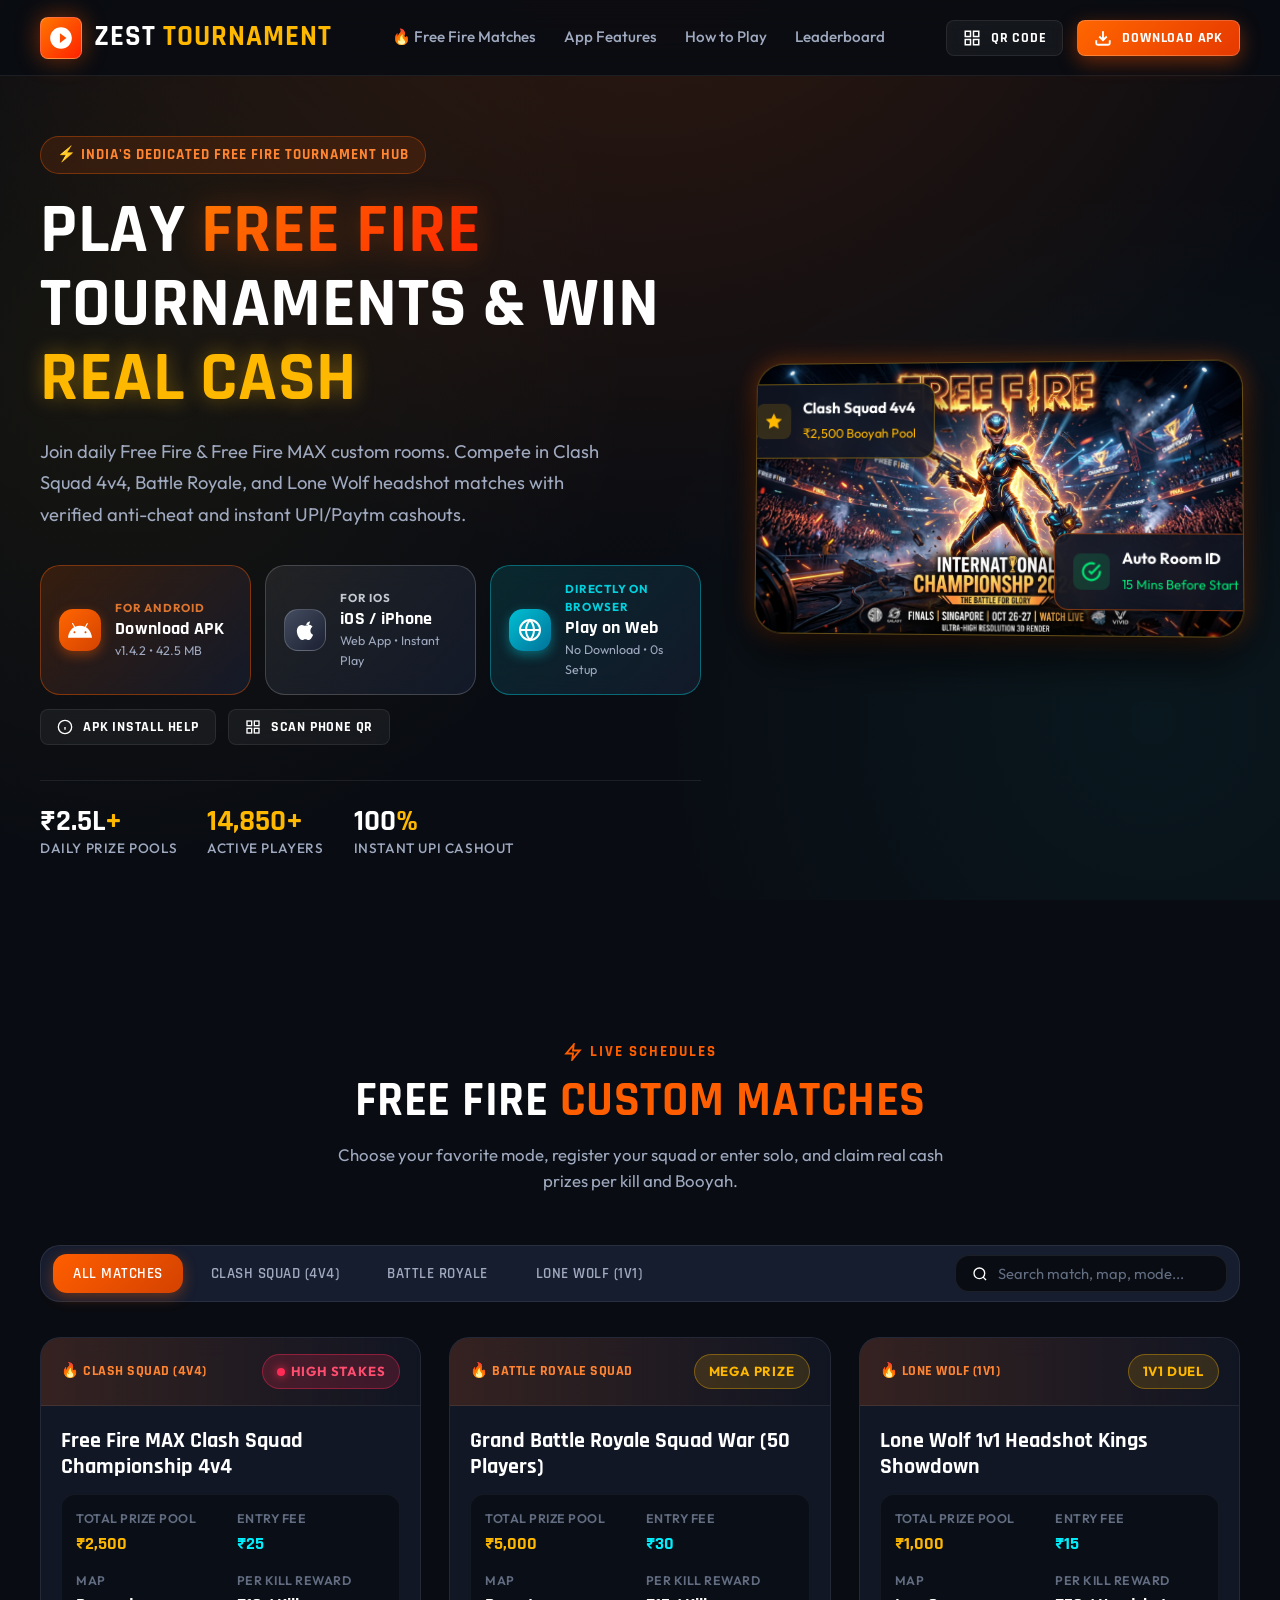
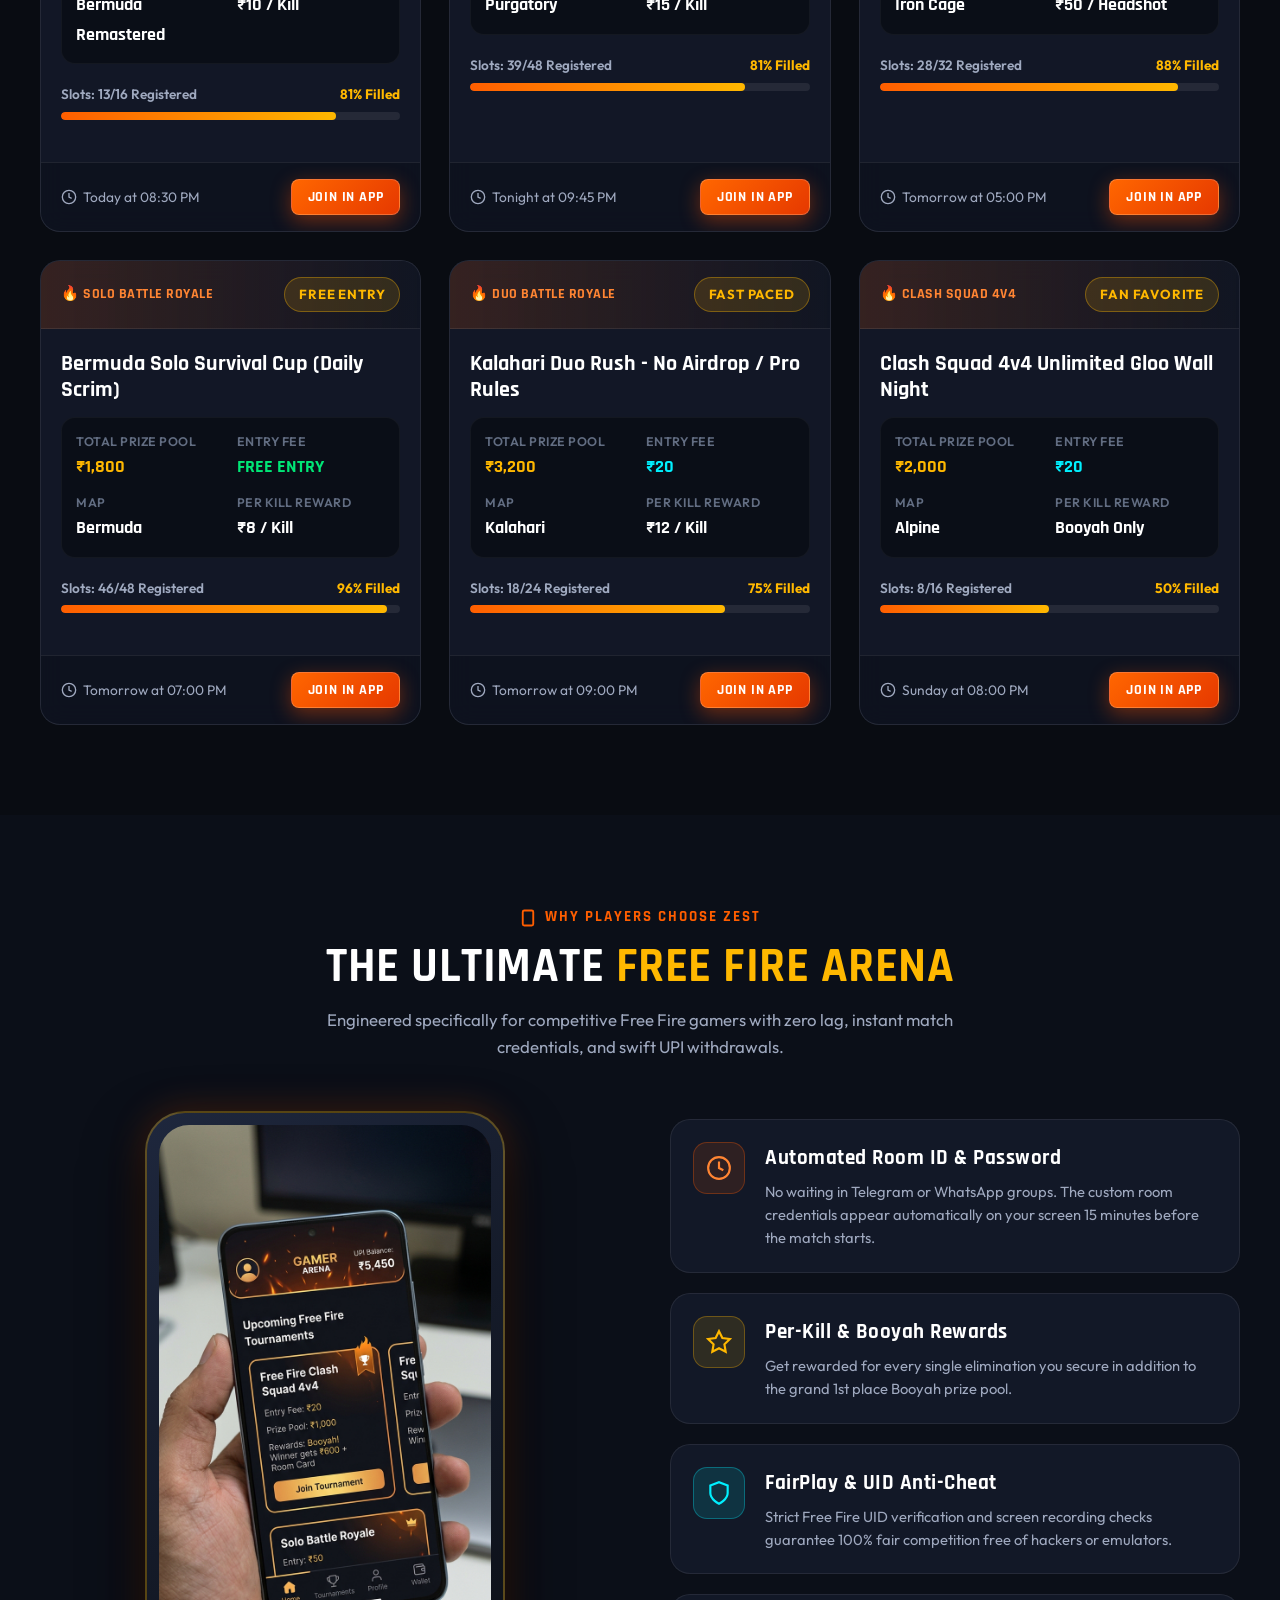
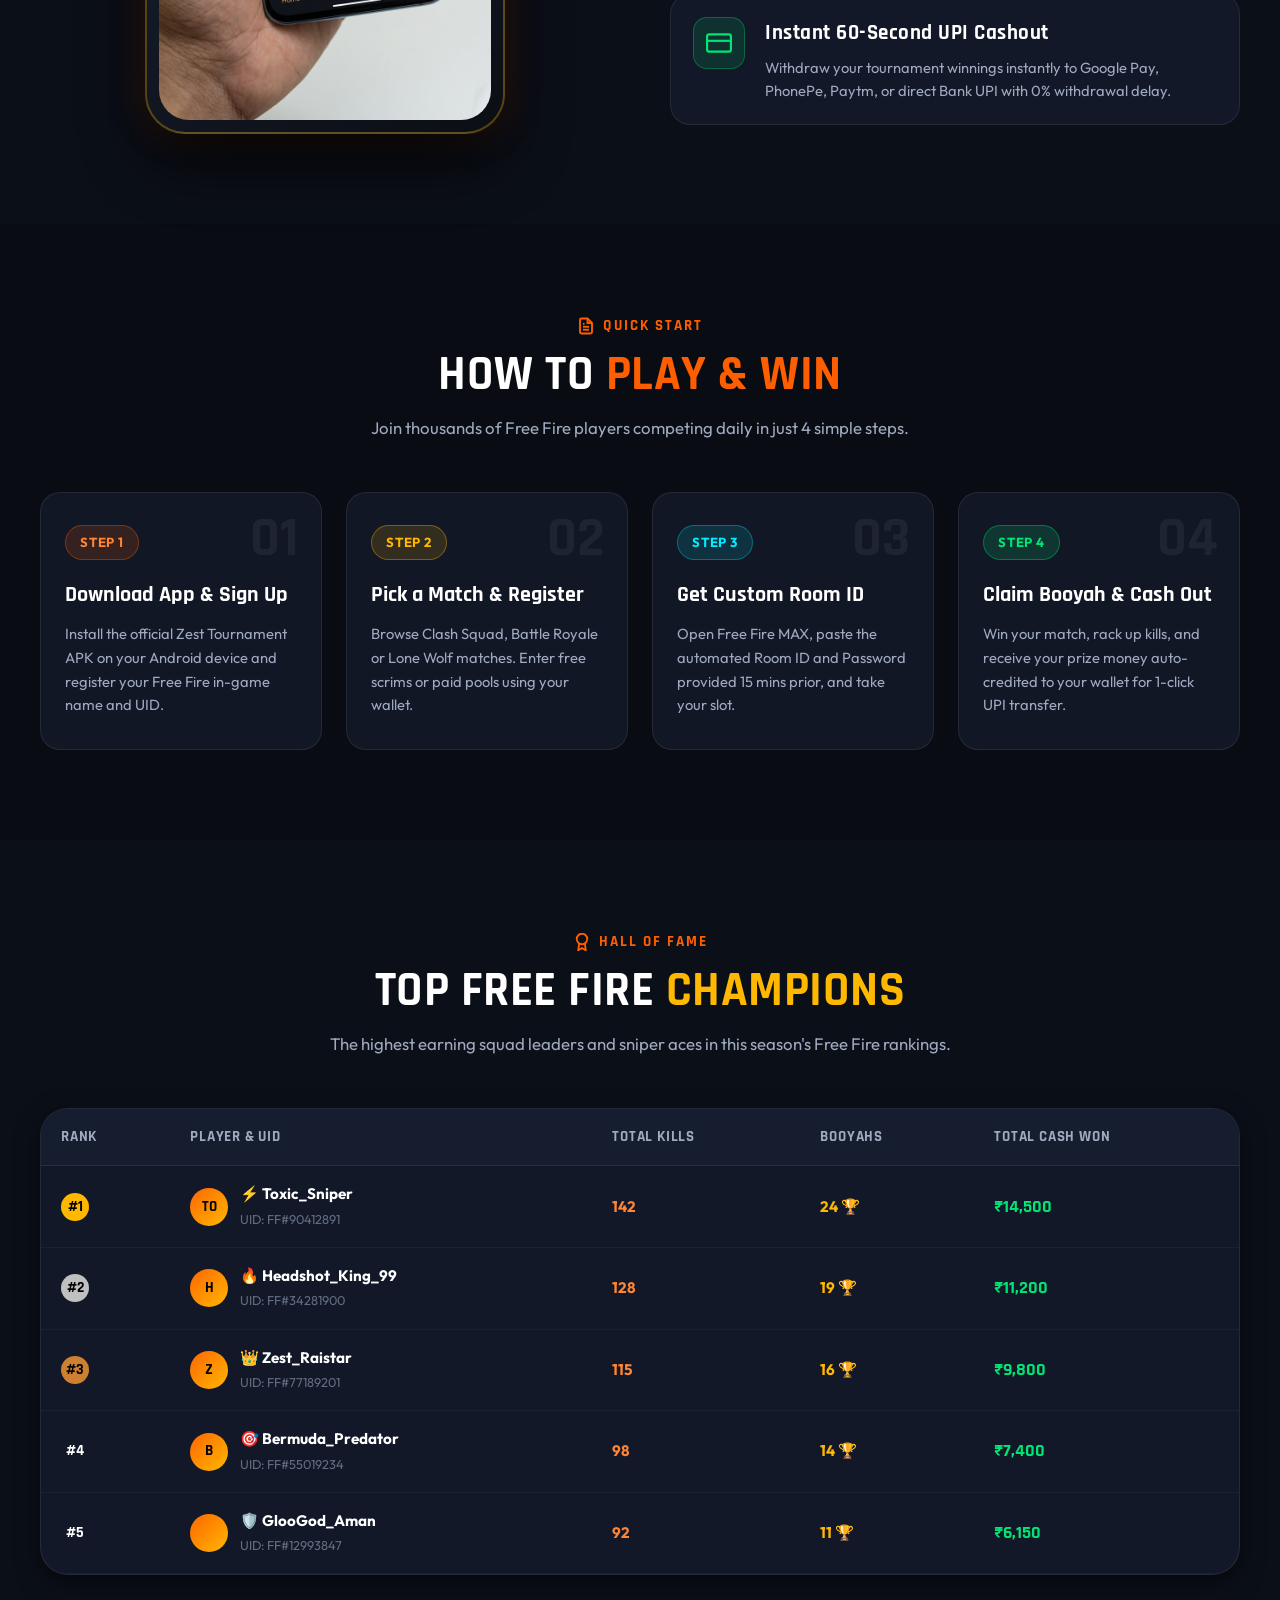
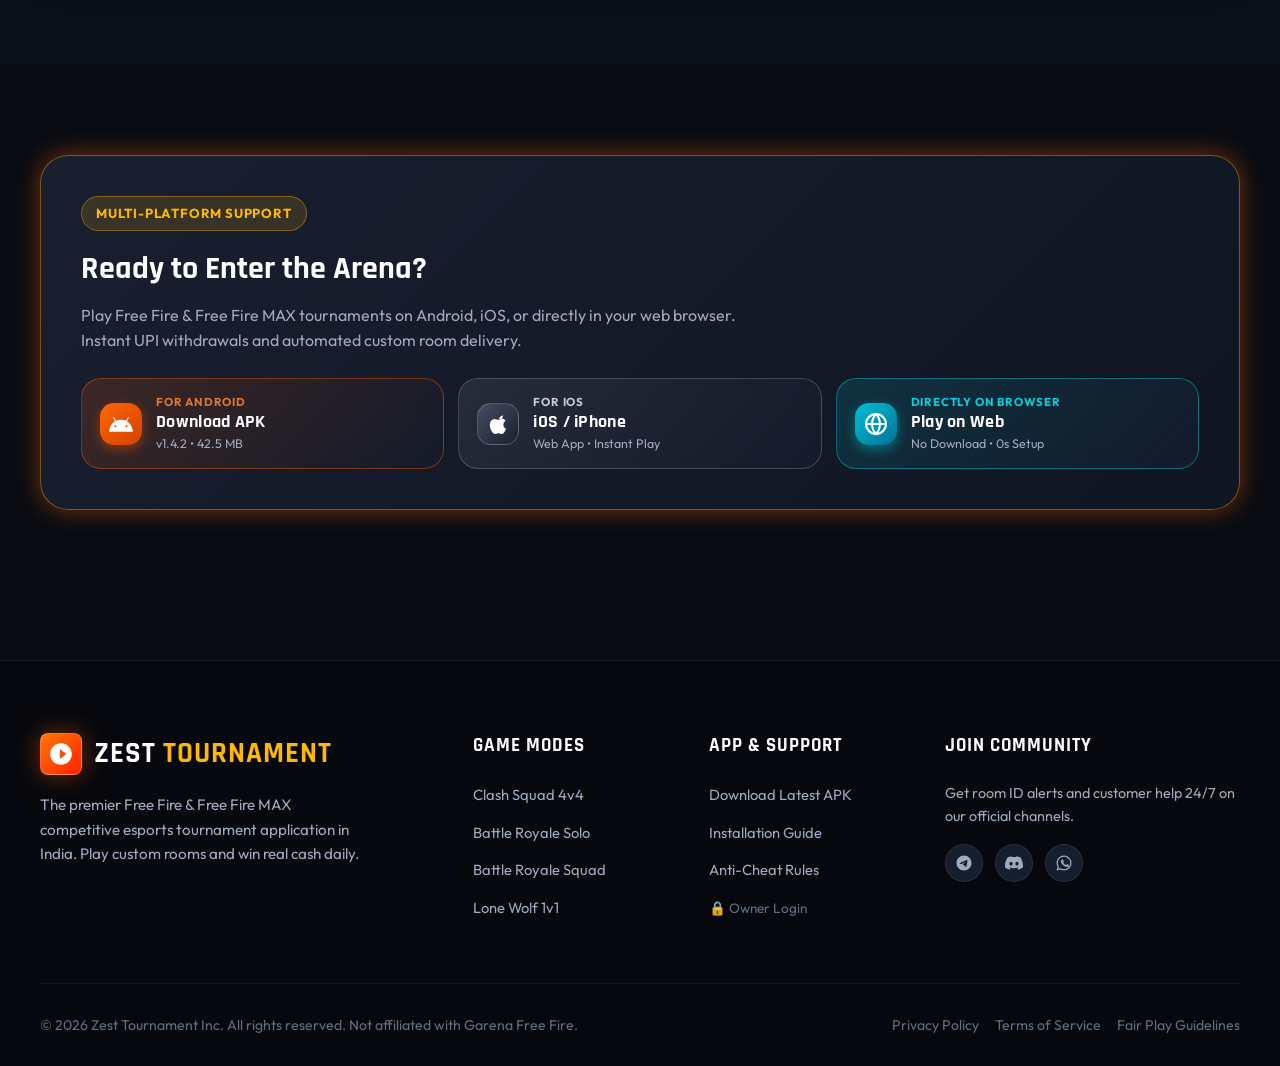
==== index.html @ 48ca3be9 "Initial commit: Zest Tournament Free Fire Esports Website & Multi-Platform App Distribution Portal" ====
<!DOCTYPE html>
<html lang="en">
<head>
  <meta charset="UTF-8" />
  <meta name="viewport" content="width=device-width, initial-scale=1.0" />
  <title>Zest Tournament | India's #1 Free Fire Esports & Tournament Platform</title>
  <meta name="description" content="Download Zest Tournament App to play Free Fire MAX tournaments, Clash Squad 4v4, Battle Royale, and Lone Wolf matches. Win daily cash prizes with instant UPI withdrawals." />
  <meta name="keywords" content="Free Fire tournament app, Free Fire MAX esports, Zest Tournament APK download, Clash Squad 4v4 custom room, Free Fire win cash, Bermuda tournament" />

  <!-- OpenGraph / Social Meta -->
  <meta property="og:type" content="website" />
  <meta property="og:title" content="Zest Tournament - Free Fire Esports & Cash Tournaments" />
  <meta property="og:description" content="Play daily Free Fire tournaments, custom rooms, and scrims. Get instant room ID & auto UPI withdrawals." />
  <meta property="og:image" content="assets/images/hero-banner.jpg" />

  <!-- Stylesheets -->
  <link rel="stylesheet" href="styles/main.css" />
  <link rel="stylesheet" href="styles/components.css" />
  <link rel="stylesheet" href="styles/responsive.css" />
  <link rel="icon" type="image/svg+xml" href="data:image/svg+xml,<svg xmlns='http://www.w3.org/2000/svg' viewBox='0 0 24 24' fill='%23FF5E00'><path d='M12 2L2 7l10 5 10-5-10-5zM2 17l10 5 10-5M2 12l10 5 10-5'/></svg>" />
</head>
<body>

  <!-- Navigation Header (Clean Public Facing) -->
  <header class="site-header">
    <div class="container header-container">
      <a href="index.html" class="logo-brand">
        <div class="logo-icon">
          <svg viewBox="0 0 24 24">
            <path d="M12 2C6.48 2 2 6.48 2 12s4.48 10 10 10 10-4.48 10-10S17.52 2 12 2zm-1 14.5v-9l6 4.5-6 4.5z"/>
          </svg>
        </div>
        <div class="logo-text">ZEST <span>TOURNAMENT</span></div>
      </a>

      <nav class="nav-links">
        <a href="#tournaments" class="nav-link">🔥 Free Fire Matches</a>
        <a href="#features" class="nav-link">App Features</a>
        <a href="#how-to-play" class="nav-link">How to Play</a>
        <a href="#leaderboard" class="nav-link">Leaderboard</a>
      </nav>

      <div class="header-actions">
        <button class="btn btn-secondary btn-sm" onclick="AppUI.openQRModal()" title="Scan QR Code to Download">
          <svg width="18" height="18" viewBox="0 0 24 24" fill="none" stroke="currentColor" stroke-width="2"><rect x="3" y="3" width="7" height="7"></rect><rect x="14" y="3" width="7" height="7"></rect><rect x="14" y="14" width="7" height="7"></rect><rect x="3" y="14" width="7" height="7"></rect></svg>
          QR Code
        </button>

        <button class="btn btn-primary btn-sm dynamic-app-download">
          <svg width="18" height="18" viewBox="0 0 24 24" fill="none" stroke="currentColor" stroke-width="2.5"><path d="M21 15v4a2 2 0 0 1-2 2H5a2 2 0 0 1-2-2v-4"></path><polyline points="7 10 12 15 17 10"></polyline><line x1="12" y1="15" x2="12" y2="3"></line></svg>
          Download APK
        </button>

        <button class="mobile-toggle" aria-label="Toggle Menu">
          <svg width="22" height="22" viewBox="0 0 24 24" fill="none" stroke="currentColor" stroke-width="2"><line x1="3" y1="12" x2="21" y2="12"></line><line x1="3" y1="6" x2="21" y2="6"></line><line x1="3" y1="18" x2="21" y2="18"></line></svg>
        </button>
      </div>
    </div>
  </header>

  <!-- Hero Section -->
  <section class="hero-section">
    <div class="container hero-grid">
      <div class="hero-content">
        <div class="hero-tag">
          <span>⚡ INDIA'S DEDICATED FREE FIRE TOURNAMENT HUB</span>
        </div>

        <h1 class="hero-title">
          PLAY <span class="highlight-fire">FREE FIRE</span> TOURNAMENTS & WIN <span class="highlight-gold">REAL CASH</span>
        </h1>

        <p class="hero-description">
          Join daily Free Fire & Free Fire MAX custom rooms. Compete in Clash Squad 4v4, Battle Royale, and Lone Wolf headshot matches with verified anti-cheat and instant UPI/Paytm cashouts.
        </p>

        <!-- 3 Platform Download System -->
        <div class="platform-cta-container">
          <div class="platform-cta-grid">
            <!-- 1. Android Button -->
            <div class="platform-btn btn-android dynamic-app-download">
              <div class="platform-icon">
                <svg width="24" height="24" viewBox="0 0 24 24" fill="currentColor">
                  <path d="M17.523 15.3414c-.5511 0-.9993-.4486-.9993-.9997s.4482-.9993.9993-.9993c.551 0 .9993.4482.9993.9993.0001.5511-.4483.9997-.9993.9997m-11.046 0c-.5511 0-.9993-.4486-.9993-.9997s.4482-.9993.9993-.9993c.5511 0 .9993.4482.9993.9993 0 .5511-.4482.9997-.9993.9997m11.4045-6.02l1.996-3.4572c.1556-.2696.0632-.6138-.2064-.7694-.2691-.1556-.6133-.0632-.7689.2064l-2.0261 3.5097C15.2536 8.1633 13.6824 7.79 12 7.79c-1.6824 0-3.2536.3733-4.8761 1.0209L5.0978 5.3012c-.1556-.2696-.4998-.362-.7689-.2064-.2696.1556-.362.4998-.2064.7694l1.996 3.4572C2.6865 11.2336.3688 15.178.01 19.82h23.98c-.3588-4.642-2.6765-8.5864-6.1095-10.4986"/>
                </svg>
              </div>
              <div class="platform-details">
                <span class="platform-label">For Android</span>
                <span class="platform-title">Download APK</span>
                <span class="platform-sub"><span class="app-version-val">v1.4.2</span> &bull; <span class="app-size-val">42.5 MB</span></span>
              </div>
            </div>

            <!-- 2. iOS Button -->
            <div class="platform-btn btn-ios" onclick="AppUI.openIOSModal()">
              <div class="platform-icon">
                <svg width="24" height="24" viewBox="0 0 24 24" fill="currentColor">
                  <path d="M18.71 19.5c-.83 1.24-1.71 2.45-3.05 2.47-1.34.03-1.77-.79-3.29-.79-1.53 0-2 .77-3.27.82-1.31.05-2.3-1.32-3.14-2.53C4.25 17 2.94 12.45 4.7 9.39c.87-1.52 2.43-2.48 4.12-2.51 1.28-.02 2.5.87 3.29.87.78 0 2.26-1.07 3.81-.91.65.03 2.47.26 3.64 1.98-.09.06-2.17 1.28-2.15 3.81.03 3.02 2.65 4.03 2.68 4.04-.03.07-.42 1.44-1.38 2.83M15.97 6.37c.62-.75 1.04-1.8 0.92-2.85-.9.04-2 .6-2.65 1.35-.58.66-1.09 1.73-.95 2.76 1.01.08 2.05-.51 2.68-1.26z"/>
                </svg>
              </div>
              <div class="platform-details">
                <span class="platform-label">For iOS</span>
                <span class="platform-title">iOS / iPhone</span>
                <span class="platform-sub">Web App &bull; Instant Play</span>
              </div>
            </div>

            <!-- 3. Directly on Browser Button -->
            <div class="platform-btn btn-browser" onclick="AppUI.openBrowserPlayModal()">
              <div class="platform-icon">
                <svg width="24" height="24" viewBox="0 0 24 24" fill="none" stroke="currentColor" stroke-width="2">
                  <circle cx="12" cy="12" r="10"></circle>
                  <line x1="2" y1="12" x2="22" y2="12"></line>
                  <path d="M12 2a15.3 15.3 0 0 1 4 10 15.3 15.3 0 0 1-4 10 15.3 15.3 0 0 1-4-10 15.3 15.3 0 0 1 4-10z"></path>
                </svg>
              </div>
              <div class="platform-details">
                <span class="platform-label">Directly on Browser</span>
                <span class="platform-title">Play on Web</span>
                <span class="platform-sub">No Download &bull; 0s Setup</span>
              </div>
            </div>
          </div>

          <div class="platform-secondary-actions">
            <button class="btn btn-secondary btn-sm" onclick="AppUI.openInstallGuideModal()">
              <svg width="16" height="16" viewBox="0 0 24 24" fill="none" stroke="currentColor" stroke-width="2"><circle cx="12" cy="12" r="10"></circle><line x1="12" y1="16" x2="12" y2="12"></line><line x1="12" y1="8" x2="12.01" y2="8"></line></svg>
              APK Install Help
            </button>
            <button class="btn btn-secondary btn-sm" onclick="AppUI.openQRModal()">
              <svg width="16" height="16" viewBox="0 0 24 24" fill="none" stroke="currentColor" stroke-width="2"><rect x="3" y="3" width="7" height="7"></rect><rect x="14" y="3" width="7" height="7"></rect><rect x="14" y="14" width="7" height="7"></rect><rect x="3" y="14" width="7" height="7"></rect></svg>
              Scan Phone QR
            </button>
          </div>
        </div>

        <div class="hero-stats-strip">
          <div class="stat-item">
            <div class="stat-value">₹2.5L<span>+</span></div>
            <div class="stat-label">Daily Prize Pools</div>
          </div>
          <div class="stat-item">
            <div class="stat-value"><span class="app-downloads-val">15,000+</span></div>
            <div class="stat-label">Active Players</div>
          </div>
          <div class="stat-item">
            <div class="stat-value">100<span>%</span></div>
            <div class="stat-label">Instant UPI Cashout</div>
          </div>
        </div>
      </div>

      <div class="hero-media-wrapper">
        <div class="hero-banner-card">
          <img src="assets/images/hero-banner.jpg" alt="Free Fire Championship Arena" class="hero-banner-img" />
          
          <div class="floating-badge badge-top-left">
            <div class="badge-icon-wrap">
              <svg width="20" height="20" viewBox="0 0 24 24" fill="currentColor"><polygon points="12 2 15.09 8.26 22 9.27 17 14.14 18.18 21.02 12 17.77 5.82 21.02 7 14.14 2 9.27 8.91 8.26 12 2"></polygon></svg>
            </div>
            <div>
              <strong style="display: block; font-size: 0.95rem;">Clash Squad 4v4</strong>
              <span style="font-size: 0.8rem; color: var(--color-secondary);">₹2,500 Booyah Pool</span>
            </div>
          </div>

          <div class="floating-badge badge-bottom-right">
            <div class="badge-icon-wrap" style="background: rgba(0, 230, 118, 0.15); color: var(--color-accent-green);">
              <svg width="20" height="20" viewBox="0 0 24 24" fill="none" stroke="currentColor" stroke-width="2.5"><path d="M22 11.08V12a10 10 0 1 1-5.93-9.14"></path><polyline points="22 4 12 14.01 9 11.01"></polyline></svg>
            </div>
            <div>
              <strong style="display: block; font-size: 0.95rem;">Auto Room ID</strong>
              <span style="font-size: 0.8rem; color: var(--color-accent-green);">15 Mins Before Start</span>
            </div>
          </div>
        </div>
      </div>
    </div>
  </section>

  <!-- Free Fire Tournament Matches Browser Section -->
  <section class="section" id="tournaments">
    <div class="container">
      <div class="section-head text-center">
        <div class="section-tag">
          <svg width="18" height="18" viewBox="0 0 24 24" fill="none" stroke="currentColor" stroke-width="2.5"><polygon points="13 2 3 14 12 14 11 22 21 10 12 10 13 2"></polygon></svg>
          Live Schedules
        </div>
        <h2 class="section-title">FREE FIRE <span class="text-fire">CUSTOM MATCHES</span></h2>
        <p class="section-subtitle">Choose your favorite mode, register your squad or enter solo, and claim real cash prizes per kill and Booyah.</p>
      </div>

      <!-- Filter Tabs & Search Bar -->
      <div class="tournament-filter-bar">
        <div class="filter-tabs">
          <button class="filter-tab-btn active" data-cat="all">All Matches</button>
          <button class="filter-tab-btn" data-cat="clash-squad">Clash Squad (4v4)</button>
          <button class="filter-tab-btn" data-cat="battle-royale">Battle Royale</button>
          <button class="filter-tab-btn" data-cat="lone-wolf">Lone Wolf (1v1)</button>
        </div>

        <div class="tournament-search-box">
          <svg width="18" height="18" viewBox="0 0 24 24" fill="none" stroke="currentColor" stroke-width="2"><circle cx="11" cy="11" r="8"></circle><line x1="21" y1="21" x2="16.65" y2="16.65"></line></svg>
          <input type="text" id="match-search-input" placeholder="Search match, map, mode..." />
        </div>
      </div>

      <!-- Grid of Free Fire Matches -->
      <div class="tournaments-grid" id="tournaments-grid">
        <!-- Rendered dynamically by js/tournaments.js -->
      </div>
    </div>
  </section>

  <!-- App Features & Live Smartphone Showcase -->
  <section class="section features-section" id="features" style="background: rgba(16, 21, 34, 0.4);">
    <div class="container">
      <div class="section-head text-center">
        <div class="section-tag">
          <svg width="18" height="18" viewBox="0 0 24 24" fill="none" stroke="currentColor" stroke-width="2.5"><rect x="5" y="2" width="14" height="20" rx="2" ry="2"></rect><line x1="12" y1="18" x2="12.01" y2="18"></line></svg>
          Why Players Choose Zest
        </div>
        <h2 class="section-title">THE ULTIMATE <span class="text-gold">FREE FIRE ARENA</span></h2>
        <p class="section-subtitle">Engineered specifically for competitive Free Fire gamers with zero lag, instant match credentials, and swift UPI withdrawals.</p>
      </div>

      <div class="phone-showcase-grid">
        <div class="phone-mockup-frame">
          <img src="assets/images/app-preview.jpg" alt="Zest Tournament Free Fire App UI" class="phone-screen-img" />
        </div>

        <div class="feature-cards-col">
          <div class="feature-card">
            <div class="feature-icon-box">
              <svg width="26" height="26" viewBox="0 0 24 24" fill="none" stroke="currentColor" stroke-width="2"><circle cx="12" cy="12" r="10"></circle><polyline points="12 6 12 12 16 14"></polyline></svg>
            </div>
            <div class="feature-card-content">
              <h3>Automated Room ID & Password</h3>
              <p>No waiting in Telegram or WhatsApp groups. The custom room credentials appear automatically on your screen 15 minutes before the match starts.</p>
            </div>
          </div>

          <div class="feature-card">
            <div class="feature-icon-box">
              <svg width="26" height="26" viewBox="0 0 24 24" fill="none" stroke="currentColor" stroke-width="2"><polygon points="12 2 15.09 8.26 22 9.27 17 14.14 18.18 21.02 12 17.77 5.82 21.02 7 14.14 2 9.27 8.91 8.26 12 2"></polygon></svg>
            </div>
            <div class="feature-card-content">
              <h3>Per-Kill & Booyah Rewards</h3>
              <p>Get rewarded for every single elimination you secure in addition to the grand 1st place Booyah prize pool.</p>
            </div>
          </div>

          <div class="feature-card">
            <div class="feature-icon-box">
              <svg width="26" height="26" viewBox="0 0 24 24" fill="none" stroke="currentColor" stroke-width="2"><path d="M12 22s8-4 8-10V5l-8-3-8 3v7c0 6 8 10 8 10z"></path></svg>
            </div>
            <div class="feature-card-content">
              <h3>FairPlay & UID Anti-Cheat</h3>
              <p>Strict Free Fire UID verification and screen recording checks guarantee 100% fair competition free of hackers or emulators.</p>
            </div>
          </div>

          <div class="feature-card">
            <div class="feature-icon-box">
              <svg width="26" height="26" viewBox="0 0 24 24" fill="none" stroke="currentColor" stroke-width="2"><rect x="1" y="4" width="22" height="16" rx="2" ry="2"></rect><line x1="1" y1="10" x2="23" y2="10"></line></svg>
            </div>
            <div class="feature-card-content">
              <h3>Instant 60-Second UPI Cashout</h3>
              <p>Withdraw your tournament winnings instantly to Google Pay, PhonePe, Paytm, or direct Bank UPI with 0% withdrawal delay.</p>
            </div>
          </div>
        </div>
      </div>
    </div>
  </section>

  <!-- How to Play 4 Steps -->
  <section class="section" id="how-to-play">
    <div class="container">
      <div class="section-head text-center">
        <div class="section-tag">
          <svg width="18" height="18" viewBox="0 0 24 24" fill="none" stroke="currentColor" stroke-width="2.5"><path d="M14 2H6a2 2 0 0 0-2 2v16a2 2 0 0 0 2 2h12a2 2 0 0 0 2-2V8z"></path><polyline points="14 2 14 8 20 8"></polyline><line x1="16" y1="13" x2="8" y2="13"></line><line x1="16" y1="17" x2="8" y2="17"></line><polyline points="10 9 9 9 8 9"></polyline></svg>
          Quick Start
        </div>
        <h2 class="section-title">HOW TO <span class="text-fire">PLAY & WIN</span></h2>
        <p class="section-subtitle">Join thousands of Free Fire players competing daily in just 4 simple steps.</p>
      </div>

      <div class="steps-grid">
        <div class="step-card">
          <span class="step-number">01</span>
          <div class="badge badge-fire">Step 1</div>
          <h3>Download App & Sign Up</h3>
          <p>Install the official Zest Tournament APK on your Android device and register your Free Fire in-game name and UID.</p>
        </div>

        <div class="step-card">
          <span class="step-number">02</span>
          <div class="badge badge-gold">Step 2</div>
          <h3>Pick a Match & Register</h3>
          <p>Browse Clash Squad, Battle Royale or Lone Wolf matches. Enter free scrims or paid pools using your wallet.</p>
        </div>

        <div class="step-card">
          <span class="step-number">03</span>
          <div class="badge badge-cyan">Step 3</div>
          <h3>Get Custom Room ID</h3>
          <p>Open Free Fire MAX, paste the automated Room ID and Password provided 15 mins prior, and take your slot.</p>
        </div>

        <div class="step-card">
          <span class="step-number">04</span>
          <div class="badge" style="background: rgba(0, 230, 118, 0.15); color: var(--color-accent-green); border: 1px solid rgba(0, 230, 118, 0.35);">Step 4</div>
          <h3>Claim Booyah & Cash Out</h3>
          <p>Win your match, rack up kills, and receive your prize money auto-credited to your wallet for 1-click UPI transfer.</p>
        </div>
      </div>
    </div>
  </section>

  <!-- Live Leaderboard & Hall of Fame -->
  <section class="section" id="leaderboard" style="background: rgba(16, 21, 34, 0.4);">
    <div class="container">
      <div class="section-head text-center">
        <div class="section-tag">
          <svg width="18" height="18" viewBox="0 0 24 24" fill="none" stroke="currentColor" stroke-width="2.5"><circle cx="12" cy="8" r="7"></circle><polyline points="8.21 13.89 7 23 12 20 17 23 15.79 13.88"></polyline></svg>
          Hall of Fame
        </div>
        <h2 class="section-title">TOP FREE FIRE <span class="text-gold">CHAMPIONS</span></h2>
        <p class="section-subtitle">The highest earning squad leaders and sniper aces in this season's Free Fire rankings.</p>
      </div>

      <div class="leaderboard-container">
        <table class="leaderboard-table">
          <thead>
            <tr>
              <th>Rank</th>
              <th>Player & UID</th>
              <th>Total Kills</th>
              <th>Booyahs</th>
              <th>Total Cash Won</th>
            </tr>
          </thead>
          <tbody id="leaderboard-tbody">
            <!-- Rendered by js/brackets.js -->
          </tbody>
        </table>
      </div>
    </div>
  </section>

  <!-- Player 3-Platform Download Callout Banner -->
  <section class="section">
    <div class="container">
      <div style="background: linear-gradient(135deg, #1A1F30 0%, #101522 100%); border: 1px solid var(--border-gold); border-radius: var(--radius-xl); padding: 40px; display: flex; flex-direction: column; gap: 24px; box-shadow: var(--shadow-glow-primary);">
        <div style="max-width: 700px;">
          <span class="badge badge-gold" style="margin-bottom: 12px;">Multi-Platform Support</span>
          <h3 style="font-family: var(--font-heading); font-size: 2rem; font-weight: 700; margin-bottom: 8px;">Ready to Enter the Arena?</h3>
          <p style="color: var(--text-secondary); font-size: 1rem;">
            Play Free Fire & Free Fire MAX tournaments on Android, iOS, or directly in your web browser. Instant UPI withdrawals and automated custom room delivery.
          </p>
        </div>
        
        <div class="platform-cta-grid">
          <!-- 1. Android Button -->
          <div class="platform-btn btn-android dynamic-app-download">
            <div class="platform-icon">
              <svg width="24" height="24" viewBox="0 0 24 24" fill="currentColor">
                <path d="M17.523 15.3414c-.5511 0-.9993-.4486-.9993-.9997s.4482-.9993.9993-.9993c.551 0 .9993.4482.9993.9993.0001.5511-.4483.9997-.9993.9997m-11.046 0c-.5511 0-.9993-.4486-.9993-.9997s.4482-.9993.9993-.9993c.5511 0 .9993.4482.9993.9993 0 .5511-.4482.9997-.9993.9997m11.4045-6.02l1.996-3.4572c.1556-.2696.0632-.6138-.2064-.7694-.2691-.1556-.6133-.0632-.7689.2064l-2.0261 3.5097C15.2536 8.1633 13.6824 7.79 12 7.79c-1.6824 0-3.2536.3733-4.8761 1.0209L5.0978 5.3012c-.1556-.2696-.4998-.362-.7689-.2064-.2696.1556-.362.4998-.2064.7694l1.996 3.4572C2.6865 11.2336.3688 15.178.01 19.82h23.98c-.3588-4.642-2.6765-8.5864-6.1095-10.4986"/>
              </svg>
            </div>
            <div class="platform-details">
              <span class="platform-label">For Android</span>
              <span class="platform-title">Download APK</span>
              <span class="platform-sub"><span class="app-version-val">v1.4.2</span> &bull; <span class="app-size-val">42.5 MB</span></span>
            </div>
          </div>

          <!-- 2. iOS Button -->
          <div class="platform-btn btn-ios" onclick="AppUI.openIOSModal()">
            <div class="platform-icon">
              <svg width="24" height="24" viewBox="0 0 24 24" fill="currentColor">
                <path d="M18.71 19.5c-.83 1.24-1.71 2.45-3.05 2.47-1.34.03-1.77-.79-3.29-.79-1.53 0-2 .77-3.27.82-1.31.05-2.3-1.32-3.14-2.53C4.25 17 2.94 12.45 4.7 9.39c.87-1.52 2.43-2.48 4.12-2.51 1.28-.02 2.5.87 3.29.87.78 0 2.26-1.07 3.81-.91.65.03 2.47.26 3.64 1.98-.09.06-2.17 1.28-2.15 3.81.03 3.02 2.65 4.03 2.68 4.04-.03.07-.42 1.44-1.38 2.83M15.97 6.37c.62-.75 1.04-1.8 0.92-2.85-.9.04-2 .6-2.65 1.35-.58.66-1.09 1.73-.95 2.76 1.01.08 2.05-.51 2.68-1.26z"/>
              </svg>
            </div>
            <div class="platform-details">
              <span class="platform-label">For iOS</span>
              <span class="platform-title">iOS / iPhone</span>
              <span class="platform-sub">Web App &bull; Instant Play</span>
            </div>
          </div>

          <!-- 3. Directly on Browser Button -->
          <div class="platform-btn btn-browser" onclick="AppUI.openBrowserPlayModal()">
            <div class="platform-icon">
              <svg width="24" height="24" viewBox="0 0 24 24" fill="none" stroke="currentColor" stroke-width="2">
                <circle cx="12" cy="12" r="10"></circle>
                <line x1="2" y1="12" x2="22" y2="12"></line>
                <path d="M12 2a15.3 15.3 0 0 1 4 10 15.3 15.3 0 0 1-4 10 15.3 15.3 0 0 1-4-10 15.3 15.3 0 0 1 4-10z"></path>
              </svg>
            </div>
            <div class="platform-details">
              <span class="platform-label">Directly on Browser</span>
              <span class="platform-title">Play on Web</span>
              <span class="platform-sub">No Download &bull; 0s Setup</span>
            </div>
          </div>
        </div>
      </div>
    </div>
  </section>

  <!-- Footer -->
  <footer class="site-footer">
    <div class="container">
      <div class="footer-grid">
        <div class="footer-brand">
          <div class="logo-brand">
            <div class="logo-icon">
              <svg viewBox="0 0 24 24"><path d="M12 2C6.48 2 2 6.48 2 12s4.48 10 10 10 10-4.48 10-10S17.52 2 12 2zm-1 14.5v-9l6 4.5-6 4.5z"/></svg>
            </div>
            <div class="logo-text">ZEST <span>TOURNAMENT</span></div>
          </div>
          <p>The premier Free Fire & Free Fire MAX competitive esports tournament application in India. Play custom rooms and win real cash daily.</p>
        </div>

        <div class="footer-col">
          <h4>Game Modes</h4>
          <ul class="footer-links">
            <li><a href="#tournaments">Clash Squad 4v4</a></li>
            <li><a href="#tournaments">Battle Royale Solo</a></li>
            <li><a href="#tournaments">Battle Royale Squad</a></li>
            <li><a href="#tournaments">Lone Wolf 1v1</a></li>
          </ul>
        </div>

        <div class="footer-col">
          <h4>App & Support</h4>
          <ul class="footer-links">
            <li><a href="#" class="dynamic-app-download">Download Latest APK</a></li>
            <li><a href="#" onclick="AppUI.openInstallGuideModal()">Installation Guide</a></li>
            <li><a href="#features">Anti-Cheat Rules</a></li>
            <li><a href="app-release.html" style="color: var(--text-muted); font-size: 0.85rem;" title="Protected Owner Portal">🔒 Owner Login</a></li>
          </ul>
        </div>

        <div class="footer-col">
          <h4>Join Community</h4>
          <p style="color: var(--text-secondary); font-size: 0.9rem; margin-bottom: 16px;">Get room ID alerts and customer help 24/7 on our official channels.</p>
          <div class="footer-socials">
            <a href="https://telegram.org" target="_blank" class="social-btn" title="Telegram Channel">
              <svg width="18" height="18" viewBox="0 0 24 24" fill="currentColor"><path d="M12 2C6.48 2 2 6.48 2 12s4.48 10 10 10 10-4.48 10-10S17.52 2 12 2zm4.64 6.8c-.15 1.58-.8 5.42-1.13 7.19-.14.75-.42 1-.68 1.03-.58.05-1.02-.38-1.58-.75-.88-.58-1.38-.94-2.23-1.5-.99-.65-.35-1.01.22-1.59.15-.15 2.71-2.48 2.76-2.69a.2.2 0 00-.05-.18c-.06-.05-.14-.03-.21-.02-.09.02-1.49.95-4.22 2.79-.4.27-.76.41-1.08.4-.36-.01-1.04-.2-1.55-.37-.63-.2-1.12-.31-1.08-.66.02-.18.27-.36.75-.55 2.92-1.27 4.86-2.11 5.83-2.51 2.78-1.16 3.35-1.36 3.73-1.36.08 0 .27.02.39.12.1.08.13.19.14.27-.01.06.01.24 0 .38z"/></svg>
            </a>
            <a href="https://discord.com" target="_blank" class="social-btn" title="Discord Community">
              <svg width="18" height="18" viewBox="0 0 24 24" fill="currentColor"><path d="M20.317 4.37a19.791 19.791 0 0 0-4.885-1.515.074.074 0 0 0-.079.037c-.21.375-.444.864-.608 1.25a18.27 18.27 0 0 0-5.487 0 12.64 12.64 0 0 0-.617-1.25.077.077 0 0 0-.079-.037A19.736 19.736 0 0 0 3.677 4.37a.07.07 0 0 0-.032.027C.533 9.046-.32 13.58.099 18.057a.082.082 0 0 0 .031.057 19.9 19.9 0 0 0 5.993 3.03.078.078 0 0 0 .084-.028c.462-.63.874-1.295 1.226-1.994.021-.041.001-.09-.041-.106a13.107 13.107 0 0 1-1.872-.892.077.077 0 0 1-.008-.128 10.2 10.2 0 0 0 .372-.292.074.074 0 0 1 .077-.01c3.929 1.793 8.18 1.793 12.061 0a.074.074 0 0 1 .078.01c.12.098.246.198.373.292a.077.077 0 0 1-.006.127 12.299 12.299 0 0 1-1.873.894.077.077 0 0 0-.041.107c.36.698.772 1.362 1.225 1.993a.076.076 0 0 0 .084.028 19.839 19.839 0 0 0 6.002-3.03.077.077 0 0 0 .032-.054c.5-5.177-.838-9.674-3.549-13.66a.061.061 0 0 0-.031-.028zM8.02 15.33c-1.183 0-2.157-1.085-2.157-2.419 0-1.333.956-2.419 2.157-2.419 1.21 0 2.176 1.096 2.157 2.42 0 1.333-.956 2.418-2.157 2.418zm7.975 0c-1.183 0-2.157-1.085-2.157-2.419 0-1.333.955-2.419 2.157-2.419 1.21 0 2.176 1.096 2.157 2.42 0 1.333-.946 2.418-2.157 2.418z"/></svg>
            </a>
            <a href="https://whatsapp.com" target="_blank" class="social-btn" title="WhatsApp Helpdesk">
              <svg width="18" height="18" viewBox="0 0 24 24" fill="currentColor"><path d="M12.04 2C6.58 2 2.13 6.45 2.13 11.91C2.13 13.66 2.59 15.36 3.45 16.86L2.05 22L7.3 20.62C8.75 21.41 10.38 21.83 12.04 21.83C17.5 21.83 21.95 17.38 21.95 11.92C21.95 9.27 20.92 6.78 19.05 4.91C17.18 3.03 14.69 2 12.04 2M12.05 3.67C14.25 3.67 16.31 4.53 17.87 6.09C19.42 7.65 20.28 9.72 20.28 11.92C20.28 16.46 16.58 20.15 12.04 20.15C10.56 20.15 9.11 19.76 7.85 19L7.55 18.83L4.43 19.65L5.26 16.61L5.06 16.29C4.24 15 3.8 13.47 3.8 11.91C3.81 7.37 7.5 3.67 12.05 3.67M9.53 7.37C9.36 7.37 9.08 7.43 8.84 7.69C8.61 7.95 7.94 8.58 7.94 9.87C7.94 11.16 8.88 12.4 9.01 12.58C9.14 12.75 10.87 15.42 13.52 16.56C14.15 16.83 14.65 17 15.03 17.12C15.67 17.32 16.25 17.29 16.71 17.22C17.22 17.14 18.28 16.57 18.5 15.94C18.73 15.31 18.73 14.77 18.66 14.66C18.59 14.54 18.42 14.48 18.17 14.35C17.91 14.23 16.67 13.62 16.44 13.53C16.21 13.45 16.04 13.41 15.87 13.66C15.7 13.92 15.22 14.48 15.07 14.66C14.93 14.83 14.78 14.85 14.53 14.73C14.27 14.6 13.45 14.33 12.48 13.47C11.72 12.79 11.21 11.95 11.06 11.7C10.92 11.44 11.04 11.3 11.17 11.17C11.29 11.05 11.43 10.86 11.56 10.71C11.69 10.56 11.73 10.46 11.82 10.28C11.9 10.11 11.86 9.96 11.8 9.83C11.73 9.71 11.21 8.44 11 7.92C10.79 7.42 10.58 7.49 10.42 7.48C10.27 7.47 10.1 7.37 9.53 7.37Z"/></svg>
            </a>
          </div>
        </div>
      </div>

      <div class="footer-bottom">
        <div>&copy; 2026 Zest Tournament Inc. All rights reserved. Not affiliated with Garena Free Fire.</div>
        <div style="display: flex; gap: 16px;">
          <a href="#">Privacy Policy</a>
          <a href="#">Terms of Service</a>
          <a href="#">Fair Play Guidelines</a>
        </div>
      </div>
    </div>
  </footer>

  <!-- Modal: QR Code Download -->
  <div class="modal-overlay" id="qr-modal">
    <div class="modal-dialog">
      <div class="modal-header">
        <h3 class="modal-title">Scan QR Code to Download</h3>
        <button class="modal-close-btn">&times;</button>
      </div>
      <div class="modal-body text-center">
        <p style="color: var(--text-secondary); margin-bottom: 20px;">Open your phone's camera app or QR scanner to instantly download the Free Fire tournament APK.</p>
        <div class="qr-container" id="qr-modal-content"></div>
      </div>
    </div>
  </div>

  <!-- Modal: Match Join Details -->
  <div class="modal-overlay" id="join-match-modal">
    <div class="modal-dialog">
      <div class="modal-header">
        <h3 class="modal-title">Match Registration</h3>
        <button class="modal-close-btn">&times;</button>
      </div>
      <div class="modal-body" id="join-modal-body"></div>
    </div>
  </div>

  <!-- Modal: Install Guide -->
  <div class="modal-overlay" id="install-guide-modal">
    <div class="modal-dialog">
      <div class="modal-header">
        <h3 class="modal-title">How to Install Zest Tournament APK</h3>
        <button class="modal-close-btn">&times;</button>
      </div>
      <div class="modal-body">
        <div style="display: flex; flex-direction: column; gap: 16px;">
          <div style="display: flex; gap: 14px; align-items: flex-start;">
            <div class="badge badge-fire" style="min-width: 28px; height: 28px; border-radius: 50%; justify-content: center; padding: 0;">1</div>
            <div>
              <strong style="display: block; font-size: 1.05rem; margin-bottom: 2px;">Download the APK</strong>
              <p style="color: var(--text-secondary); font-size: 0.9rem;">Click "Download APK" on this website to save the latest installer on your phone.</p>
            </div>
          </div>

          <div style="display: flex; gap: 14px; align-items: flex-start;">
            <div class="badge badge-gold" style="min-width: 28px; height: 28px; border-radius: 50%; justify-content: center; padding: 0;">2</div>
            <div>
              <strong style="display: block; font-size: 1.05rem; margin-bottom: 2px;">Allow Unknown Sources</strong>
              <p style="color: var(--text-secondary); font-size: 0.9rem;">Go to Settings &gt; Security (or Chrome permissions) and toggle "Install Unknown Apps" or "Allow from this source".</p>
            </div>
          </div>

          <div style="display: flex; gap: 14px; align-items: flex-start;">
            <div class="badge badge-cyan" style="min-width: 28px; height: 28px; border-radius: 50%; justify-content: center; padding: 0;">3</div>
            <div>
              <strong style="display: block; font-size: 1.05rem; margin-bottom: 2px;">Open & Launch</strong>
              <p style="color: var(--text-secondary); font-size: 0.9rem;">Tap the downloaded file, click "Install", log in with your phone number and start participating in Free Fire custom rooms.</p>
            </div>
          </div>
        </div>
      </div>
      <div class="modal-footer">
        <button class="btn btn-primary dynamic-app-download">Download APK Now</button>
      </div>
    </div>
  </div>

  <!-- Modal: iOS Installation / Web App Guide -->
  <div class="modal-overlay" id="ios-modal">
    <div class="modal-dialog">
      <div class="modal-header">
        <h3 class="modal-title">Play on iPhone & iOS</h3>
        <button class="modal-close-btn">&times;</button>
      </div>
      <div class="modal-body">
        <div style="text-align: center; margin-bottom: 20px;">
          <div style="width: 56px; height: 56px; border-radius: 50%; background: rgba(255, 255, 255, 0.1); border: 1px solid rgba(255, 255, 255, 0.25); display: flex; align-items: center; justify-content: center; margin: 0 auto 12px; color: #FFF;">
            <svg width="28" height="28" viewBox="0 0 24 24" fill="currentColor">
              <path d="M18.71 19.5c-.83 1.24-1.71 2.45-3.05 2.47-1.34.03-1.77-.79-3.29-.79-1.53 0-2 .77-3.27.82-1.31.05-2.3-1.32-3.14-2.53C4.25 17 2.94 12.45 4.7 9.39c.87-1.52 2.43-2.48 4.12-2.51 1.28-.02 2.5.87 3.29.87.78 0 2.26-1.07 3.81-.91.65.03 2.47.26 3.64 1.98-.09.06-2.17 1.28-2.15 3.81.03 3.02 2.65 4.03 2.68 4.04-.03.07-.42 1.44-1.38 2.83M15.97 6.37c.62-.75 1.04-1.8 0.92-2.85-.9.04-2 .6-2.65 1.35-.58.66-1.09 1.73-.95 2.76 1.01.08 2.05-.51 2.68-1.26z"/>
            </svg>
          </div>
          <h4 style="font-family: var(--font-heading); font-size: 1.35rem;">Install Zest on iOS in 2 Taps</h4>
          <p style="color: var(--text-secondary); font-size: 0.9rem;">You can install the official Zest Tournament App on your iPhone or iPad directly from Safari without the App Store.</p>
        </div>

        <div style="display: flex; flex-direction: column; gap: 16px; background: rgba(9, 12, 18, 0.7); padding: 18px; border-radius: var(--radius-md); border: 1px solid var(--border-subtle);">
          <div style="display: flex; gap: 14px; align-items: flex-start;">
            <div class="badge badge-fire" style="min-width: 26px; height: 26px; border-radius: 50%; justify-content: center; padding: 0;">1</div>
            <div>
              <strong style="display: block; font-size: 0.95rem; margin-bottom: 2px;">Open in Safari</strong>
              <p style="color: var(--text-secondary); font-size: 0.85rem;">Open this website in Apple Safari on your iPhone.</p>
            </div>
          </div>

          <div style="display: flex; gap: 14px; align-items: flex-start;">
            <div class="badge badge-gold" style="min-width: 26px; height: 26px; border-radius: 50%; justify-content: center; padding: 0;">2</div>
            <div>
              <strong style="display: block; font-size: 0.95rem; margin-bottom: 2px;">Tap the "Share" Button</strong>
              <p style="color: var(--text-secondary); font-size: 0.85rem;">Tap the Share icon <svg width="14" height="14" viewBox="0 0 24 24" fill="none" stroke="currentColor" stroke-width="2" style="display: inline; vertical-align: middle;"><path d="M4 12v8a2 2 0 0 0 2 2h12a2 2 0 0 0 2-2v-8"></path><polyline points="16 6 12 2 8 6"></polyline><line x1="12" y1="2" x2="12" y2="15"></line></svg> at the bottom of your Safari screen.</p>
            </div>
          </div>

          <div style="display: flex; gap: 14px; align-items: flex-start;">
            <div class="badge badge-cyan" style="min-width: 26px; height: 26px; border-radius: 50%; justify-content: center; padding: 0;">3</div>
            <div>
              <strong style="display: block; font-size: 0.95rem; margin-bottom: 2px;">Select "Add to Home Screen"</strong>
              <p style="color: var(--text-secondary); font-size: 0.85rem;">Tap <strong>"Add to Home Screen"</strong>. The Zest Tournament app icon will appear instantly on your home screen!</p>
            </div>
          </div>
        </div>
      </div>
      <div class="modal-footer">
        <button class="btn btn-primary" onclick="AppUI.openBrowserPlayModal(); document.getElementById('ios-modal').classList.remove('active');">
          Or Play on Browser Now
        </button>
      </div>
    </div>
  </div>

  <!-- Scripts -->
  <script src="js/uploader.js"></script>
  <script src="js/tournaments.js"></script>
  <script src="js/brackets.js"></script>
  <script src="js/app.js"></script>
</body>
</html>
---- styles/main.css ----
/* ==========================================================================
   ZEST TOURNAMENT - CORE DESIGN SYSTEM & STYLES
   Specialized for Free Fire Esports & App Distribution
   ========================================================================== */

@import url('https://fonts.googleapis.com/css2?family=Outfit:wght@300;400;500;600;700;800;900&family=Rajdhani:wght@500;600;700&display=swap');

:root {
  /* Brand Color Palette */
  --color-primary: #FF5E00;
  --color-primary-glow: rgba(255, 94, 0, 0.4);
  --color-primary-light: #FF8533;
  --color-primary-dark: #D44200;
  
  --color-secondary: #FFB800;
  --color-secondary-glow: rgba(255, 184, 0, 0.35);
  
  --color-accent-cyan: #00F0FF;
  --color-accent-green: #00E676;
  --color-accent-red: #FF2A55;
  
  /* Dark Gaming Background Surfaces */
  --bg-main: #090C12;
  --bg-surface: #101522;
  --bg-surface-elevated: #161D2F;
  --bg-surface-card: rgba(20, 27, 43, 0.85);
  --bg-surface-translucent: rgba(16, 21, 34, 0.75);
  --bg-surface-hover: #1E273D;
  
  /* Borders & Dividers */
  --border-subtle: rgba(255, 255, 255, 0.08);
  --border-active: rgba(255, 94, 0, 0.45);
  --border-gold: rgba(255, 184, 0, 0.4);
  --border-cyan: rgba(0, 240, 255, 0.35);
  
  /* Typography Colors */
  --text-primary: #FFFFFF;
  --text-secondary: #9FA9BF;
  --text-muted: #626D82;
  --text-fire: #FFA048;
  
  /* Font Families */
  --font-heading: 'Rajdhani', -apple-system, sans-serif;
  --font-body: 'Outfit', -apple-system, sans-serif;
  
  /* Radii */
  --radius-xs: 4px;
  --radius-sm: 8px;
  --radius-md: 14px;
  --radius-lg: 20px;
  --radius-xl: 28px;
  --radius-full: 9999px;
  
  /* Shadows & Glows */
  --shadow-sm: 0 4px 12px rgba(0, 0, 0, 0.35);
  --shadow-md: 0 8px 24px rgba(0, 0, 0, 0.5);
  --shadow-lg: 0 16px 40px rgba(0, 0, 0, 0.7);
  --shadow-glow-primary: 0 0 25px rgba(255, 94, 0, 0.45);
  --shadow-glow-gold: 0 0 25px rgba(255, 184, 0, 0.4);
  
  /* Layout */
  --container-width: 1240px;
  --header-height: 76px;
  --transition-fast: 0.18s ease;
  --transition-normal: 0.28s cubic-bezier(0.16, 1, 0.3, 1);
}

/* Base Reset */
*, *::before, *::after {
  box-sizing: border-box;
  margin: 0;
  padding: 0;
}

html {
  scroll-behavior: smooth;
  font-size: 16px;
  background-color: var(--bg-main);
  color: var(--text-primary);
  font-family: var(--font-body);
}

body {
  min-height: 100vh;
  overflow-x: hidden;
  background-color: var(--bg-main);
  background-image: 
    radial-gradient(circle at 50% -20%, rgba(255, 94, 0, 0.18) 0%, transparent 60%),
    radial-gradient(circle at 10% 40%, rgba(255, 184, 0, 0.06) 0%, transparent 40%),
    radial-gradient(circle at 90% 80%, rgba(0, 240, 255, 0.05) 0%, transparent 40%);
  background-attachment: fixed;
  line-height: 1.6;
  -webkit-font-smoothing: antialiased;
}

a {
  color: inherit;
  text-decoration: none;
  transition: color var(--transition-fast);
}

img {
  max-width: 100%;
  height: auto;
  display: block;
}

button, input, select, textarea {
  font-family: inherit;
  font-size: inherit;
  outline: none;
  border: none;
  background: none;
}

button {
  cursor: pointer;
}

ul {
  list-style: none;
}

/* Utilities */
.container {
  width: 100%;
  max-width: var(--container-width);
  margin-left: auto;
  margin-right: auto;
  padding-left: 20px;
  padding-right: 20px;
}

.text-center { text-align: center; }
.text-gold { color: var(--color-secondary); }
.text-fire { color: var(--color-primary); }
.text-cyan { color: var(--color-accent-cyan); }
.text-green { color: var(--color-accent-green); }

.flex-center {
  display: flex;
  align-items: center;
  justify-content: center;
}

.badge {
  display: inline-flex;
  align-items: center;
  gap: 6px;
  padding: 6px 14px;
  border-radius: var(--radius-full);
  font-size: 0.82rem;
  font-weight: 700;
  text-transform: uppercase;
  letter-spacing: 0.8px;
}

.badge-fire {
  background: rgba(255, 94, 0, 0.15);
  color: var(--color-primary-light);
  border: 1px solid rgba(255, 94, 0, 0.35);
}

.badge-live {
  background: rgba(255, 42, 85, 0.18);
  color: #FF4D70;
  border: 1px solid rgba(255, 42, 85, 0.4);
  position: relative;
}

.badge-live::before {
  content: '';
  width: 8px;
  height: 8px;
  border-radius: 50%;
  background: #FF2A55;
  box-shadow: 0 0 10px #FF2A55;
  animation: pulseLive 1.5s infinite;
}

@keyframes pulseLive {
  0% { transform: scale(0.9); opacity: 0.8; }
  50% { transform: scale(1.3); opacity: 1; box-shadow: 0 0 14px #FF2A55; }
  100% { transform: scale(0.9); opacity: 0.8; }
}

.badge-gold {
  background: rgba(255, 184, 0, 0.14);
  color: var(--color-secondary);
  border: 1px solid rgba(255, 184, 0, 0.35);
}

.badge-cyan {
  background: rgba(0, 240, 255, 0.12);
  color: var(--color-accent-cyan);
  border: 1px solid rgba(0, 240, 255, 0.3);
}

/* Navigation Header */
.site-header {
  position: sticky;
  top: 0;
  z-index: 1000;
  height: var(--header-height);
  background: rgba(9, 12, 18, 0.88);
  backdrop-filter: blur(16px);
  border-bottom: 1px solid var(--border-subtle);
  transition: all var(--transition-normal);
}

.site-header.scrolled {
  background: rgba(9, 12, 18, 0.96);
  box-shadow: 0 10px 30px rgba(0, 0, 0, 0.6);
  border-bottom-color: rgba(255, 94, 0, 0.2);
}

.header-container {
  display: flex;
  align-items: center;
  justify-content: space-between;
  height: 100%;
}

.logo-brand {
  display: flex;
  align-items: center;
  gap: 12px;
  font-family: var(--font-heading);
  font-size: 1.8rem;
  font-weight: 700;
  letter-spacing: 1px;
}

.logo-icon {
  width: 42px;
  height: 42px;
  background: linear-gradient(135deg, #FF7700, #FF2200);
  border-radius: var(--radius-sm);
  display: flex;
  align-items: center;
  justify-content: center;
  box-shadow: var(--shadow-glow-primary);
  border: 1px solid rgba(255, 255, 255, 0.25);
}

.logo-icon svg {
  width: 26px;
  height: 26px;
  fill: #FFF;
}

.logo-text span {
  color: var(--color-secondary);
}

.nav-links {
  display: flex;
  align-items: center;
  gap: 28px;
}

.nav-link {
  font-size: 0.95rem;
  font-weight: 500;
  color: var(--text-secondary);
  position: relative;
  padding: 6px 0;
}

.nav-link:hover,
.nav-link.active {
  color: var(--text-primary);
}

.nav-link::after {
  content: '';
  position: absolute;
  bottom: 0;
  left: 0;
  width: 0%;
  height: 2px;
  background: linear-gradient(90deg, var(--color-primary), var(--color-secondary));
  transition: width var(--transition-normal);
}

.nav-link:hover::after,
.nav-link.active::after {
  width: 100%;
}

.header-actions {
  display: flex;
  align-items: center;
  gap: 14px;
}

/* Mobile Nav Toggle */
.mobile-toggle {
  display: none;
  background: var(--bg-surface-elevated);
  border: 1px solid var(--border-subtle);
  color: var(--text-primary);
  width: 42px;
  height: 42px;
  border-radius: var(--radius-sm);
  align-items: center;
  justify-content: center;
}

/* Main Buttons */
.btn {
  display: inline-flex;
  align-items: center;
  justify-content: center;
  gap: 10px;
  padding: 12px 24px;
  border-radius: var(--radius-md);
  font-family: var(--font-heading);
  font-weight: 700;
  font-size: 1.05rem;
  letter-spacing: 0.8px;
  text-transform: uppercase;
  transition: all var(--transition-normal);
  position: relative;
  overflow: hidden;
}

.btn-primary {
  background: linear-gradient(135deg, #FF6600 0%, #E63900 100%);
  color: #FFFFFF;
  box-shadow: 0 6px 20px rgba(255, 85, 0, 0.4);
  border: 1px solid rgba(255, 255, 255, 0.2);
}

.btn-primary:hover {
  transform: translateY(-2px);
  box-shadow: 0 10px 28px rgba(255, 85, 0, 0.6);
  background: linear-gradient(135deg, #FF7711 0%, #F54000 100%);
}

.btn-secondary {
  background: rgba(255, 255, 255, 0.05);
  color: var(--text-primary);
  border: 1px solid var(--border-subtle);
  backdrop-filter: blur(8px);
}

.btn-secondary:hover {
  background: rgba(255, 255, 255, 0.1);
  border-color: rgba(255, 255, 255, 0.25);
  transform: translateY(-2px);
}

.btn-gold {
  background: linear-gradient(135deg, #FFB800 0%, #D48800 100%);
  color: #0A0D14;
  font-weight: 800;
  box-shadow: 0 6px 20px rgba(255, 184, 0, 0.35);
}

.btn-gold:hover {
  transform: translateY(-2px);
  box-shadow: 0 10px 28px rgba(255, 184, 0, 0.55);
}

.btn-sm {
  padding: 8px 16px;
  font-size: 0.9rem;
  border-radius: var(--radius-sm);
}

.btn-lg {
  padding: 16px 36px;
  font-size: 1.2rem;
}

/* Section Header Typography */
.section {
  padding: 90px 0;
  position: relative;
}

.section-head {
  margin-bottom: 50px;
}

.section-tag {
  font-family: var(--font-heading);
  font-size: 0.95rem;
  font-weight: 700;
  letter-spacing: 2px;
  text-transform: uppercase;
  color: var(--color-primary);
  display: flex;
  align-items: center;
  justify-content: center;
  gap: 8px;
  margin-bottom: 10px;
}

.section-title {
  font-family: var(--font-heading);
  font-size: clamp(2rem, 4vw, 3rem);
  font-weight: 700;
  line-height: 1.15;
  text-transform: uppercase;
  letter-spacing: 0.5px;
}

.section-subtitle {
  color: var(--text-secondary);
  font-size: 1.05rem;
  max-width: 640px;
  margin: 12px auto 0;
}

/* Footer */
.site-footer {
  background: #06080D;
  border-top: 1px solid var(--border-subtle);
  padding: 70px 0 30px;
  margin-top: 60px;
}

.footer-grid {
  display: grid;
  grid-template-columns: 2fr 1fr 1fr 1.5fr;
  gap: 40px;
  margin-bottom: 50px;
}

.footer-brand p {
  color: var(--text-secondary);
  font-size: 0.95rem;
  margin-top: 16px;
  max-width: 320px;
}

.footer-col h4 {
  font-family: var(--font-heading);
  font-size: 1.2rem;
  font-weight: 700;
  letter-spacing: 1px;
  color: var(--text-primary);
  margin-bottom: 20px;
  text-transform: uppercase;
}

.footer-links li {
  margin-bottom: 12px;
}

.footer-links a {
  color: var(--text-secondary);
  font-size: 0.92rem;
}

.footer-links a:hover {
  color: var(--color-primary-light);
  padding-left: 4px;
}

.footer-bottom {
  padding-top: 30px;
  border-top: 1px solid rgba(255, 255, 255, 0.05);
  display: flex;
  align-items: center;
  justify-content: space-between;
  color: var(--text-muted);
  font-size: 0.88rem;
}

.footer-socials {
  display: flex;
  gap: 12px;
}

.social-btn {
  width: 38px;
  height: 38px;
  border-radius: 50%;
  background: var(--bg-surface-elevated);
  border: 1px solid var(--border-subtle);
  display: flex;
  align-items: center;
  justify-content: center;
  color: var(--text-secondary);
  transition: all var(--transition-fast);
}

.social-btn:hover {
  color: #FFF;
  background: var(--color-primary);
  border-color: var(--color-primary);
  transform: translateY(-3px);
}
---- styles/components.css ----
/* ==========================================================================
   ZEST TOURNAMENT - COMPONENTS & INTERACTIVE UI
   ========================================================================== */

/* --- HERO SECTION --- */
.hero-section {
  position: relative;
  padding: 60px 0 90px;
  overflow: hidden;
}

.hero-grid {
  display: grid;
  grid-template-columns: 1.15fr 0.85fr;
  gap: 50px;
  align-items: center;
}

.hero-tag {
  display: inline-flex;
  align-items: center;
  gap: 8px;
  padding: 6px 16px;
  background: rgba(255, 94, 0, 0.12);
  border: 1px solid rgba(255, 94, 0, 0.35);
  border-radius: var(--radius-full);
  color: var(--color-primary-light);
  font-family: var(--font-heading);
  font-size: 0.95rem;
  font-weight: 700;
  letter-spacing: 1px;
  margin-bottom: 20px;
}

.hero-title {
  font-family: var(--font-heading);
  font-size: clamp(2.8rem, 5.5vw, 4.5rem);
  font-weight: 800;
  line-height: 1.05;
  text-transform: uppercase;
  letter-spacing: 0.5px;
  margin-bottom: 20px;
}

.hero-title .highlight-fire {
  background: linear-gradient(135deg, #FF7700 0%, #FF2200 100%);
  -webkit-background-clip: text;
  -webkit-text-fill-color: transparent;
  display: inline-block;
  filter: drop-shadow(0 2px 14px rgba(255, 94, 0, 0.3));
}

.hero-title .highlight-gold {
  color: var(--color-secondary);
  text-shadow: 0 0 20px rgba(255, 184, 0, 0.4);
}

.hero-description {
  color: var(--text-secondary);
  font-size: 1.15rem;
  line-height: 1.7;
  max-width: 560px;
  margin-bottom: 35px;
}

.hero-cta-group {
  display: flex;
  flex-wrap: wrap;
  align-items: center;
  gap: 16px;
  margin-bottom: 40px;
}

/* 3-Platform Download System */
.platform-cta-container {
  display: flex;
  flex-direction: column;
  gap: 14px;
  margin-bottom: 35px;
  width: 100%;
}

.platform-cta-grid {
  display: grid;
  grid-template-columns: repeat(3, 1fr);
  gap: 14px;
}

@media (max-width: 900px) {
  .platform-cta-grid {
    grid-template-columns: 1fr;
  }
}

.platform-btn {
  display: flex;
  align-items: center;
  gap: 14px;
  padding: 14px 18px;
  border-radius: var(--radius-lg);
  border: 1px solid var(--border-subtle);
  background: var(--bg-surface-card);
  backdrop-filter: blur(12px);
  transition: all var(--transition-normal);
  cursor: pointer;
  text-align: left;
  position: relative;
  overflow: hidden;
}

.platform-btn:hover {
  transform: translateY(-3px);
  box-shadow: 0 10px 25px rgba(0, 0, 0, 0.6);
}

.platform-btn .platform-icon {
  width: 42px;
  height: 42px;
  border-radius: var(--radius-md);
  display: flex;
  align-items: center;
  justify-content: center;
  flex-shrink: 0;
}

.platform-btn .platform-details {
  display: flex;
  flex-direction: column;
}

.platform-btn .platform-label {
  font-size: 0.72rem;
  font-weight: 700;
  text-transform: uppercase;
  letter-spacing: 0.8px;
  opacity: 0.85;
}

.platform-btn .platform-title {
  font-family: var(--font-heading);
  font-size: 1.15rem;
  font-weight: 700;
  line-height: 1.15;
  letter-spacing: 0.3px;
}

.platform-btn .platform-sub {
  font-size: 0.78rem;
  color: var(--text-secondary);
  margin-top: 2px;
}

/* Android Theme */
.platform-btn.btn-android {
  border-color: rgba(255, 94, 0, 0.4);
  background: linear-gradient(135deg, rgba(255, 94, 0, 0.16) 0%, rgba(20, 27, 43, 0.9) 100%);
}

.platform-btn.btn-android:hover {
  border-color: var(--color-primary);
  box-shadow: 0 8px 24px rgba(255, 94, 0, 0.35);
}

.platform-btn.btn-android .platform-icon {
  background: linear-gradient(135deg, #FF6600, #D44200);
  color: #FFF;
  box-shadow: 0 4px 12px rgba(255, 94, 0, 0.4);
}

.platform-btn.btn-android .platform-label {
  color: var(--color-primary-light);
}

/* iOS Theme */
.platform-btn.btn-ios {
  border-color: rgba(255, 255, 255, 0.18);
  background: linear-gradient(135deg, rgba(255, 255, 255, 0.08) 0%, rgba(20, 27, 43, 0.9) 100%);
}

.platform-btn.btn-ios:hover {
  border-color: rgba(255, 255, 255, 0.4);
  box-shadow: 0 8px 24px rgba(255, 255, 255, 0.18);
}

.platform-btn.btn-ios .platform-icon {
  background: linear-gradient(135deg, #444C60, #1A2030);
  border: 1px solid rgba(255, 255, 255, 0.2);
  color: #FFF;
}

.platform-btn.btn-ios .platform-label {
  color: #E2E8F0;
}

/* Browser Web App Theme */
.platform-btn.btn-browser {
  border-color: rgba(0, 240, 255, 0.35);
  background: linear-gradient(135deg, rgba(0, 240, 255, 0.12) 0%, rgba(20, 27, 43, 0.9) 100%);
}

.platform-btn.btn-browser:hover {
  border-color: var(--color-accent-cyan);
  box-shadow: 0 8px 24px rgba(0, 240, 255, 0.3);
}

.platform-btn.btn-browser .platform-icon {
  background: linear-gradient(135deg, #00C0D4, #007299);
  color: #FFF;
  box-shadow: 0 4px 12px rgba(0, 240, 255, 0.35);
}

.platform-btn.btn-browser .platform-label {
  color: var(--color-accent-cyan);
}

.platform-secondary-actions {
  display: flex;
  align-items: center;
  gap: 12px;
  flex-wrap: wrap;
}

.hero-stats-strip {
  display: flex;
  align-items: center;
  gap: 30px;
  padding-top: 24px;
  border-top: 1px solid var(--border-subtle);
}

.stat-item {
  display: flex;
  flex-direction: column;
}

.stat-value {
  font-family: var(--font-heading);
  font-size: 1.9rem;
  font-weight: 700;
  color: var(--text-primary);
  line-height: 1.1;
}

.stat-value span {
  color: var(--color-secondary);
}

.stat-label {
  font-size: 0.85rem;
  color: var(--text-secondary);
  text-transform: uppercase;
  letter-spacing: 0.6px;
  font-weight: 500;
}

/* Hero Media Display */
.hero-media-wrapper {
  position: relative;
  display: flex;
  justify-content: center;
}

.hero-banner-card {
  position: relative;
  border-radius: var(--radius-xl);
  overflow: hidden;
  border: 1px solid rgba(255, 184, 0, 0.35);
  box-shadow: 0 20px 50px rgba(0, 0, 0, 0.8), var(--shadow-glow-primary);
  background: var(--bg-surface);
  transform: perspective(1000px) rotateY(-4deg) rotateX(2deg);
  transition: transform var(--transition-normal);
}

.hero-banner-card:hover {
  transform: perspective(1000px) rotateY(0deg) rotateX(0deg);
}

.hero-banner-img {
  width: 100%;
  height: auto;
  object-fit: cover;
}

.floating-badge {
  position: absolute;
  padding: 12px 18px;
  background: rgba(16, 21, 34, 0.88);
  backdrop-filter: blur(14px);
  border: 1px solid var(--border-gold);
  border-radius: var(--radius-md);
  box-shadow: var(--shadow-md);
  display: flex;
  align-items: center;
  gap: 12px;
  animation: floatAnim 4s ease-in-out infinite alternate;
}

.floating-badge.badge-top-left {
  top: 20px;
  left: -20px;
}

.floating-badge.badge-bottom-right {
  bottom: 25px;
  right: -15px;
  animation-delay: -2s;
  border-color: var(--border-active);
}

@keyframes floatAnim {
  0% { transform: translateY(0); }
  100% { transform: translateY(-12px); }
}

.badge-icon-wrap {
  width: 36px;
  height: 36px;
  border-radius: var(--radius-sm);
  background: rgba(255, 184, 0, 0.15);
  color: var(--color-secondary);
  display: flex;
  align-items: center;
  justify-content: center;
}

/* --- TOURNAMENT BROWSER & FILTER TABS --- */
.tournament-filter-bar {
  display: flex;
  align-items: center;
  justify-content: space-between;
  gap: 16px;
  margin-bottom: 35px;
  background: var(--bg-surface-elevated);
  padding: 8px 12px;
  border-radius: var(--radius-lg);
  border: 1px solid var(--border-subtle);
  flex-wrap: wrap;
}

.filter-tabs {
  display: flex;
  align-items: center;
  gap: 8px;
  flex-wrap: wrap;
}

.filter-tab-btn {
  padding: 10px 20px;
  border-radius: var(--radius-md);
  font-family: var(--font-heading);
  font-size: 0.95rem;
  font-weight: 600;
  letter-spacing: 0.5px;
  text-transform: uppercase;
  color: var(--text-secondary);
  transition: all var(--transition-fast);
}

.filter-tab-btn:hover {
  color: var(--text-primary);
  background: rgba(255, 255, 255, 0.05);
}

.filter-tab-btn.active {
  background: linear-gradient(135deg, var(--color-primary), var(--color-primary-dark));
  color: #FFFFFF;
  box-shadow: 0 4px 14px rgba(255, 94, 0, 0.35);
}

.tournament-search-box {
  display: flex;
  align-items: center;
  gap: 10px;
  background: var(--bg-main);
  padding: 8px 16px;
  border-radius: var(--radius-md);
  border: 1px solid var(--border-subtle);
  color: var(--text-primary);
  min-width: 240px;
}

.tournament-search-box input {
  color: var(--text-primary);
  width: 100%;
  font-size: 0.92rem;
}

.tournament-search-box input::placeholder {
  color: var(--text-muted);
}

/* Tournament Cards Grid */
.tournaments-grid {
  display: grid;
  grid-template-columns: repeat(auto-fill, minmax(350px, 1fr));
  gap: 28px;
}

.tournament-card {
  background: var(--bg-surface-card);
  backdrop-filter: blur(12px);
  border: 1px solid var(--border-subtle);
  border-radius: var(--radius-lg);
  overflow: hidden;
  transition: all var(--transition-normal);
  display: flex;
  flex-direction: column;
  position: relative;
}

.tournament-card:hover {
  transform: translateY(-6px);
  border-color: rgba(255, 94, 0, 0.4);
  box-shadow: 0 16px 36px rgba(0, 0, 0, 0.6), 0 0 20px rgba(255, 94, 0, 0.15);
}

.card-header-banner {
  padding: 16px 20px;
  background: linear-gradient(90deg, rgba(255, 94, 0, 0.15) 0%, rgba(16, 21, 34, 0.8) 100%);
  border-bottom: 1px solid var(--border-subtle);
  display: flex;
  align-items: center;
  justify-content: space-between;
}

.game-mode-tag {
  font-family: var(--font-heading);
  font-size: 0.9rem;
  font-weight: 700;
  color: var(--color-primary-light);
  letter-spacing: 0.5px;
  text-transform: uppercase;
}

.card-body {
  padding: 22px 20px;
  flex: 1;
}

.match-title {
  font-family: var(--font-heading);
  font-size: 1.35rem;
  font-weight: 700;
  line-height: 1.2;
  margin-bottom: 14px;
  color: var(--text-primary);
}

.match-meta-grid {
  display: grid;
  grid-template-columns: repeat(2, 1fr);
  gap: 12px;
  margin-bottom: 20px;
  background: rgba(9, 12, 18, 0.65);
  padding: 14px;
  border-radius: var(--radius-md);
  border: 1px solid rgba(255, 255, 255, 0.04);
}

.meta-box {
  display: flex;
  flex-direction: column;
}

.meta-lbl {
  font-size: 0.78rem;
  color: var(--text-muted);
  text-transform: uppercase;
  font-weight: 600;
  letter-spacing: 0.5px;
}

.meta-val {
  font-family: var(--font-heading);
  font-size: 1.15rem;
  font-weight: 700;
  color: var(--text-primary);
}

.meta-val.prize {
  color: var(--color-secondary);
}

.meta-val.entry-fee {
  color: var(--color-accent-cyan);
}

.meta-val.free {
  color: var(--color-accent-green);
}

/* Slots Progress */
.slots-wrapper {
  margin-bottom: 20px;
}

.slots-header {
  display: flex;
  justify-content: space-between;
  font-size: 0.85rem;
  margin-bottom: 6px;
}

.slots-count {
  font-weight: 600;
  color: var(--text-secondary);
}

.slots-progress-bar {
  width: 100%;
  height: 8px;
  background: rgba(255, 255, 255, 0.08);
  border-radius: var(--radius-full);
  overflow: hidden;
}

.slots-fill {
  height: 100%;
  background: linear-gradient(90deg, var(--color-primary), var(--color-secondary));
  border-radius: var(--radius-full);
  transition: width 0.5s ease;
}

.card-footer {
  padding: 16px 20px;
  background: rgba(9, 12, 18, 0.4);
  border-top: 1px solid var(--border-subtle);
  display: flex;
  align-items: center;
  justify-content: space-between;
}

.match-time-tag {
  font-size: 0.86rem;
  color: var(--text-secondary);
  display: flex;
  align-items: center;
  gap: 6px;
}

/* --- APP FEATURES & MOCKUP PREVIEW --- */
.features-section {
  position: relative;
}

.phone-showcase-grid {
  display: grid;
  grid-template-columns: 1fr 1fr;
  gap: 60px;
  align-items: center;
}

.phone-mockup-frame {
  position: relative;
  max-width: 360px;
  margin: 0 auto;
  border-radius: 40px;
  padding: 12px;
  background: linear-gradient(145deg, #1E273D, #0B0E14);
  box-shadow: 0 25px 60px rgba(0, 0, 0, 0.85), 0 0 35px rgba(255, 94, 0, 0.25);
  border: 2px solid rgba(255, 184, 0, 0.3);
}

.phone-screen-img {
  width: 100%;
  border-radius: 30px;
  overflow: hidden;
  display: block;
}

.feature-cards-col {
  display: flex;
  flex-direction: column;
  gap: 20px;
}

.feature-card {
  display: flex;
  gap: 20px;
  padding: 22px;
  background: var(--bg-surface-card);
  border: 1px solid var(--border-subtle);
  border-radius: var(--radius-lg);
  backdrop-filter: blur(10px);
  transition: all var(--transition-normal);
}

.feature-card:hover {
  transform: translateX(8px);
  border-color: rgba(255, 94, 0, 0.35);
  background: var(--bg-surface-elevated);
}

.feature-icon-box {
  width: 52px;
  height: 52px;
  border-radius: var(--radius-md);
  background: rgba(255, 94, 0, 0.12);
  border: 1px solid rgba(255, 94, 0, 0.3);
  color: var(--color-primary-light);
  display: flex;
  align-items: center;
  justify-content: center;
  flex-shrink: 0;
}

.feature-card:nth-child(2) .feature-icon-box {
  background: rgba(255, 184, 0, 0.12);
  border-color: rgba(255, 184, 0, 0.3);
  color: var(--color-secondary);
}

.feature-card:nth-child(3) .feature-icon-box {
  background: rgba(0, 240, 255, 0.12);
  border-color: rgba(0, 240, 255, 0.3);
  color: var(--color-accent-cyan);
}

.feature-card:nth-child(4) .feature-icon-box {
  background: rgba(0, 230, 118, 0.12);
  border-color: rgba(0, 230, 118, 0.3);
  color: var(--color-accent-green);
}

.feature-card-content h3 {
  font-family: var(--font-heading);
  font-size: 1.3rem;
  font-weight: 700;
  margin-bottom: 6px;
  letter-spacing: 0.5px;
}

.feature-card-content p {
  color: var(--text-secondary);
  font-size: 0.92rem;
  line-height: 1.55;
}

/* --- HOW TO PLAY STEPS --- */
.steps-grid {
  display: grid;
  grid-template-columns: repeat(auto-fit, minmax(260px, 1fr));
  gap: 24px;
}

.step-card {
  background: var(--bg-surface-card);
  border: 1px solid var(--border-subtle);
  border-radius: var(--radius-lg);
  padding: 32px 24px;
  position: relative;
  transition: all var(--transition-normal);
}

.step-card:hover {
  transform: translateY(-5px);
  border-color: rgba(255, 184, 0, 0.4);
}

.step-number {
  font-family: var(--font-heading);
  font-size: 3.5rem;
  font-weight: 800;
  line-height: 1;
  color: rgba(255, 255, 255, 0.06);
  position: absolute;
  top: 18px;
  right: 22px;
}

.step-card h3 {
  font-family: var(--font-heading);
  font-size: 1.35rem;
  font-weight: 700;
  margin: 18px 0 10px;
}

.step-card p {
  color: var(--text-secondary);
  font-size: 0.92rem;
  line-height: 1.6;
}

/* --- LEADERBOARD & WINNERS --- */
.leaderboard-container {
  background: var(--bg-surface-card);
  border: 1px solid var(--border-subtle);
  border-radius: var(--radius-xl);
  overflow: hidden;
  box-shadow: var(--shadow-md);
}

.leaderboard-table {
  width: 100%;
  border-collapse: collapse;
}

.leaderboard-table th {
  background: var(--bg-surface-elevated);
  padding: 16px 20px;
  text-align: left;
  font-family: var(--font-heading);
  font-size: 0.95rem;
  font-weight: 700;
  color: var(--text-secondary);
  text-transform: uppercase;
  letter-spacing: 0.8px;
  border-bottom: 1px solid var(--border-subtle);
}

.leaderboard-table td {
  padding: 16px 20px;
  border-bottom: 1px solid rgba(255, 255, 255, 0.04);
  font-size: 0.95rem;
}

.leaderboard-table tr:hover td {
  background: rgba(255, 255, 255, 0.02);
}

.player-info-cell {
  display: flex;
  align-items: center;
  gap: 12px;
}

.player-avatar {
  width: 38px;
  height: 38px;
  border-radius: 50%;
  background: linear-gradient(135deg, #FF6600, #FFB800);
  display: flex;
  align-items: center;
  justify-content: center;
  font-weight: 700;
  font-family: var(--font-heading);
  color: #000;
}

.rank-badge {
  display: inline-flex;
  align-items: center;
  justify-content: center;
  width: 28px;
  height: 28px;
  border-radius: 50%;
  font-family: var(--font-heading);
  font-weight: 800;
  font-size: 0.95rem;
}

.rank-1 { background: #FFB800; color: #000; }
.rank-2 { background: #C0C0C0; color: #000; }
.rank-3 { background: #CD7F32; color: #000; }

/* --- MODAL SYSTEM --- */
.modal-overlay {
  position: fixed;
  top: 0;
  left: 0;
  width: 100vw;
  height: 100vh;
  background: rgba(6, 8, 13, 0.85);
  backdrop-filter: blur(8px);
  z-index: 2000;
  display: flex;
  align-items: center;
  justify-content: center;
  opacity: 0;
  pointer-events: none;
  transition: opacity var(--transition-normal);
  padding: 20px;
}

.modal-overlay.active {
  opacity: 1;
  pointer-events: auto;
}

.modal-dialog {
  background: var(--bg-surface-elevated);
  border: 1px solid var(--border-gold);
  border-radius: var(--radius-xl);
  width: 100%;
  max-width: 580px;
  box-shadow: 0 20px 60px rgba(0, 0, 0, 0.9), var(--shadow-glow-primary);
  overflow: hidden;
  transform: scale(0.95) translateY(20px);
  transition: transform var(--transition-normal);
}

.modal-overlay.active .modal-dialog {
  transform: scale(1) translateY(0);
}

.modal-header {
  padding: 20px 24px;
  border-bottom: 1px solid var(--border-subtle);
  display: flex;
  align-items: center;
  justify-content: space-between;
}

.modal-title {
  font-family: var(--font-heading);
  font-size: 1.4rem;
  font-weight: 700;
  text-transform: uppercase;
  letter-spacing: 0.5px;
}

.modal-close-btn {
  color: var(--text-secondary);
  font-size: 1.5rem;
  line-height: 1;
  padding: 4px;
  border-radius: var(--radius-xs);
  transition: color var(--transition-fast);
}

.modal-close-btn:hover {
  color: var(--text-primary);
}

.modal-body {
  padding: 24px;
  max-height: 75vh;
  overflow-y: auto;
}

.modal-footer {
  padding: 16px 24px;
  border-top: 1px solid var(--border-subtle);
  background: rgba(0, 0, 0, 0.2);
  display: flex;
  align-items: center;
  justify-content: flex-end;
  gap: 12px;
}

/* --- APP UPLOADER DROPZONE & FORM --- */
.uploader-dropzone {
  border: 2px dashed rgba(255, 184, 0, 0.4);
  border-radius: var(--radius-lg);
  padding: 36px 20px;
  text-align: center;
  background: rgba(16, 21, 34, 0.6);
  cursor: pointer;
  transition: all var(--transition-fast);
  margin-bottom: 20px;
}

.uploader-dropzone:hover,
.uploader-dropzone.dragover {
  border-color: var(--color-primary);
  background: rgba(255, 94, 0, 0.08);
}

.dropzone-icon {
  width: 56px;
  height: 56px;
  margin: 0 auto 14px;
  color: var(--color-secondary);
}

.form-group {
  margin-bottom: 18px;
}

.form-label {
  display: block;
  font-size: 0.88rem;
  font-weight: 600;
  color: var(--text-secondary);
  margin-bottom: 6px;
  text-transform: uppercase;
  letter-spacing: 0.5px;
}

.form-control {
  width: 100%;
  padding: 12px 16px;
  background: var(--bg-main);
  border: 1px solid var(--border-subtle);
  border-radius: var(--radius-md);
  color: var(--text-primary);
  font-size: 0.95rem;
  transition: border-color var(--transition-fast);
}

.form-control:focus {
  border-color: var(--color-primary);
}

textarea.form-control {
  min-height: 90px;
  resize: vertical;
}

/* QR Code Display */
.qr-container {
  display: flex;
  flex-direction: column;
  align-items: center;
  padding: 20px;
  background: #FFF;
  border-radius: var(--radius-lg);
  width: fit-content;
  margin: 0 auto 20px;
}

.qr-code-svg {
  width: 180px;
  height: 180px;
}

/* Toast Notifications */
.toast-container {
  position: fixed;
  bottom: 24px;
  right: 24px;
  z-index: 3000;
  display: flex;
  flex-direction: column;
  gap: 10px;
}

.toast {
  padding: 14px 20px;
  background: var(--bg-surface-elevated);
  border-left: 4px solid var(--color-primary);
  border-radius: var(--radius-sm);
  color: #FFF;
  font-size: 0.95rem;
  box-shadow: var(--shadow-lg);
  display: flex;
  align-items: center;
  gap: 12px;
  animation: slideInRight 0.3s ease;
}

.toast.success {
  border-left-color: var(--color-accent-green);
}

@keyframes slideInRight {
  from { transform: translateX(100%); opacity: 0; }
  to { transform: translateX(0); opacity: 1; }
}
---- styles/responsive.css ----
/* ==========================================================================
   ZEST TOURNAMENT - RESPONSIVE STYLES
   ========================================================================== */

@media (max-width: 1024px) {
  .hero-grid {
    grid-template-columns: 1fr;
    text-align: center;
    gap: 40px;
  }

  .hero-description {
    margin-left: auto;
    margin-right: auto;
  }

  .hero-cta-group {
    justify-content: center;
  }

  .hero-stats-strip {
    justify-content: center;
  }

  .hero-media-wrapper {
    max-width: 580px;
    margin: 0 auto;
  }

  .phone-showcase-grid {
    grid-template-columns: 1fr;
    gap: 40px;
  }

  .phone-mockup-frame {
    order: -1;
  }

  .footer-grid {
    grid-template-columns: 1fr 1fr;
    gap: 30px;
  }
}

@media (max-width: 768px) {
  :root {
    --header-height: 68px;
  }

  .section {
    padding: 60px 0;
  }

  .nav-links {
    position: fixed;
    top: var(--header-height);
    left: 0;
    width: 100%;
    background: rgba(9, 12, 18, 0.98);
    backdrop-filter: blur(20px);
    flex-direction: column;
    padding: 24px;
    gap: 20px;
    border-bottom: 1px solid var(--border-subtle);
    transform: translateY(-150%);
    transition: transform var(--transition-normal);
  }

  .nav-links.active {
    transform: translateY(0);
  }

  .mobile-toggle {
    display: flex;
  }

  .tournaments-grid {
    grid-template-columns: 1fr;
  }

  .tournament-filter-bar {
    flex-direction: column;
    align-items: stretch;
  }

  .filter-tabs {
    overflow-x: auto;
    padding-bottom: 6px;
    flex-wrap: nowrap;
  }

  .hero-stats-strip {
    flex-direction: column;
    gap: 16px;
  }

  .footer-grid {
    grid-template-columns: 1fr;
  }

  .footer-bottom {
    flex-direction: column;
    gap: 16px;
    text-align: center;
  }
}

@media (max-width: 480px) {
  .hero-title {
    font-size: 2.3rem;
  }

  .platform-cta-grid {
    grid-template-columns: 1fr;
    gap: 12px;
  }

  .platform-btn {
    padding: 12px 16px;
  }

  .platform-secondary-actions {
    justify-content: center;
  }

  .floating-badge {
    display: none;
  }

  .btn-lg {
    width: 100%;
  }
}
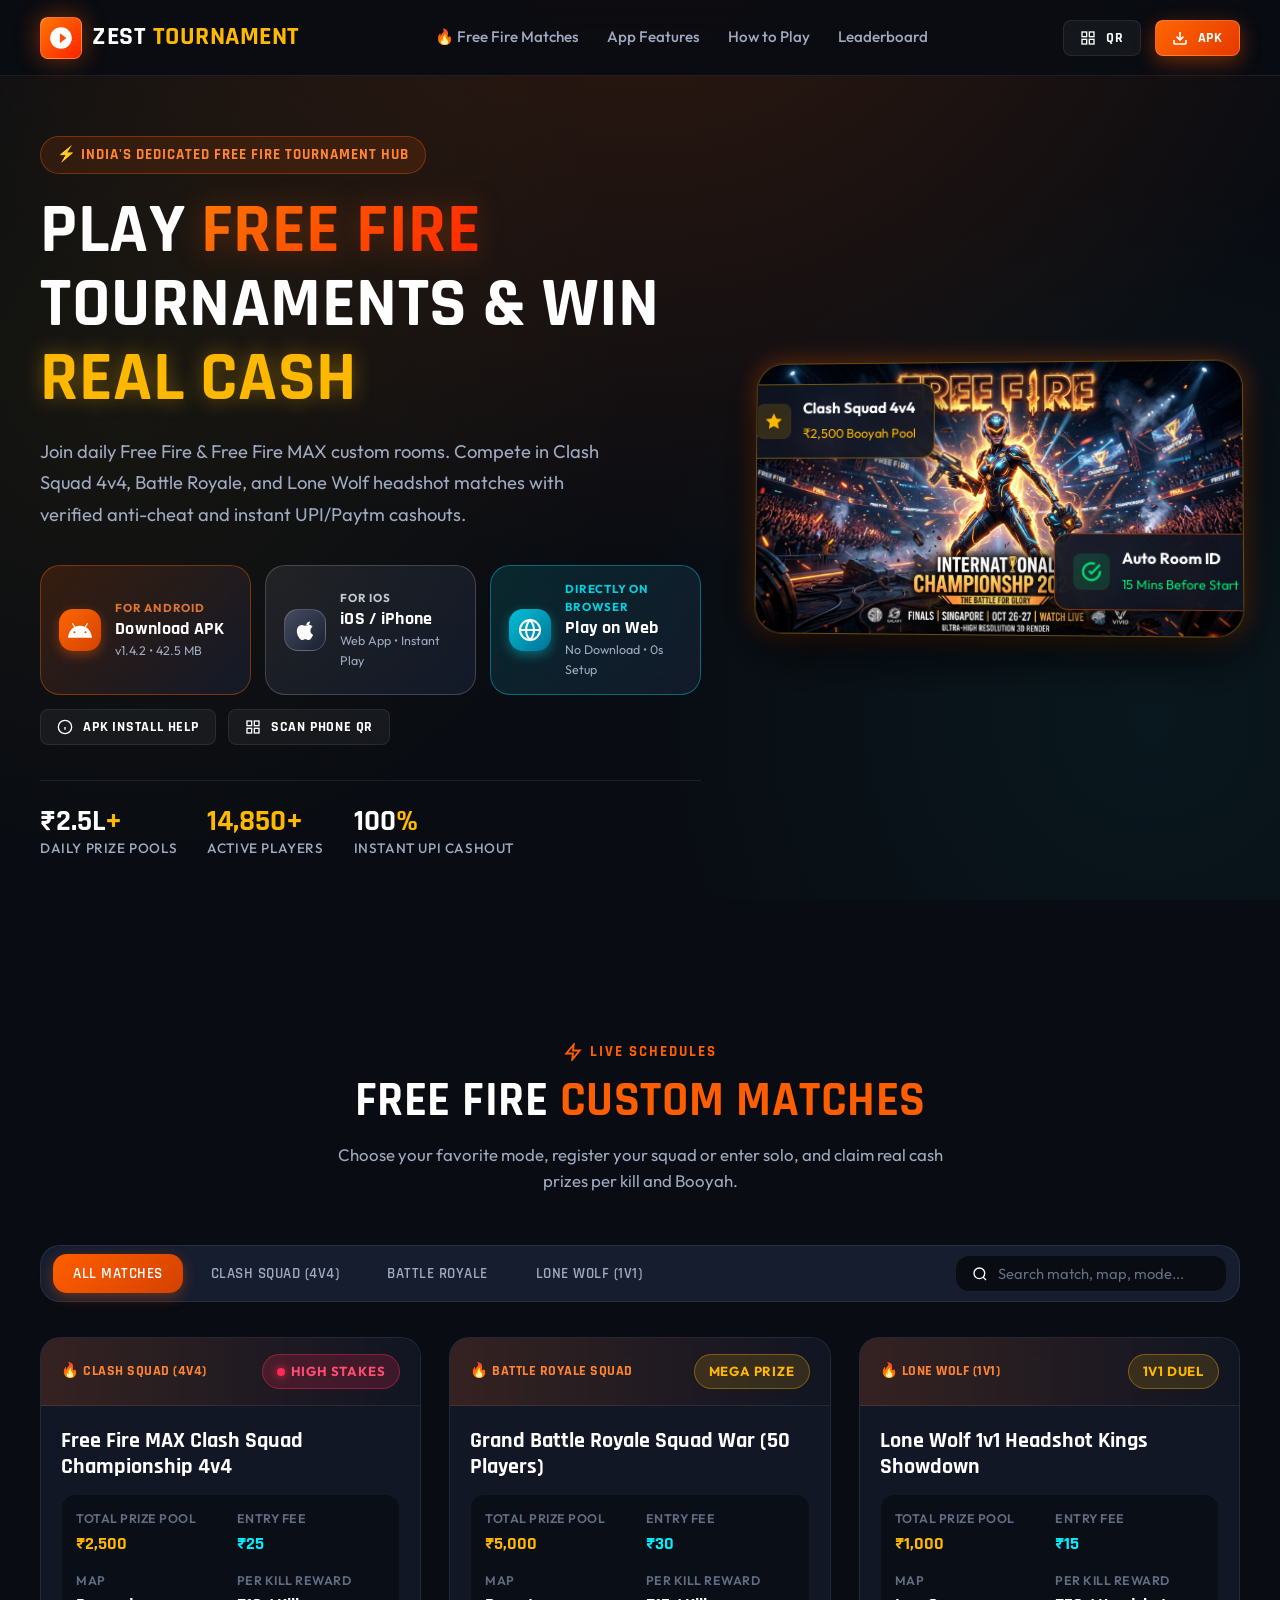
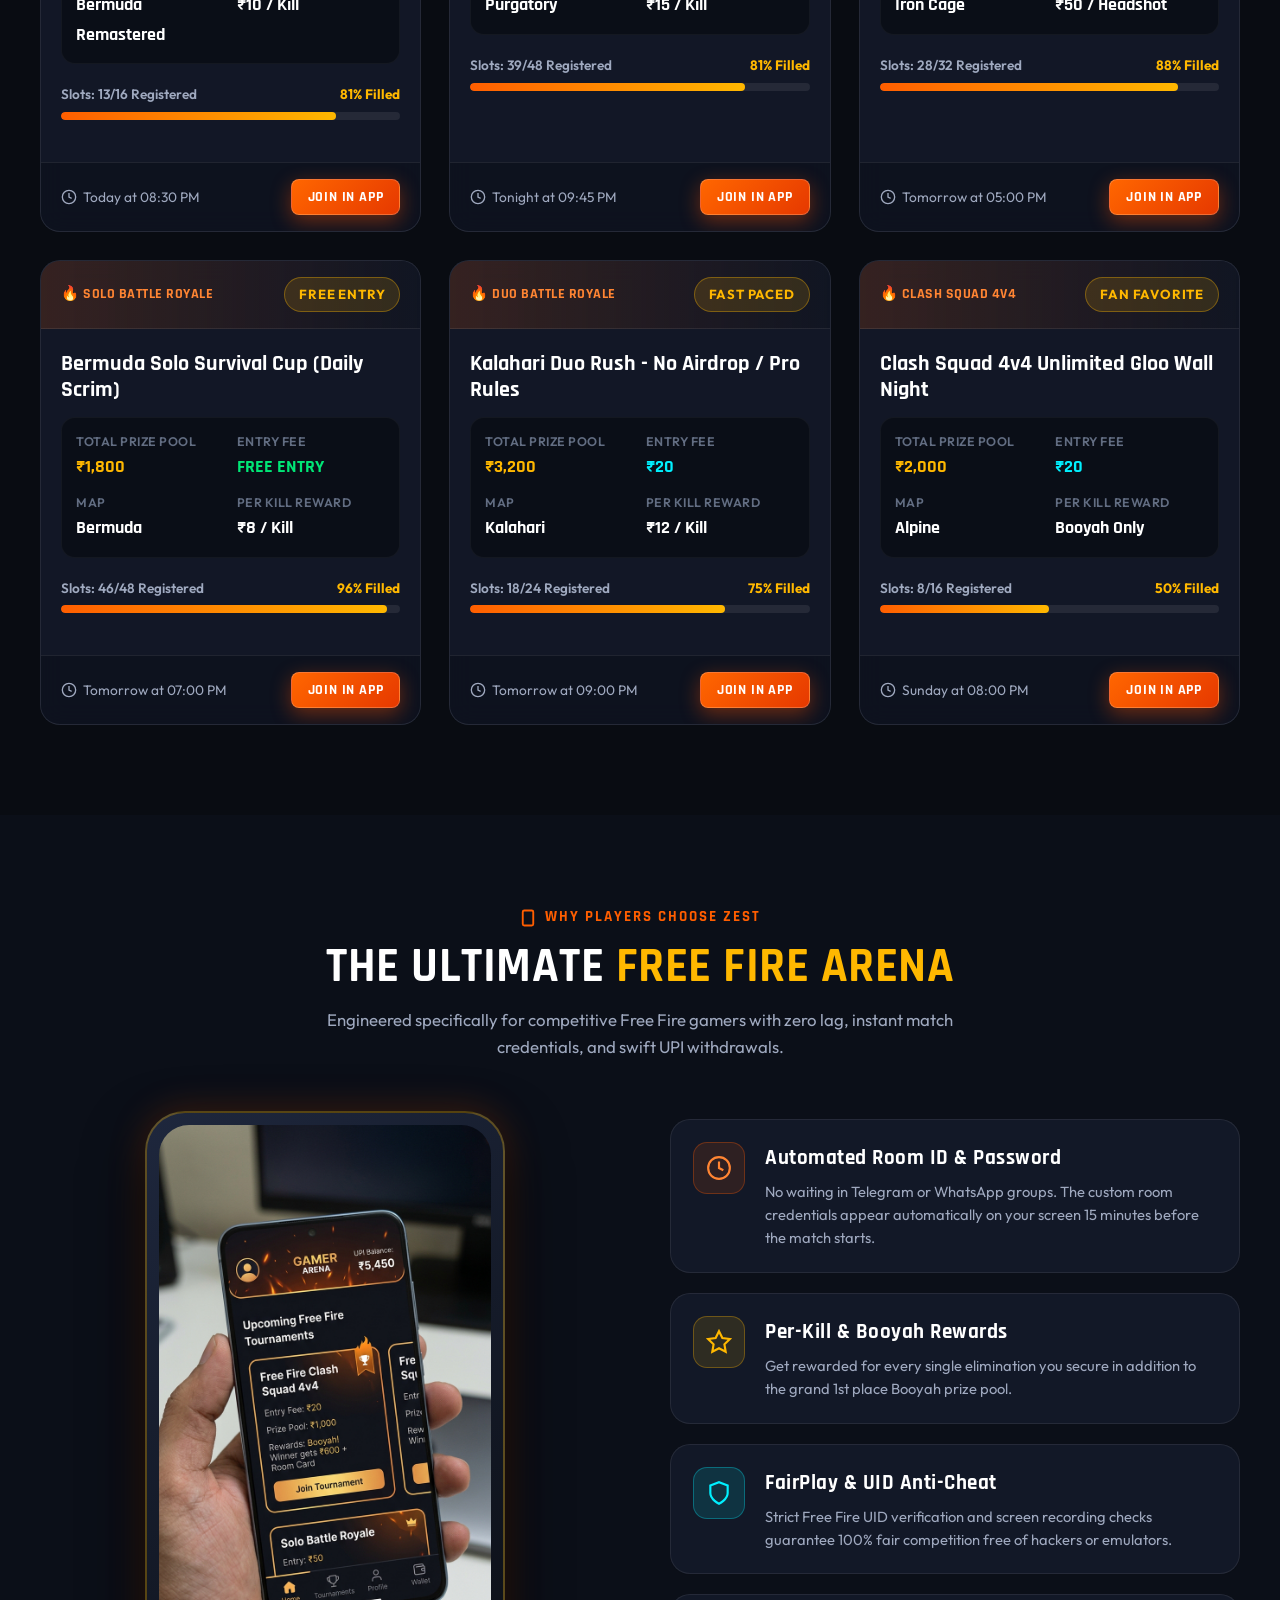
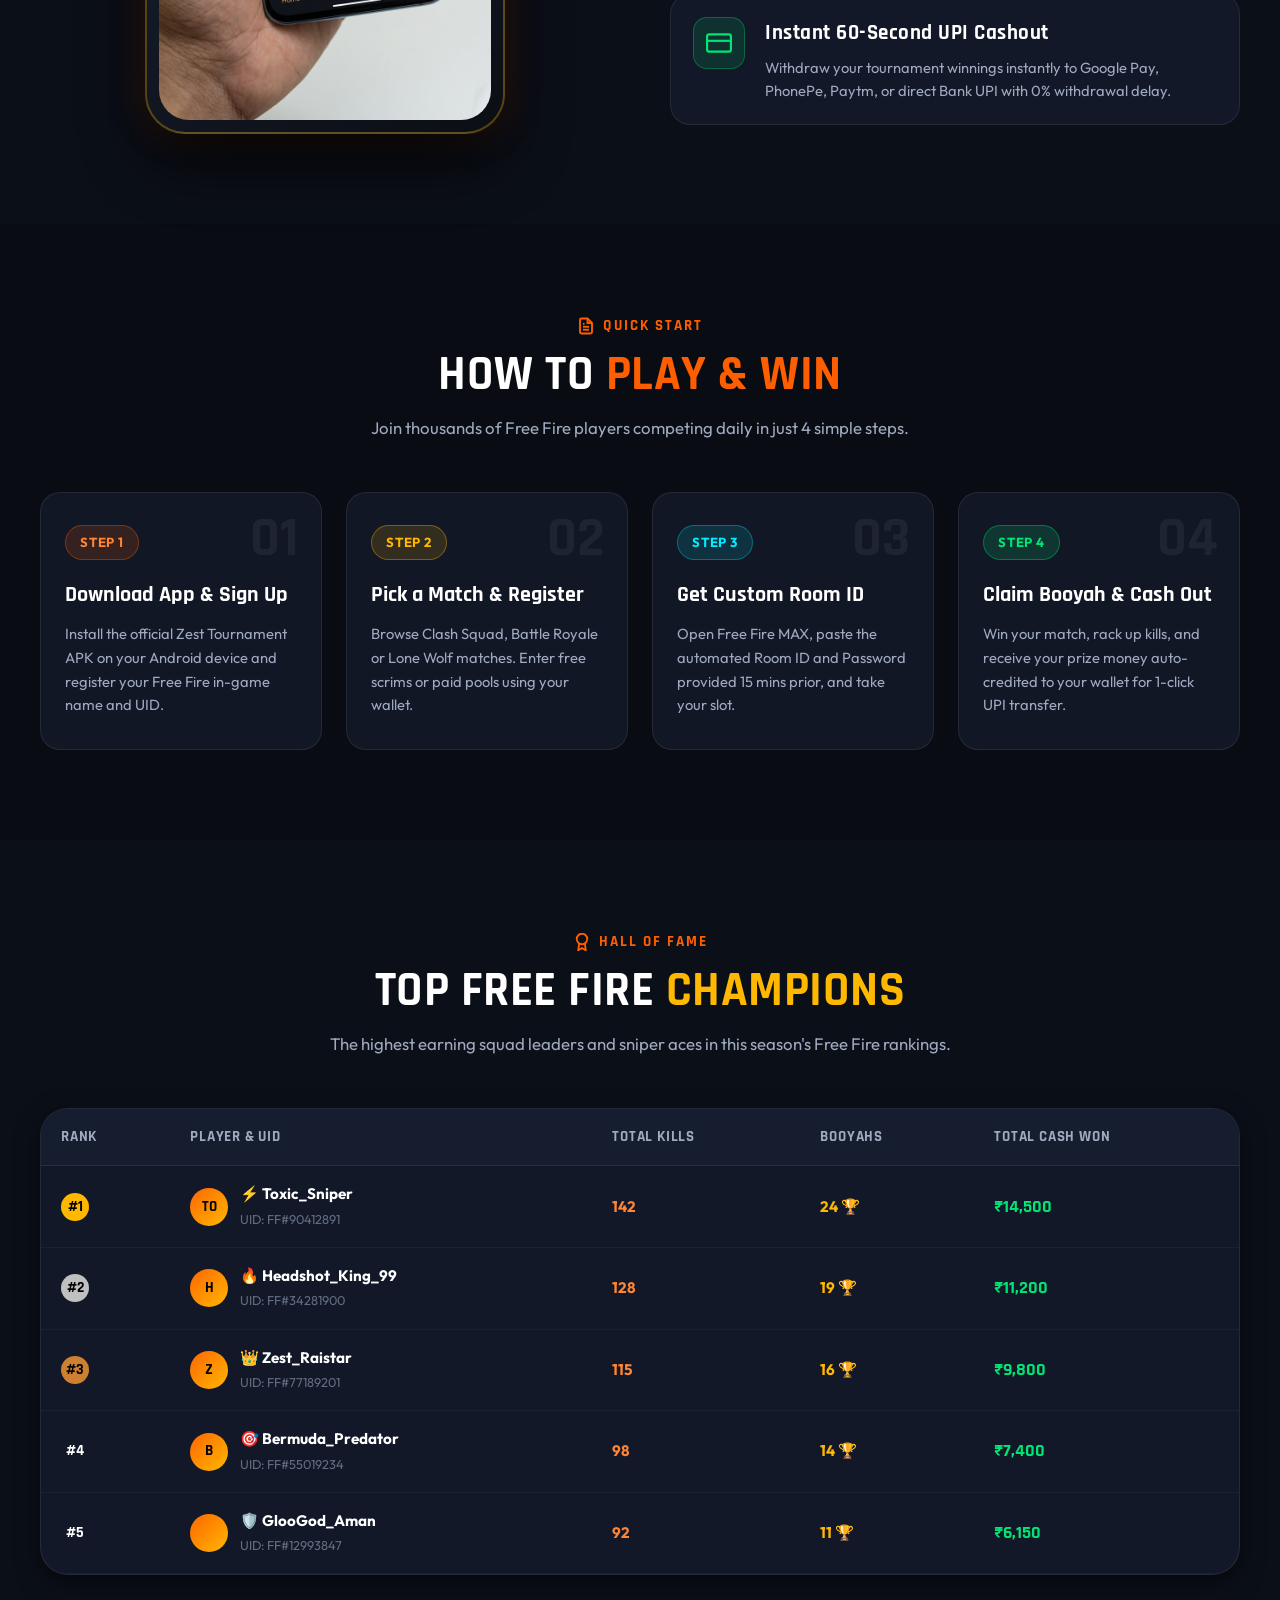
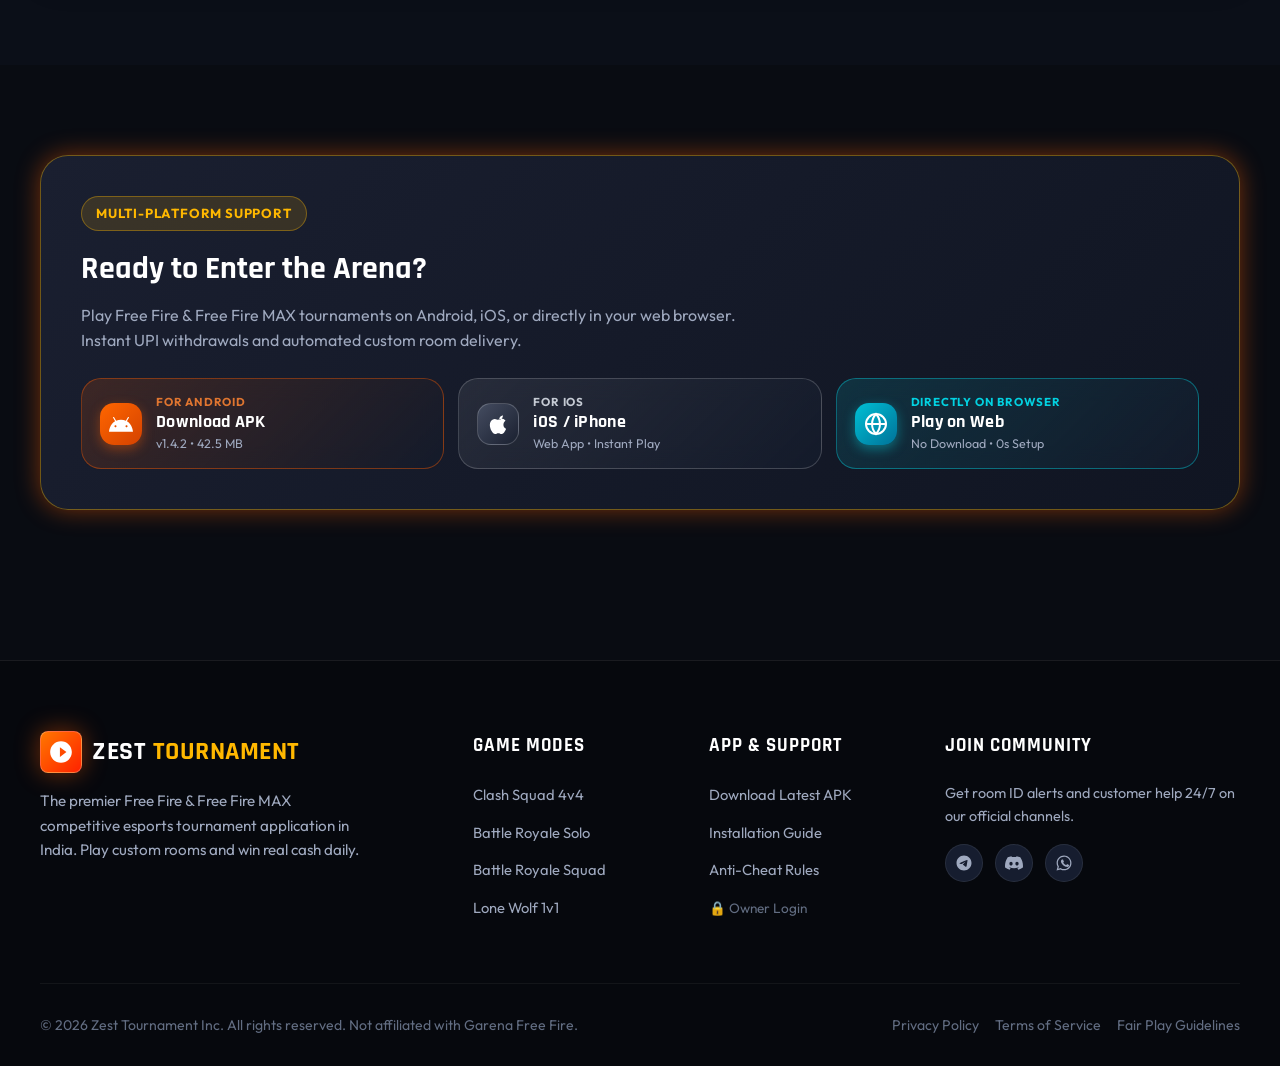
==== commit 6f80ccaa: "Fix mobile viewport responsiveness, compact header layout, and thumb-friendly platform buttons" ====
--- a/index.html
+++ b/index.html
@@ -41,14 +41,14 @@
       </nav>
 
       <div class="header-actions">
-        <button class="btn btn-secondary btn-sm" onclick="AppUI.openQRModal()" title="Scan QR Code to Download">
-          <svg width="18" height="18" viewBox="0 0 24 24" fill="none" stroke="currentColor" stroke-width="2"><rect x="3" y="3" width="7" height="7"></rect><rect x="14" y="3" width="7" height="7"></rect><rect x="14" y="14" width="7" height="7"></rect><rect x="3" y="14" width="7" height="7"></rect></svg>
-          QR Code
+        <button class="btn btn-secondary btn-sm header-qr-btn" onclick="AppUI.openQRModal()" title="Scan QR Code to Download">
+          <svg width="16" height="16" viewBox="0 0 24 24" fill="none" stroke="currentColor" stroke-width="2"><rect x="3" y="3" width="7" height="7"></rect><rect x="14" y="3" width="7" height="7"></rect><rect x="14" y="14" width="7" height="7"></rect><rect x="3" y="14" width="7" height="7"></rect></svg>
+          <span>QR</span>
         </button>
 
-        <button class="btn btn-primary btn-sm dynamic-app-download">
-          <svg width="18" height="18" viewBox="0 0 24 24" fill="none" stroke="currentColor" stroke-width="2.5"><path d="M21 15v4a2 2 0 0 1-2 2H5a2 2 0 0 1-2-2v-4"></path><polyline points="7 10 12 15 17 10"></polyline><line x1="12" y1="15" x2="12" y2="3"></line></svg>
-          Download APK
+        <button class="btn btn-primary btn-sm header-download-btn dynamic-app-download">
+          <svg width="16" height="16" viewBox="0 0 24 24" fill="none" stroke="currentColor" stroke-width="2.5"><path d="M21 15v4a2 2 0 0 1-2 2H5a2 2 0 0 1-2-2v-4"></path><polyline points="7 10 12 15 17 10"></polyline><line x1="12" y1="15" x2="12" y2="3"></line></svg>
+          <span>APK</span>
         </button>
 
         <button class="mobile-toggle" aria-label="Toggle Menu">
--- a/styles/main.css
+++ b/styles/main.css
@@ -224,11 +224,13 @@
 .logo-brand {
   display: flex;
   align-items: center;
-  gap: 12px;
+  gap: 10px;
   font-family: var(--font-heading);
-  font-size: 1.8rem;
-  font-weight: 700;
-  letter-spacing: 1px;
+  font-size: 1.6rem;
+  font-weight: 700;
+  letter-spacing: 0.5px;
+  white-space: nowrap;
+  flex-shrink: 0;
 }
 
 .logo-icon {
--- a/styles/responsive.css
+++ b/styles/responsive.css
@@ -1,12 +1,14 @@
 /* ==========================================================================
-   ZEST TOURNAMENT - RESPONSIVE STYLES
+   ZEST TOURNAMENT - MOBILE FIRST RESPONSIVE SYSTEM
+   Optimized for all mobile viewports (iOS, Android, Small to Large screens)
    ========================================================================== */
 
+/* --- TABLETS & MEDIUM SCREENS (<= 1024px) --- */
 @media (max-width: 1024px) {
   .hero-grid {
     grid-template-columns: 1fr;
     text-align: center;
-    gap: 40px;
+    gap: 36px;
   }
 
   .hero-description {
@@ -14,26 +16,19 @@
     margin-right: auto;
   }
 
-  .hero-cta-group {
-    justify-content: center;
-  }
-
-  .hero-stats-strip {
-    justify-content: center;
-  }
-
   .hero-media-wrapper {
-    max-width: 580px;
+    max-width: 520px;
     margin: 0 auto;
   }
 
   .phone-showcase-grid {
     grid-template-columns: 1fr;
-    gap: 40px;
+    gap: 36px;
   }
 
   .phone-mockup-frame {
     order: -1;
+    max-width: 300px;
   }
 
   .footer-grid {
@@ -42,13 +37,69 @@
   }
 }
 
+/* --- MOBILE & SMALL SCREENS (<= 768px) --- */
 @media (max-width: 768px) {
   :root {
-    --header-height: 68px;
-  }
-
-  .section {
-    padding: 60px 0;
+    --header-height: 60px;
+  }
+
+  body {
+    overflow-x: hidden;
+  }
+
+  .container {
+    padding-left: 16px;
+    padding-right: 16px;
+  }
+
+  /* Header & Navigation */
+  .site-header {
+    height: var(--header-height);
+  }
+
+  .logo-brand {
+    font-size: 1.25rem;
+    gap: 8px;
+    white-space: nowrap;
+    letter-spacing: 0.3px;
+  }
+
+  .logo-icon {
+    width: 32px;
+    height: 32px;
+    border-radius: 6px;
+  }
+
+  .logo-icon svg {
+    width: 18px;
+    height: 18px;
+  }
+
+  .header-actions {
+    gap: 8px;
+  }
+
+  /* Hide QR Code button on mobile devices (already on phone) */
+  .header-qr-btn {
+    display: none !important;
+  }
+
+  .header-download-btn {
+    padding: 6px 12px !important;
+    font-size: 0.8rem !important;
+    gap: 6px !important;
+  }
+
+  .mobile-toggle {
+    display: flex !important;
+    width: 36px;
+    height: 36px;
+    border-radius: var(--radius-sm);
+  }
+
+  .mobile-toggle svg {
+    width: 20px;
+    height: 20px;
   }
 
   .nav-links {
@@ -59,75 +110,440 @@
     background: rgba(9, 12, 18, 0.98);
     backdrop-filter: blur(20px);
     flex-direction: column;
-    padding: 24px;
-    gap: 20px;
+    padding: 20px 24px;
+    gap: 16px;
     border-bottom: 1px solid var(--border-subtle);
     transform: translateY(-150%);
     transition: transform var(--transition-normal);
+    z-index: 999;
   }
 
   .nav-links.active {
     transform: translateY(0);
-  }
-
-  .mobile-toggle {
+    box-shadow: 0 20px 40px rgba(0, 0, 0, 0.8);
+  }
+
+  .nav-link {
+    font-size: 1.05rem;
+    padding: 8px 0;
+    width: 100%;
+    border-bottom: 1px solid rgba(255, 255, 255, 0.04);
+  }
+
+  /* Hero Section Mobile Optimization */
+  .hero-section {
+    padding: 20px 0 35px;
+  }
+
+  .hero-grid {
+    gap: 26px;
+  }
+
+  .hero-tag {
+    font-size: 0.72rem;
+    padding: 4px 12px;
+    letter-spacing: 0.5px;
+    margin-bottom: 14px;
+    line-height: 1.3;
+    max-width: 100%;
+  }
+
+  .hero-title {
+    font-size: clamp(1.75rem, 6.8vw, 2.3rem);
+    line-height: 1.12;
+    margin-bottom: 12px;
+    letter-spacing: 0;
+  }
+
+  .hero-description {
+    font-size: 0.88rem;
+    line-height: 1.5;
+    margin-bottom: 20px;
+    max-width: 95%;
+  }
+
+  /* 3-Platform Buttons System Mobile */
+  .platform-cta-container {
+    gap: 10px;
+    margin-bottom: 22px;
+  }
+
+  .platform-cta-grid {
     display: flex;
-  }
-
-  .tournaments-grid {
-    grid-template-columns: 1fr;
-  }
-
+    flex-direction: column;
+    gap: 10px;
+  }
+
+  .platform-btn {
+    padding: 11px 14px;
+    border-radius: var(--radius-md);
+    gap: 12px;
+  }
+
+  .platform-btn .platform-icon {
+    width: 38px;
+    height: 38px;
+    border-radius: var(--radius-sm);
+  }
+
+  .platform-btn .platform-icon svg {
+    width: 20px;
+    height: 20px;
+  }
+
+  .platform-btn .platform-label {
+    font-size: 0.68rem;
+    letter-spacing: 0.5px;
+  }
+
+  .platform-btn .platform-title {
+    font-size: 1.05rem;
+  }
+
+  .platform-btn .platform-sub {
+    font-size: 0.72rem;
+  }
+
+  .platform-secondary-actions {
+    display: flex;
+    justify-content: center;
+    gap: 8px;
+    margin-top: 4px;
+  }
+
+  .platform-secondary-actions .btn {
+    padding: 8px 14px;
+    font-size: 0.82rem;
+  }
+
+  /* Compact 3-Column Stats Strip */
+  .hero-stats-strip {
+    display: grid !important;
+    grid-template-columns: repeat(3, 1fr) !important;
+    gap: 6px !important;
+    padding: 12px 8px !important;
+    background: rgba(16, 21, 34, 0.75);
+    border: 1px solid var(--border-subtle);
+    border-radius: var(--radius-md);
+    text-align: center;
+    border-top: none !important;
+  }
+
+  .stat-item {
+    padding: 4px;
+  }
+
+  .stat-value {
+    font-size: 1.25rem !important;
+    line-height: 1.1;
+  }
+
+  .stat-label {
+    font-size: 0.65rem !important;
+    letter-spacing: 0.3px;
+    margin-top: 2px;
+  }
+
+  .hero-banner-card {
+    transform: none !important;
+    border-radius: var(--radius-lg);
+  }
+
+  .floating-badge {
+    display: none !important;
+  }
+
+  /* General Section Padding */
+  .section {
+    padding: 45px 0;
+  }
+
+  .section-head {
+    margin-bottom: 26px;
+  }
+
+  .section-tag {
+    font-size: 0.78rem;
+    gap: 6px;
+  }
+
+  .section-title {
+    font-size: 1.65rem;
+    line-height: 1.2;
+  }
+
+  .section-subtitle {
+    font-size: 0.86rem;
+    margin-top: 8px;
+  }
+
+  /* Tournament Filters & Search */
   .tournament-filter-bar {
     flex-direction: column;
     align-items: stretch;
+    padding: 8px;
+    gap: 10px;
+    border-radius: var(--radius-md);
   }
 
   .filter-tabs {
+    display: flex;
+    gap: 6px;
     overflow-x: auto;
-    padding-bottom: 6px;
+    width: 100%;
+    padding-bottom: 4px;
+    -webkit-overflow-scrolling: touch;
+    scrollbar-width: none;
     flex-wrap: nowrap;
   }
 
-  .hero-stats-strip {
+  .filter-tabs::-webkit-scrollbar {
+    display: none;
+  }
+
+  .filter-tab-btn {
+    padding: 7px 12px;
+    font-size: 0.8rem;
+    white-space: nowrap;
+    flex-shrink: 0;
+    border-radius: var(--radius-sm);
+  }
+
+  .tournament-search-box {
+    width: 100%;
+    min-width: unset;
+    padding: 7px 12px;
+  }
+
+  /* Tournaments Grid & Cards */
+  .tournaments-grid {
+    grid-template-columns: 1fr;
+    gap: 16px;
+  }
+
+  .tournament-card {
+    border-radius: var(--radius-md);
+  }
+
+  .card-header-banner {
+    padding: 12px 16px;
+  }
+
+  .game-mode-tag {
+    font-size: 0.82rem;
+  }
+
+  .card-body {
+    padding: 16px;
+  }
+
+  .match-title {
+    font-size: 1.15rem;
+    margin-bottom: 12px;
+  }
+
+  .match-meta-grid {
+    padding: 10px;
+    gap: 8px;
+    margin-bottom: 14px;
+  }
+
+  .meta-lbl {
+    font-size: 0.72rem;
+  }
+
+  .meta-val {
+    font-size: 1rem;
+  }
+
+  .card-footer {
+    padding: 12px 16px;
     flex-direction: column;
-    gap: 16px;
+    gap: 10px;
+    align-items: stretch;
+  }
+
+  .card-footer .match-time-tag {
+    justify-content: center;
+    font-size: 0.82rem;
+  }
+
+  .card-footer .btn {
+    width: 100%;
+    justify-content: center;
+  }
+
+  /* Feature Showcase */
+  .phone-mockup-frame {
+    max-width: 250px;
+    border-radius: 28px;
+    padding: 8px;
+  }
+
+  .phone-screen-img {
+    border-radius: 20px;
+  }
+
+  .feature-cards-col {
+    gap: 14px;
+  }
+
+  .feature-card {
+    padding: 16px;
+    gap: 14px;
+    border-radius: var(--radius-md);
+  }
+
+  .feature-card:hover {
+    transform: none;
+  }
+
+  .feature-icon-box {
+    width: 42px;
+    height: 42px;
+    border-radius: var(--radius-sm);
+  }
+
+  .feature-icon-box svg {
+    width: 20px;
+    height: 20px;
+  }
+
+  .feature-card-content h3 {
+    font-size: 1.1rem;
+  }
+
+  .feature-card-content p {
+    font-size: 0.84rem;
+  }
+
+  /* How to Play Steps */
+  .steps-grid {
+    grid-template-columns: 1fr;
+    gap: 14px;
+  }
+
+  .step-card {
+    padding: 22px 18px;
+    border-radius: var(--radius-md);
+  }
+
+  .step-number {
+    font-size: 2.6rem;
+    top: 12px;
+    right: 16px;
+  }
+
+  .step-card h3 {
+    font-size: 1.15rem;
+    margin: 12px 0 6px;
+  }
+
+  .step-card p {
+    font-size: 0.86rem;
+  }
+
+  /* Leaderboard Table Mobile Responsive */
+  .leaderboard-container {
+    border-radius: var(--radius-md);
+    overflow-x: auto;
+    -webkit-overflow-scrolling: touch;
+  }
+
+  .leaderboard-table th,
+  .leaderboard-table td {
+    padding: 12px 10px;
+    font-size: 0.84rem;
+    white-space: nowrap;
+  }
+
+  .player-avatar {
+    width: 32px;
+    height: 32px;
+    font-size: 0.8rem;
+  }
+
+  /* Modals on Mobile */
+  .modal-dialog {
+    max-width: 95%;
+    margin: 10px;
+    border-radius: var(--radius-lg);
+  }
+
+  .modal-header {
+    padding: 14px 18px;
+  }
+
+  .modal-title {
+    font-size: 1.15rem;
+  }
+
+  .modal-body {
+    padding: 16px;
+    max-height: 80vh;
+  }
+
+  .modal-footer {
+    padding: 12px 16px;
+    flex-direction: column;
+  }
+
+  .modal-footer .btn {
+    width: 100%;
+  }
+
+  /* Footer on Mobile */
+  .site-footer {
+    padding: 45px 0 24px;
+    margin-top: 30px;
   }
 
   .footer-grid {
     grid-template-columns: 1fr;
+    gap: 26px;
+    margin-bottom: 30px;
+  }
+
+  .footer-col h4 {
+    margin-bottom: 12px;
+    font-size: 1.05rem;
   }
 
   .footer-bottom {
     flex-direction: column;
-    gap: 16px;
+    gap: 14px;
     text-align: center;
+    font-size: 0.8rem;
+  }
+
+  .footer-socials {
+    justify-content: flex-start;
   }
 }
 
-@media (max-width: 480px) {
+/* --- ULTRA-SMALL SCREENS (<= 380px iPhone SE / Folded screens) --- */
+@media (max-width: 380px) {
+  .logo-brand {
+    font-size: 1.1rem;
+  }
+
   .hero-title {
-    font-size: 2.3rem;
-  }
-
-  .platform-cta-grid {
-    grid-template-columns: 1fr;
-    gap: 12px;
+    font-size: 1.6rem;
   }
 
   .platform-btn {
-    padding: 12px 16px;
-  }
-
-  .platform-secondary-actions {
-    justify-content: center;
-  }
-
-  .floating-badge {
-    display: none;
-  }
-
-  .btn-lg {
-    width: 100%;
+    padding: 9px 12px;
+  }
+
+  .platform-btn .platform-title {
+    font-size: 0.95rem;
+  }
+
+  .stat-value {
+    font-size: 1.1rem !important;
+  }
+
+  .stat-label {
+    font-size: 0.6rem !important;
   }
 }
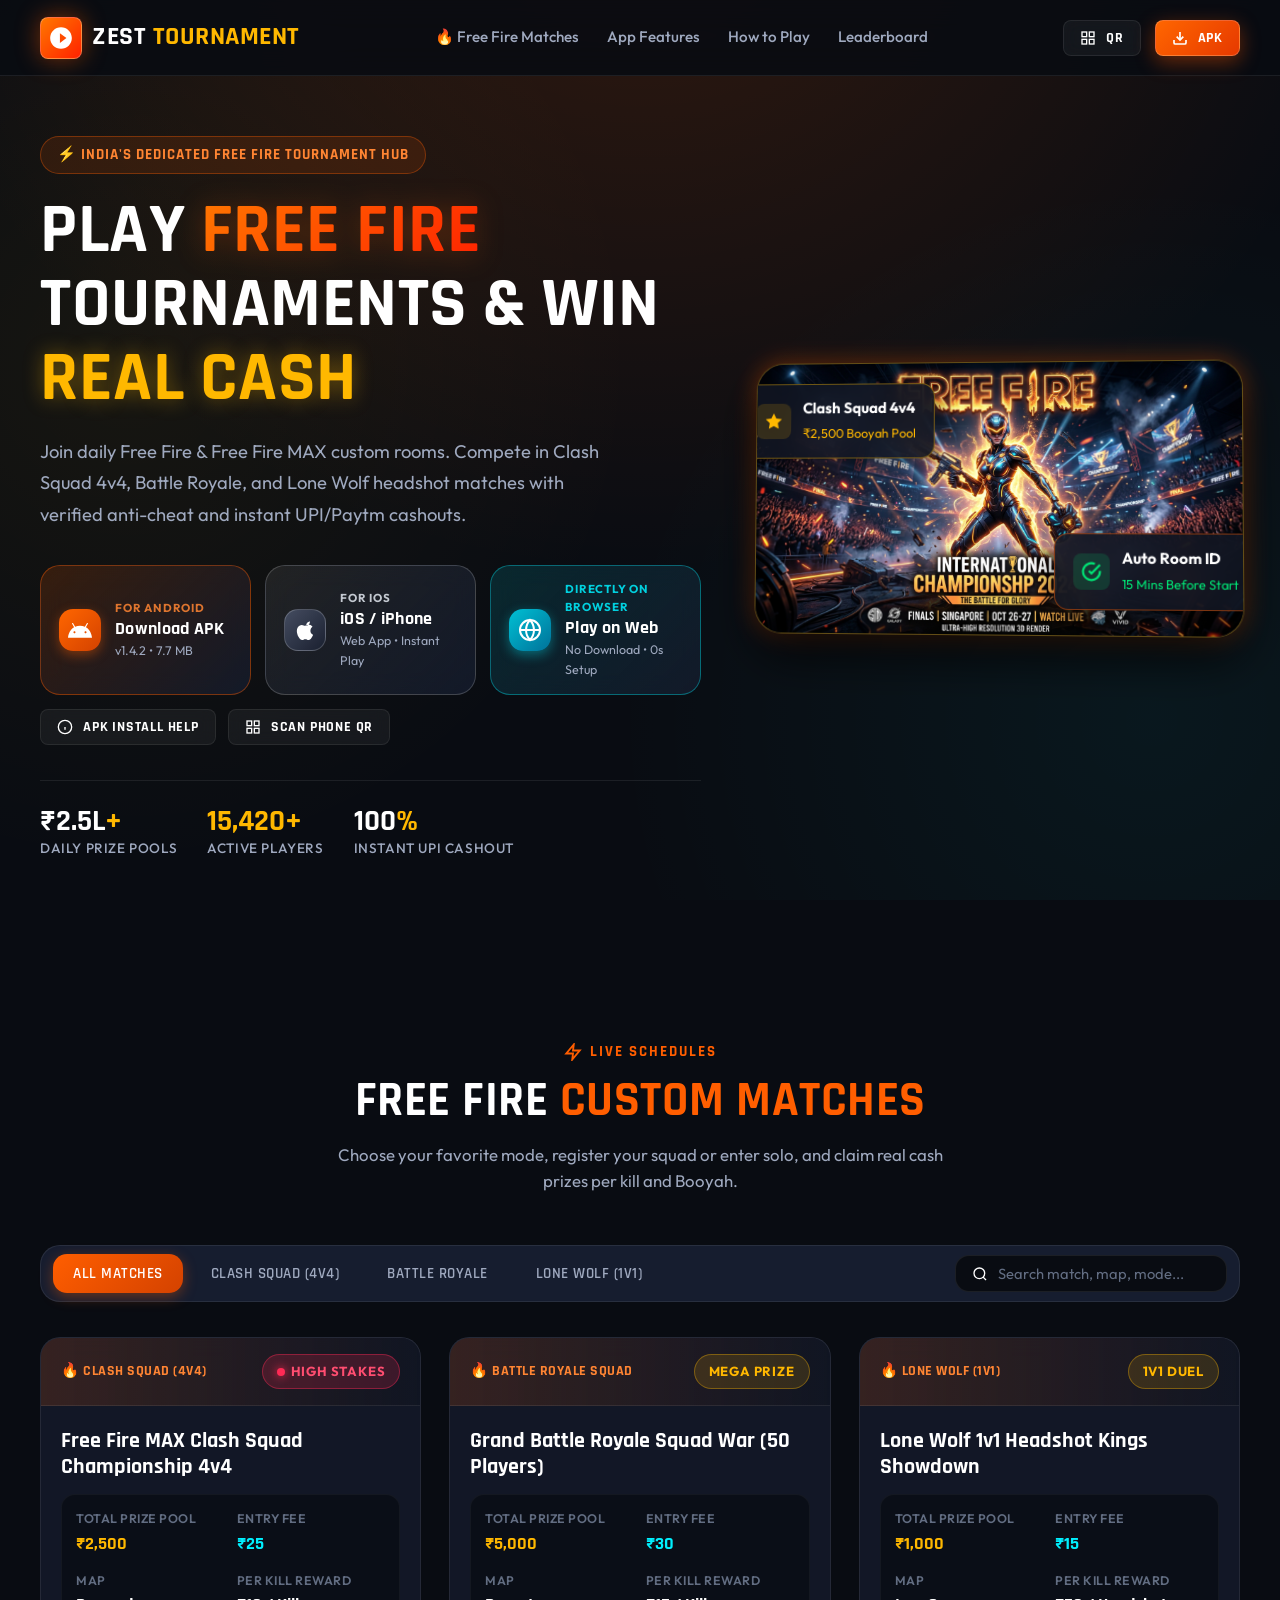
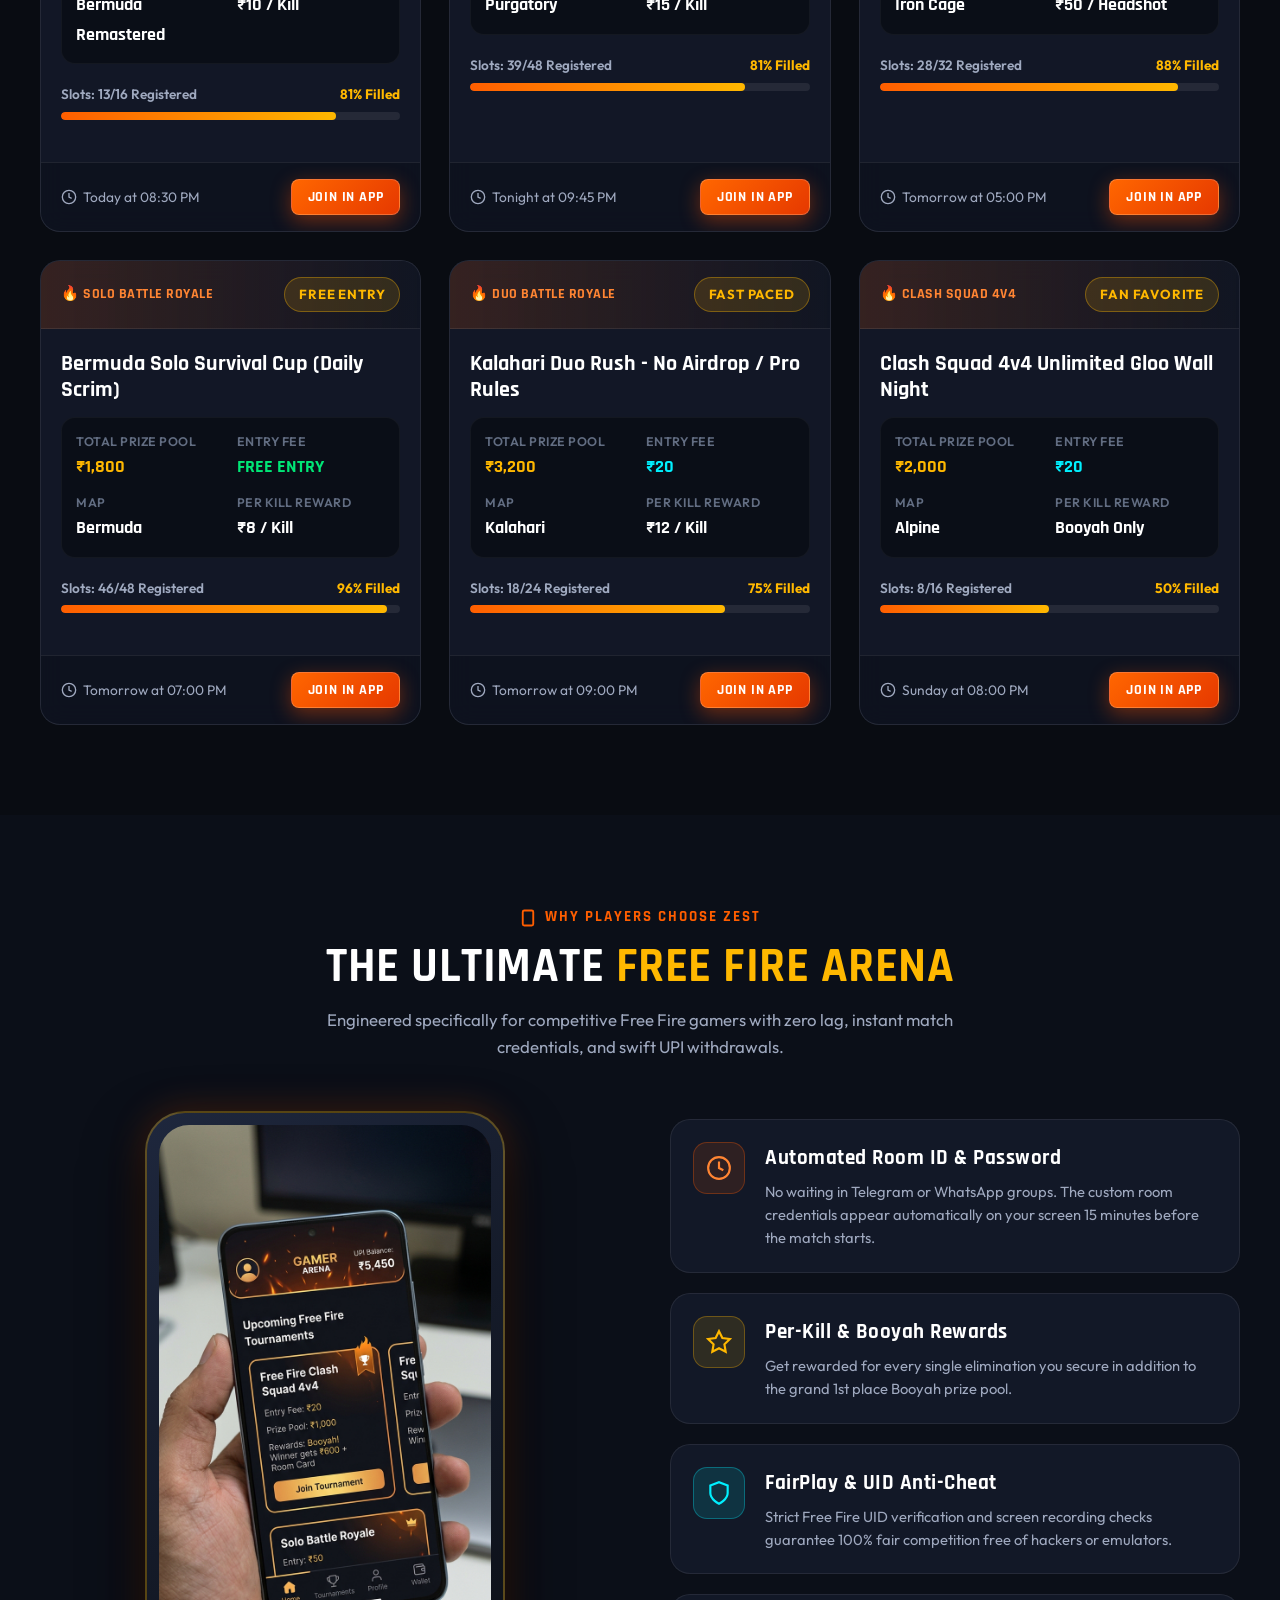
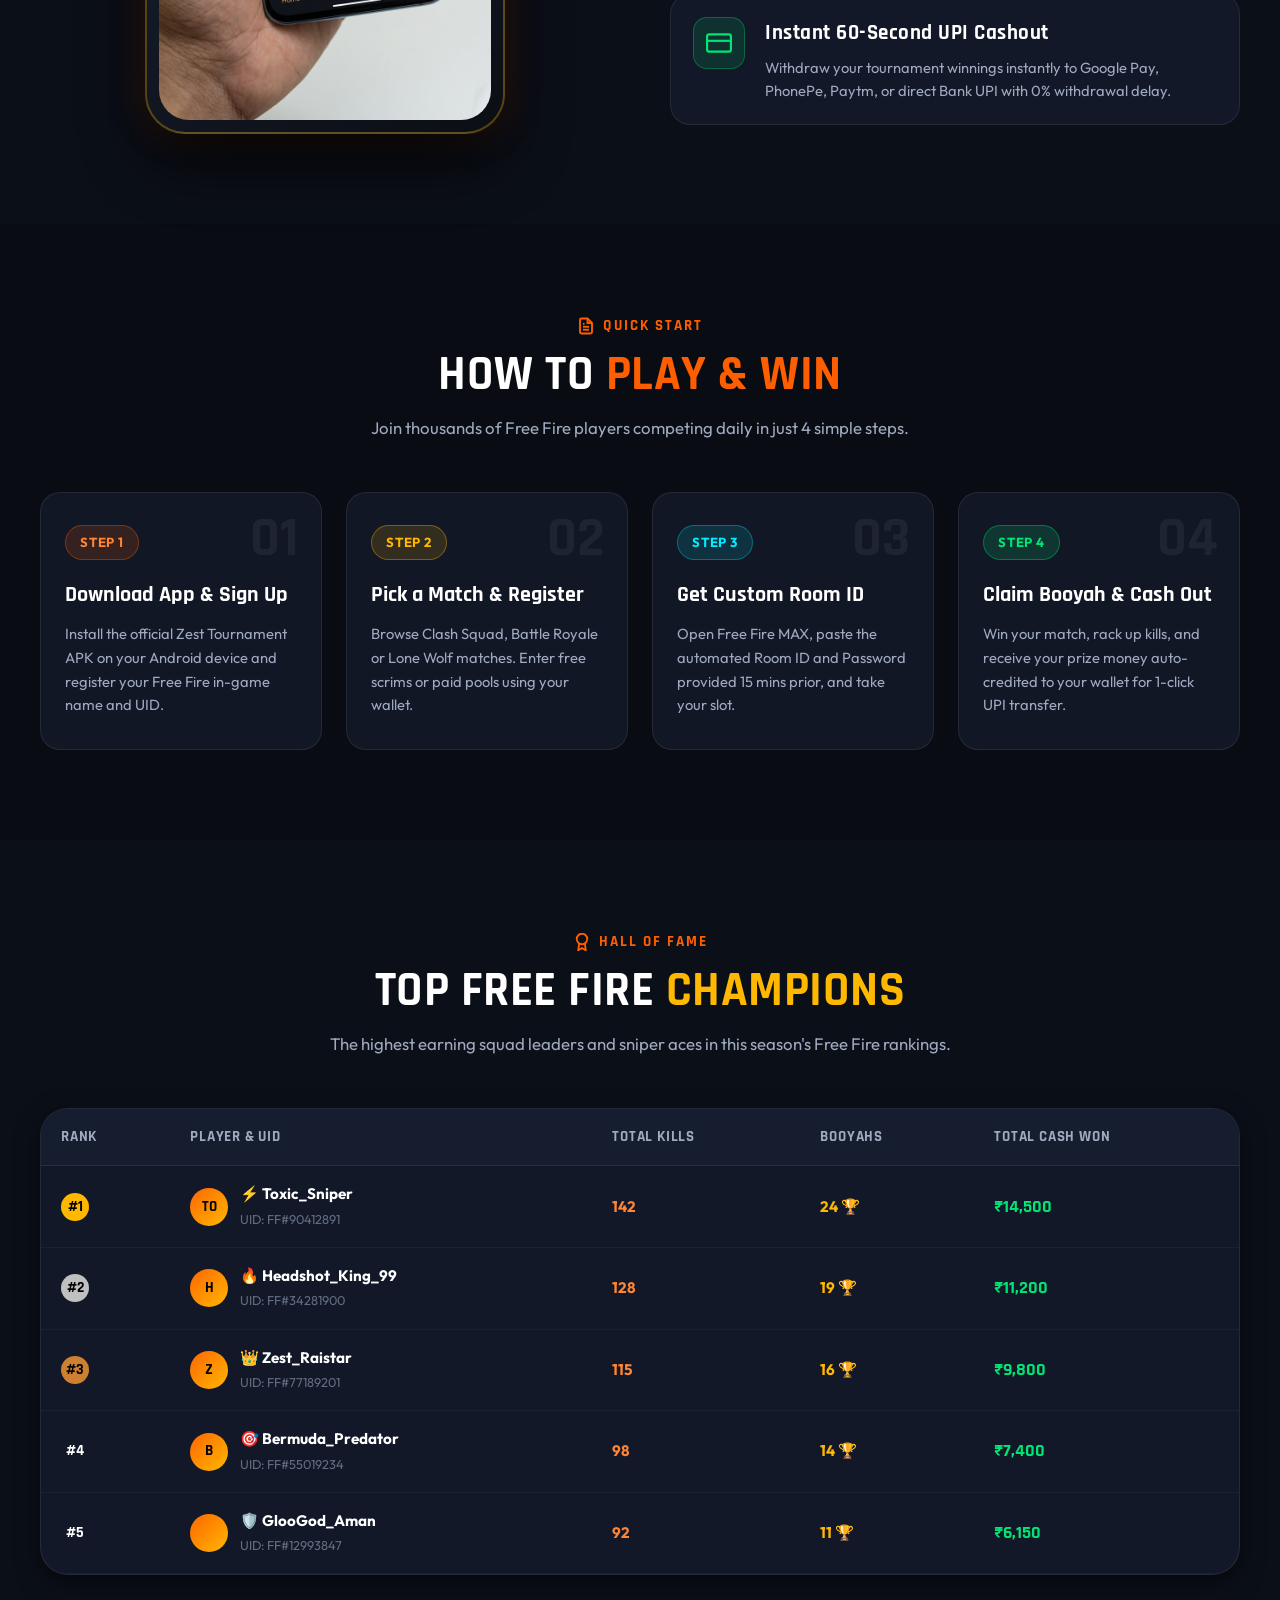
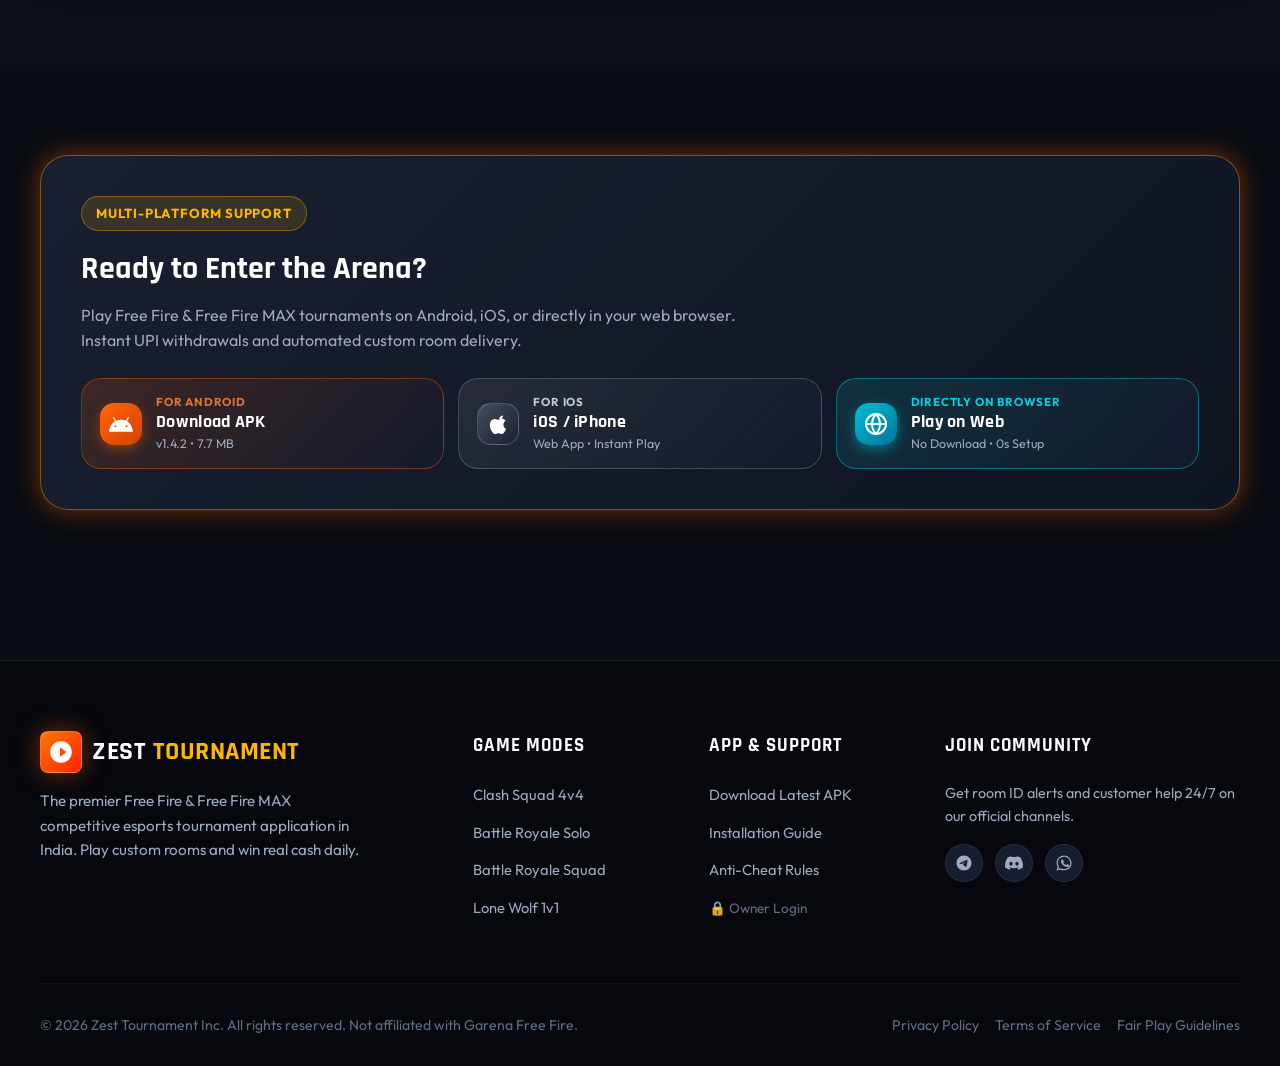
==== commit a8167cc4: "Fix live update priority, set static 7.7 MB size, and direct APK download trigger on mobile" ====
--- a/index.html
+++ b/index.html
@@ -87,7 +87,7 @@
               <div class="platform-details">
                 <span class="platform-label">For Android</span>
                 <span class="platform-title">Download APK</span>
-                <span class="platform-sub"><span class="app-version-val">v1.4.2</span> &bull; <span class="app-size-val">42.5 MB</span></span>
+                <span class="platform-sub"><span class="app-version-val">v1.4.2</span> &bull; <span class="app-size-val">7.7 MB</span></span>
               </div>
             </div>
 
@@ -372,7 +372,7 @@
             <div class="platform-details">
               <span class="platform-label">For Android</span>
               <span class="platform-title">Download APK</span>
-              <span class="platform-sub"><span class="app-version-val">v1.4.2</span> &bull; <span class="app-size-val">42.5 MB</span></span>
+              <span class="platform-sub"><span class="app-version-val">v1.4.2</span> &bull; <span class="app-size-val">7.7 MB</span></span>
             </div>
           </div>
 
@@ -589,7 +589,7 @@
     </div>
   </div>
 
-  <!-- Scripts -->
+  <!-- App Scripts -->
   <script src="js/uploader.js"></script>
   <script src="js/tournaments.js"></script>
   <script src="js/brackets.js"></script>
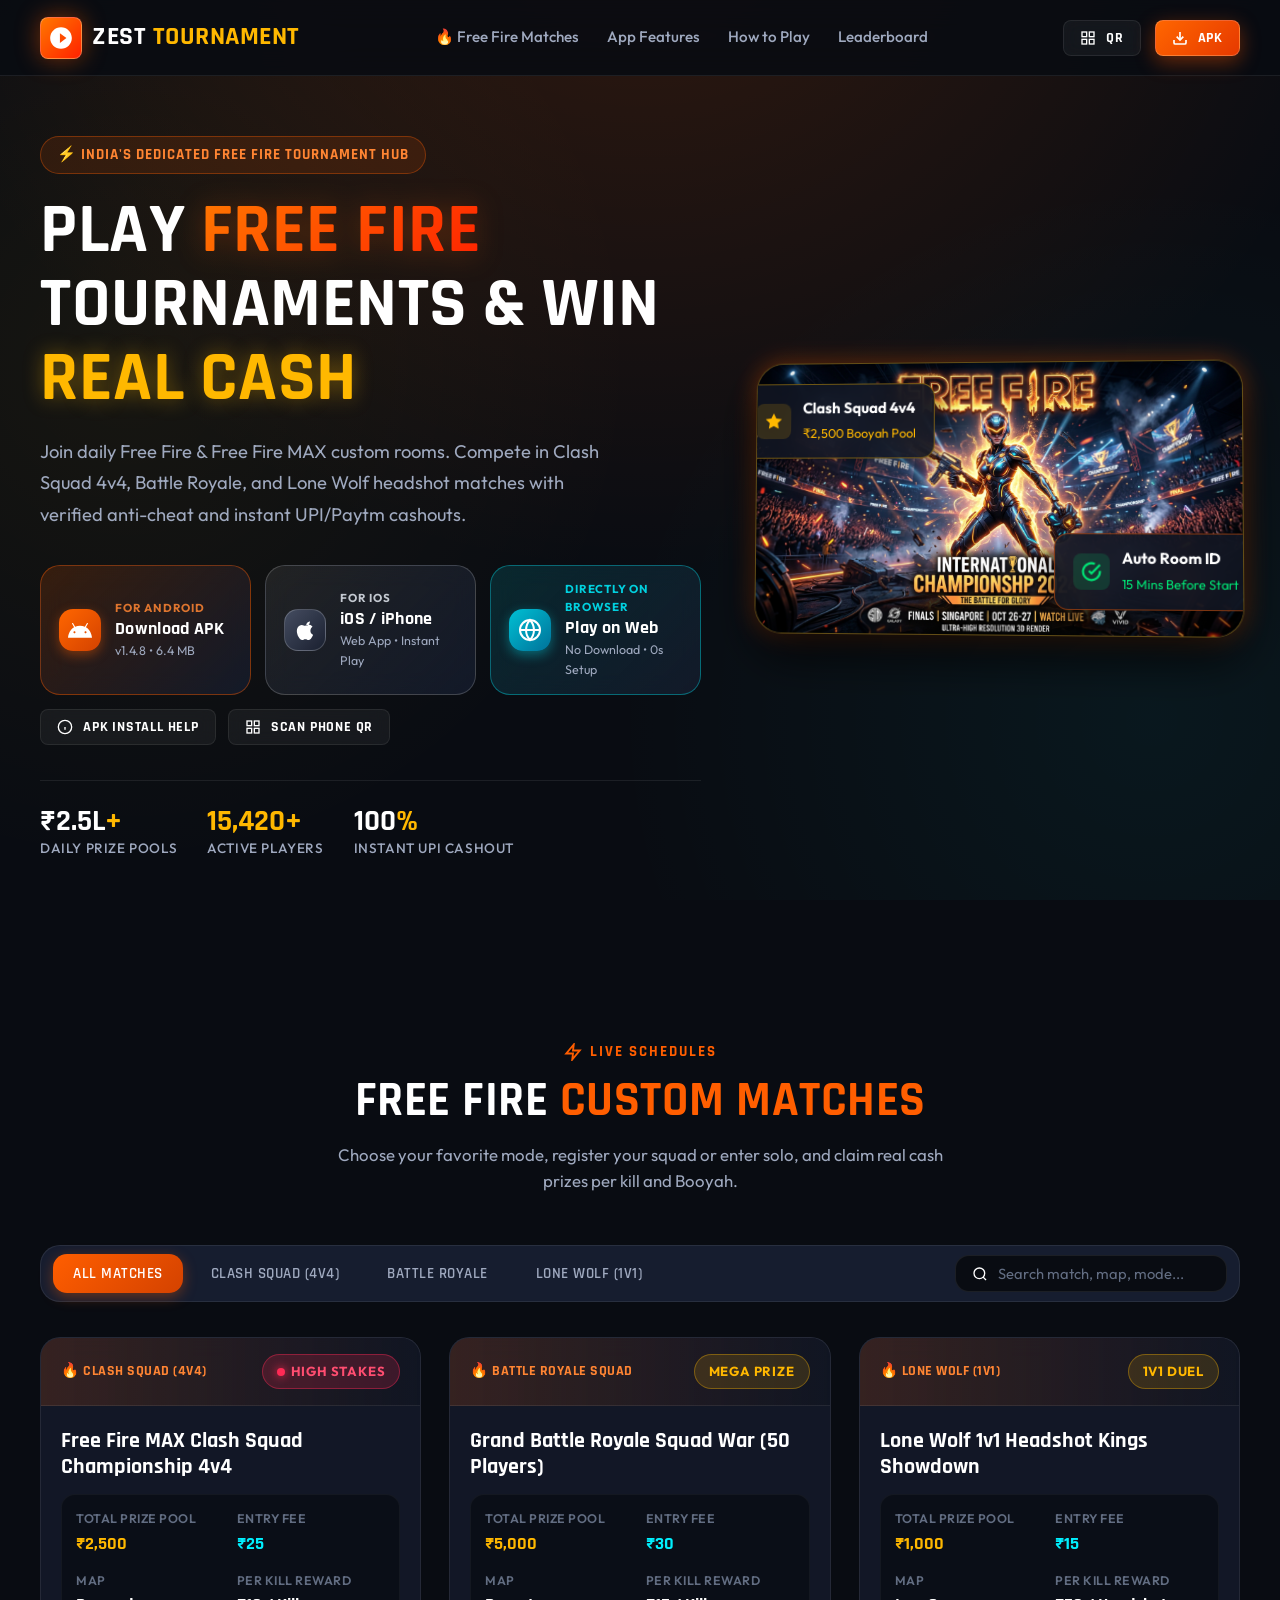
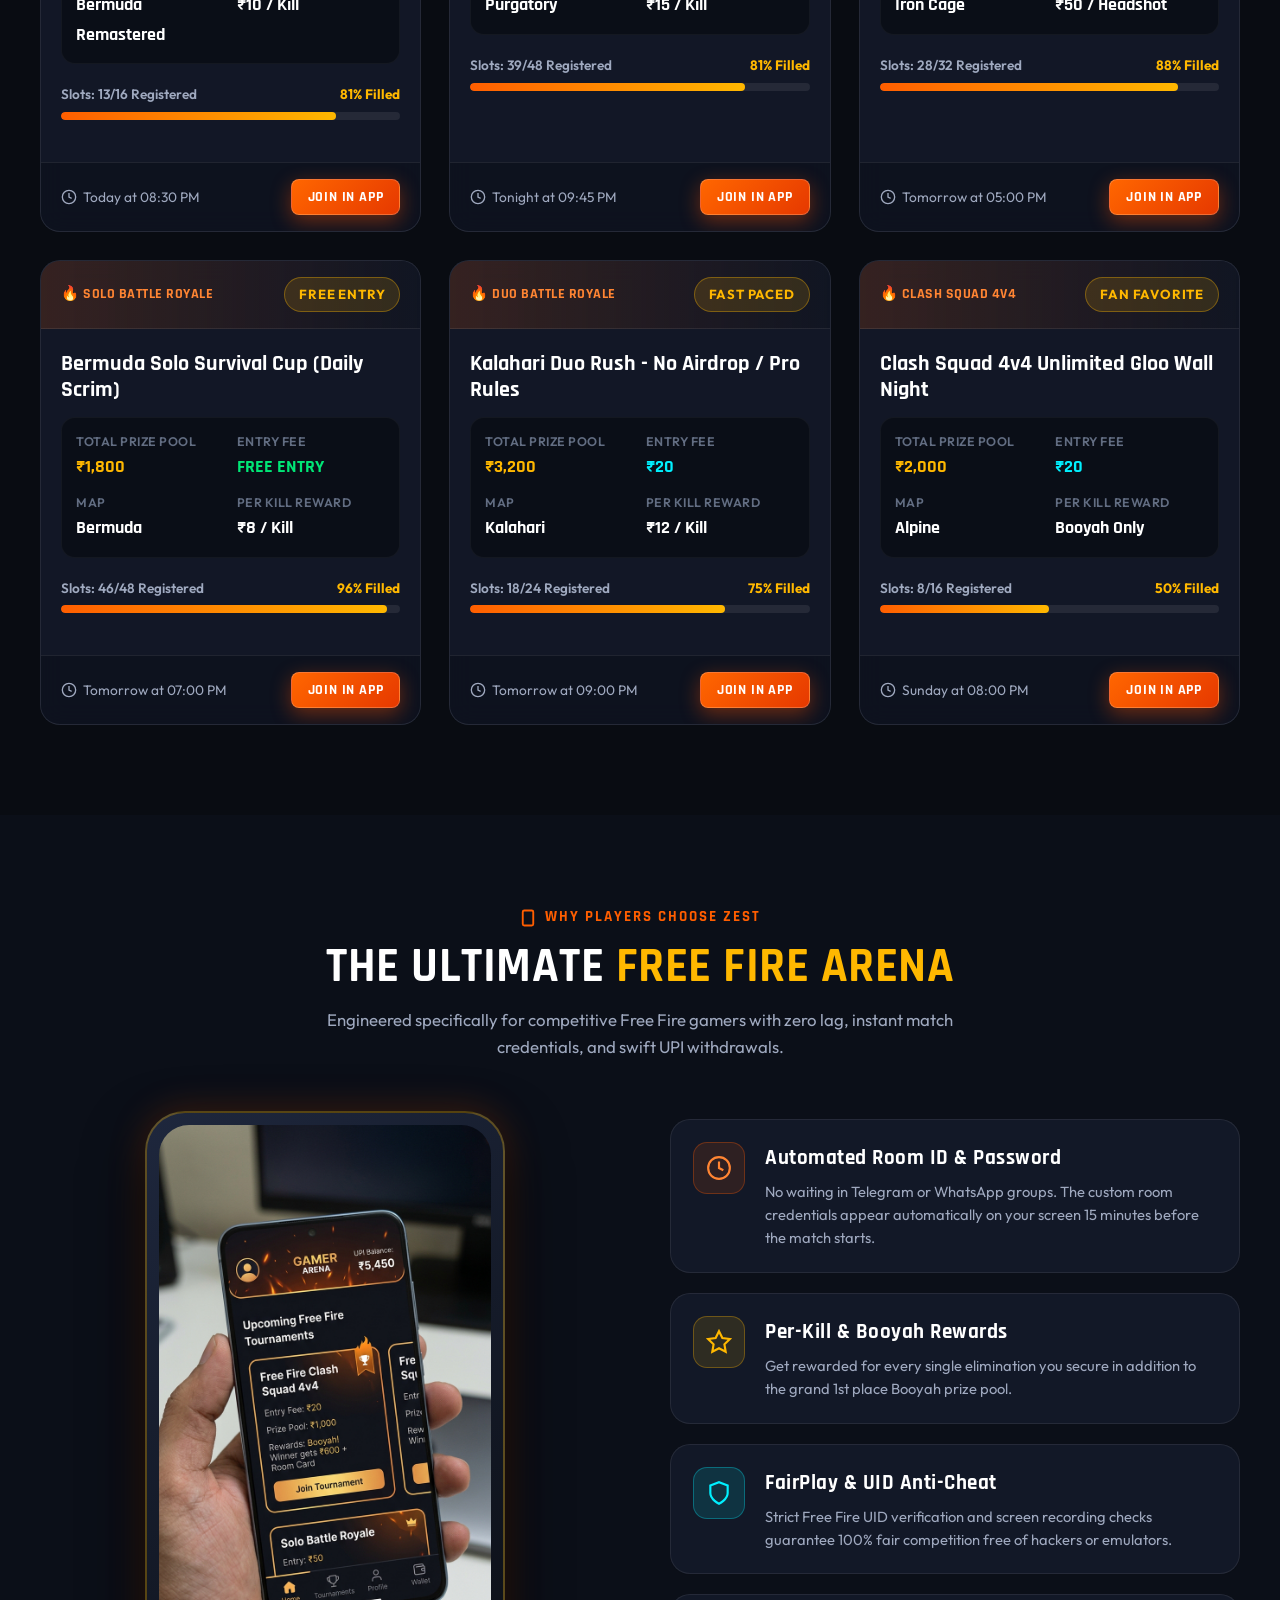
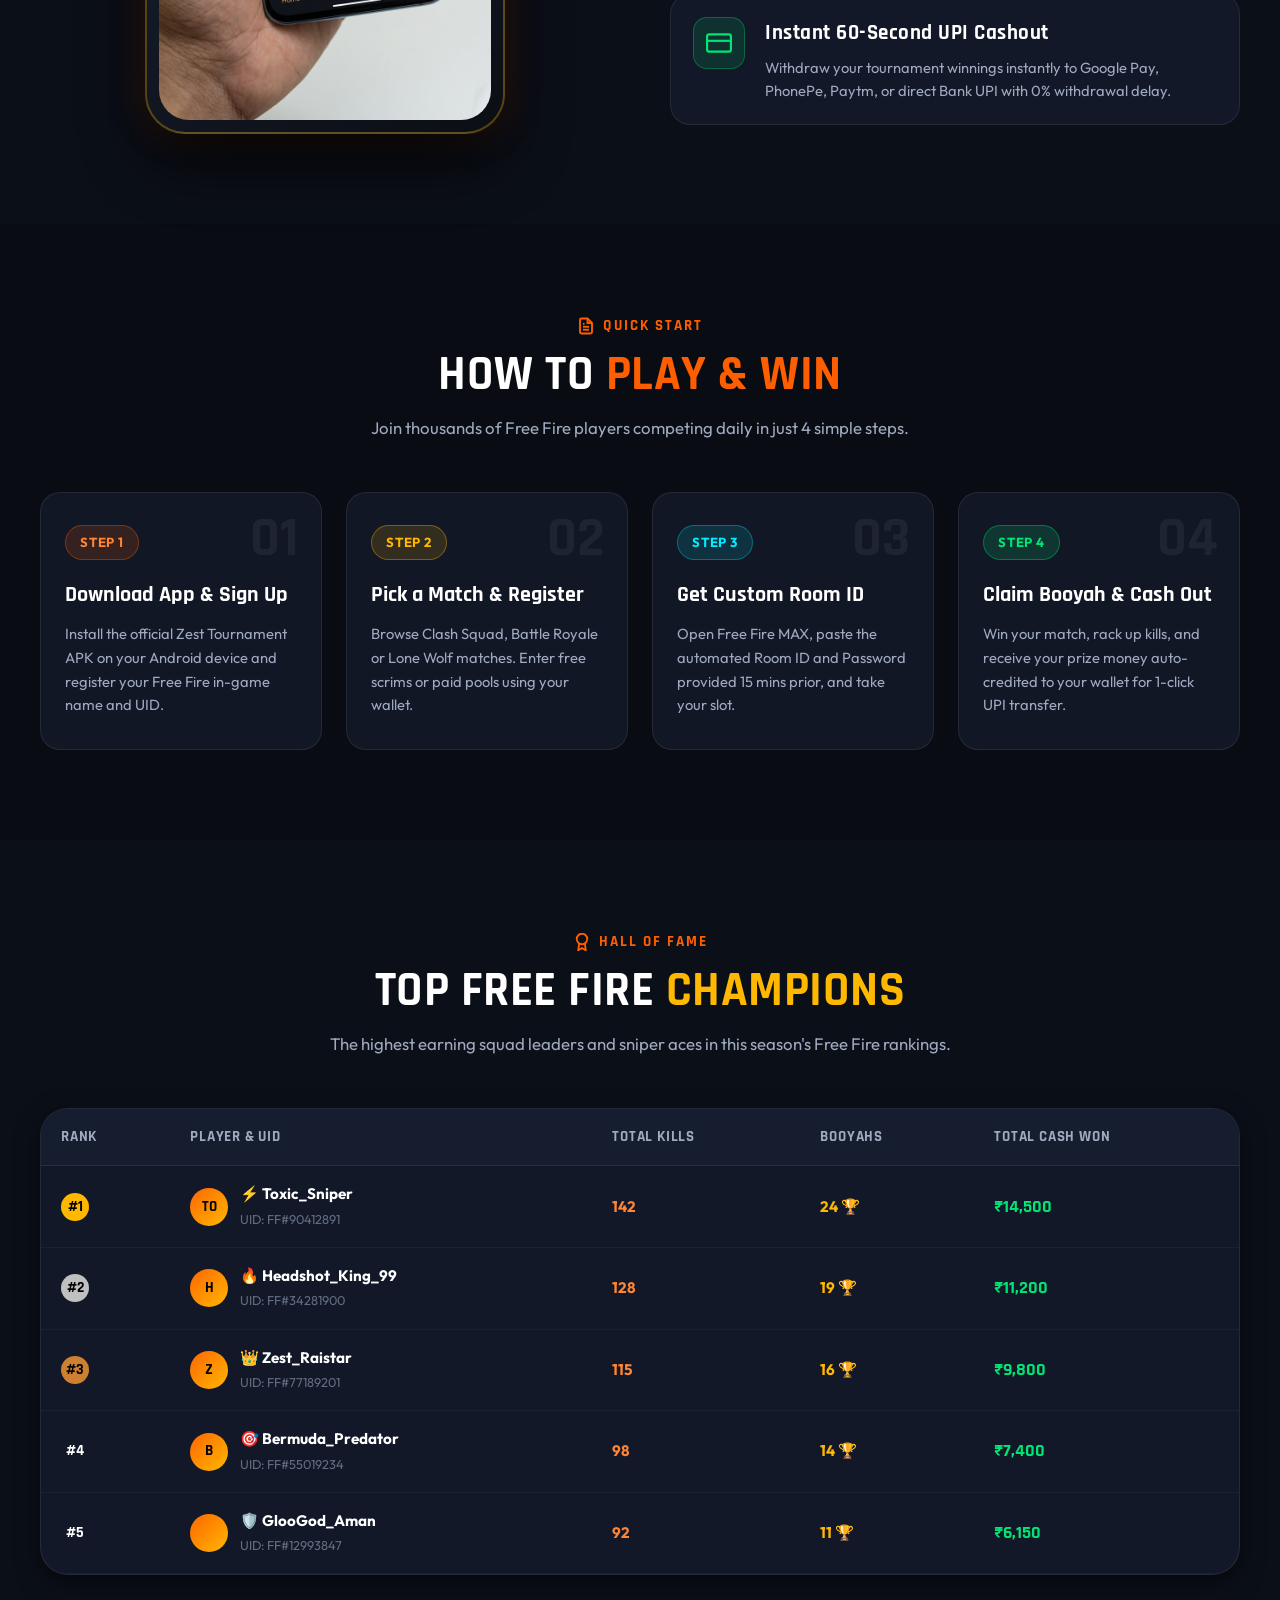
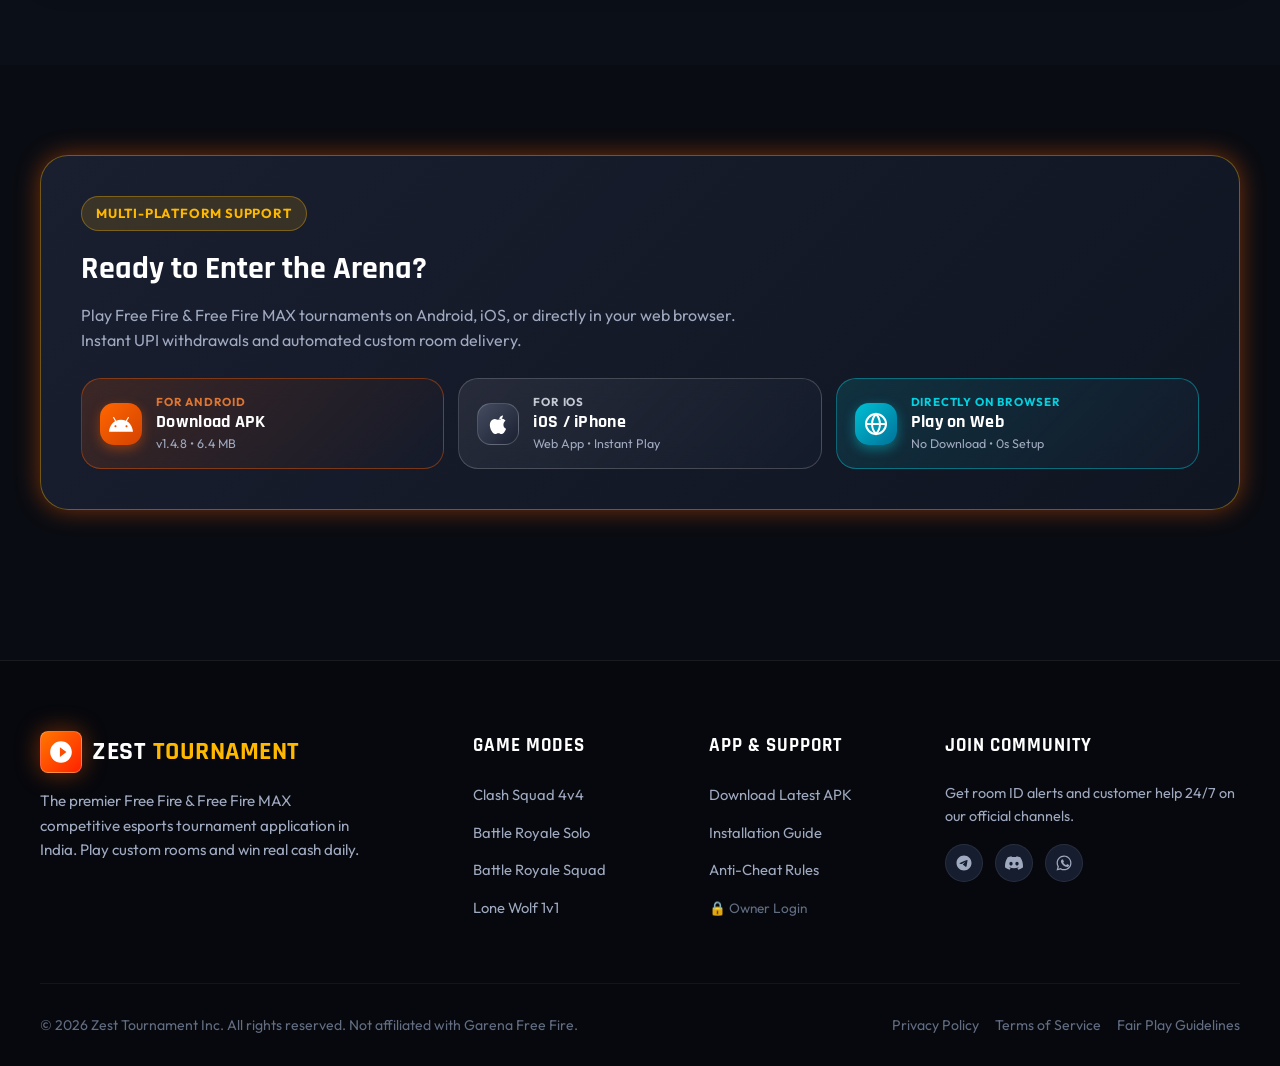
==== commit edc02f64: "Synchronize latest release v1.4.8 and 6.4 MB package metadata across static HTML and database config" ====
--- a/index.html
+++ b/index.html
@@ -87,7 +87,7 @@
               <div class="platform-details">
                 <span class="platform-label">For Android</span>
                 <span class="platform-title">Download APK</span>
-                <span class="platform-sub"><span class="app-version-val">v1.4.2</span> &bull; <span class="app-size-val">7.7 MB</span></span>
+                <span class="platform-sub"><span class="app-version-val">v1.4.8</span> &bull; <span class="app-size-val">6.4 MB</span></span>
               </div>
             </div>
 
@@ -372,7 +372,7 @@
             <div class="platform-details">
               <span class="platform-label">For Android</span>
               <span class="platform-title">Download APK</span>
-              <span class="platform-sub"><span class="app-version-val">v1.4.2</span> &bull; <span class="app-size-val">7.7 MB</span></span>
+              <span class="platform-sub"><span class="app-version-val">v1.4.8</span> &bull; <span class="app-size-val">6.4 MB</span></span>
             </div>
           </div>
 
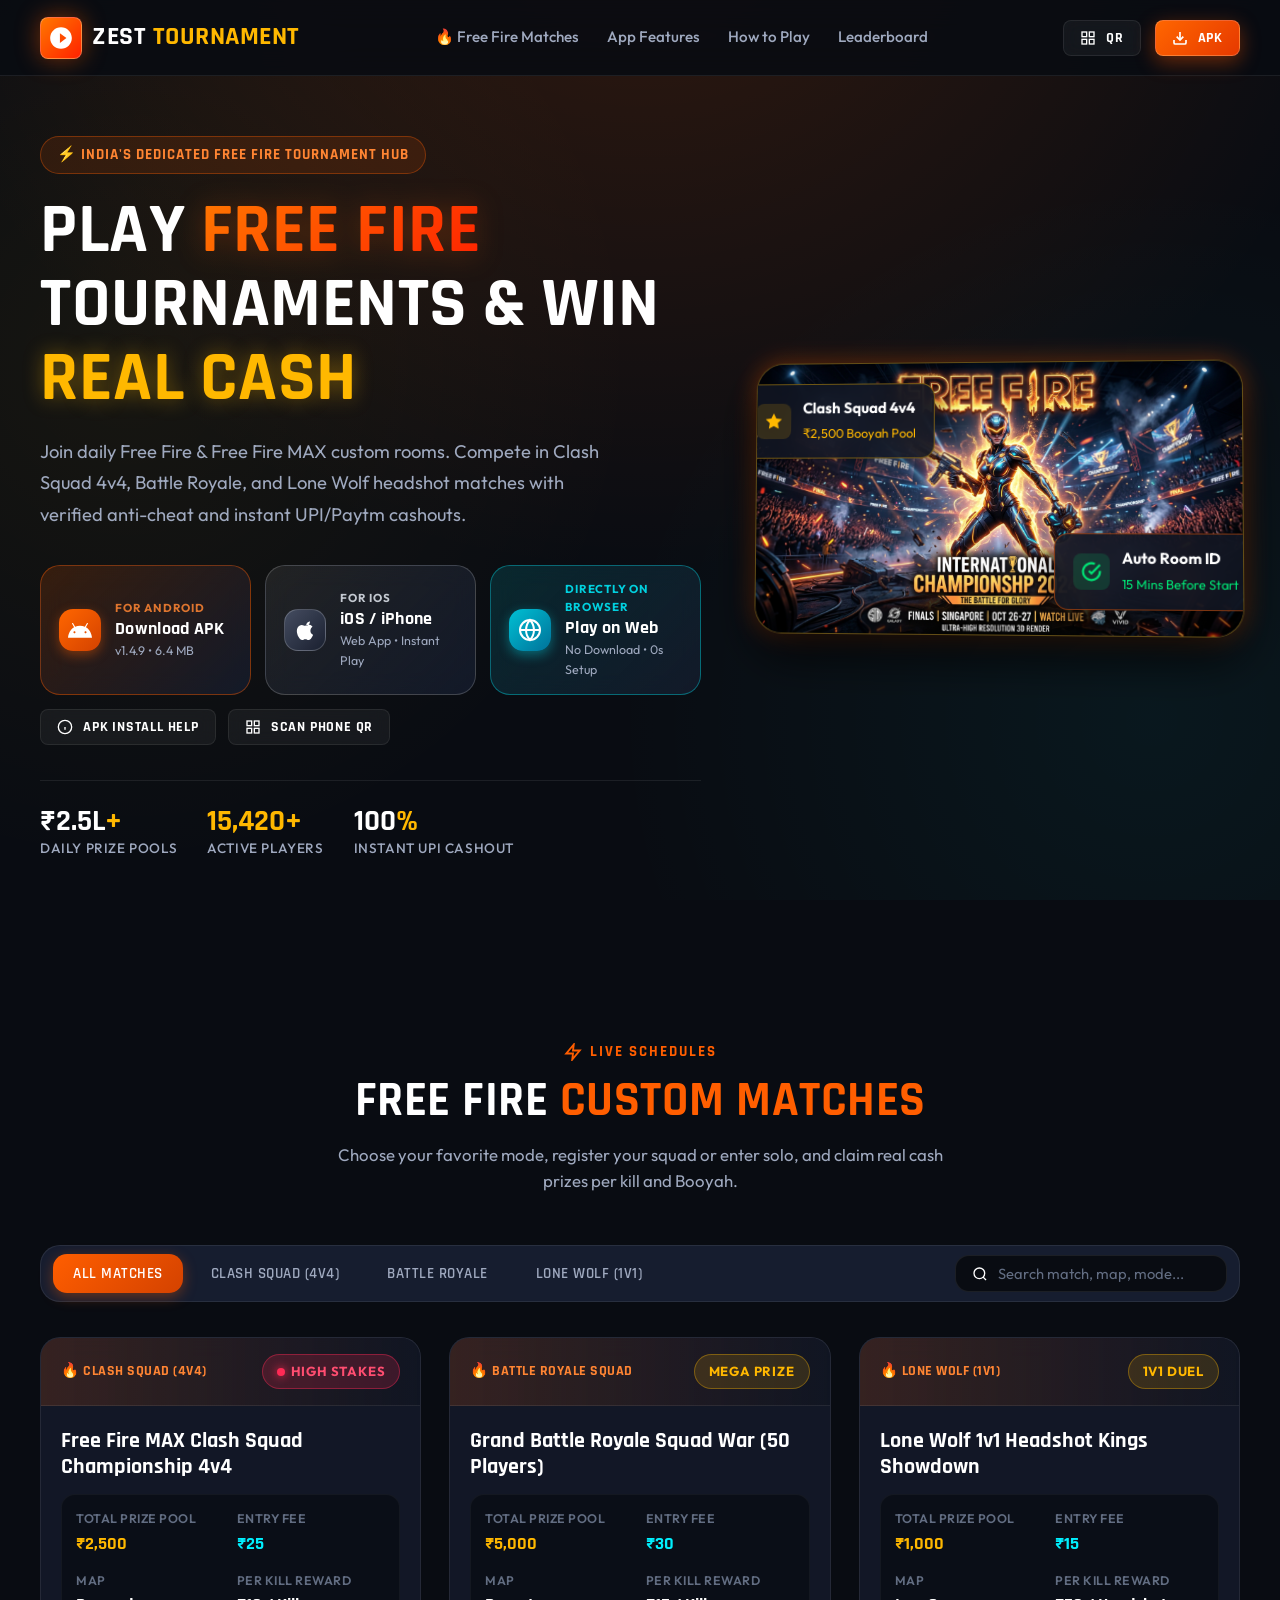
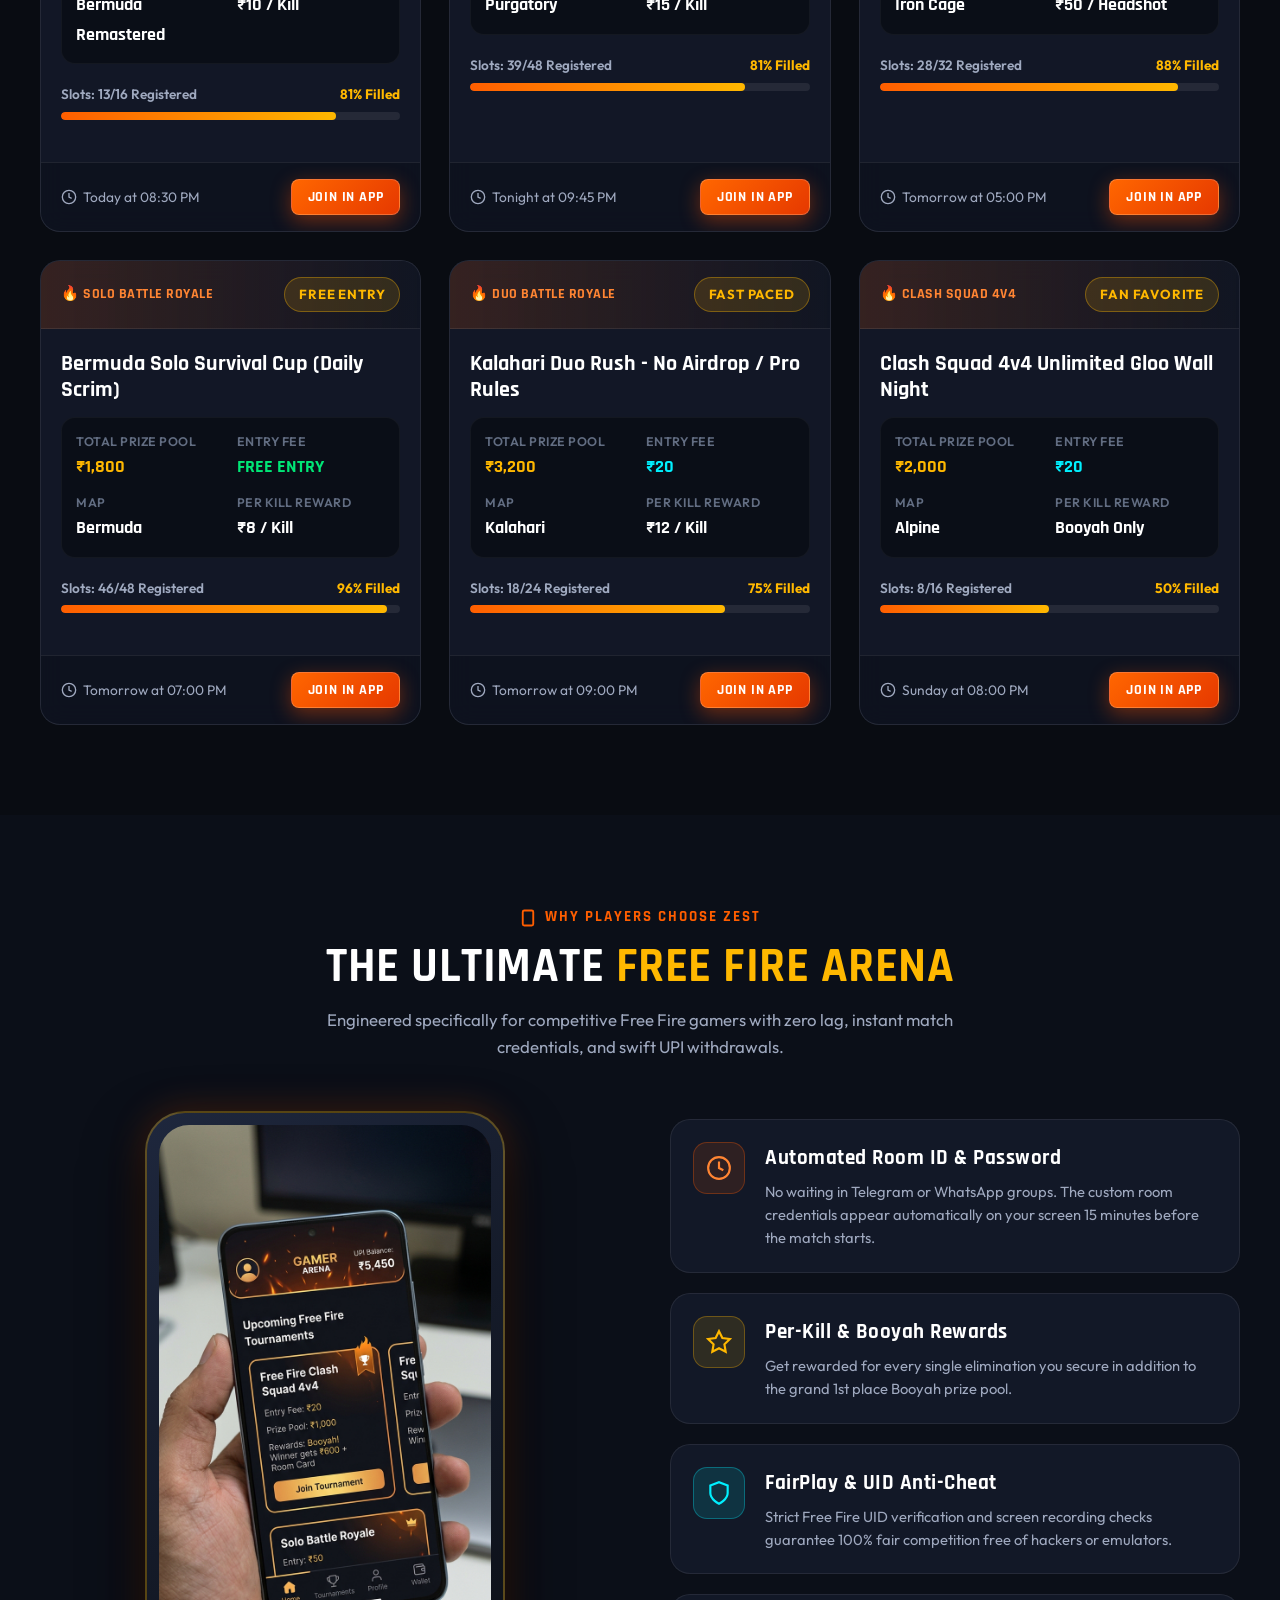
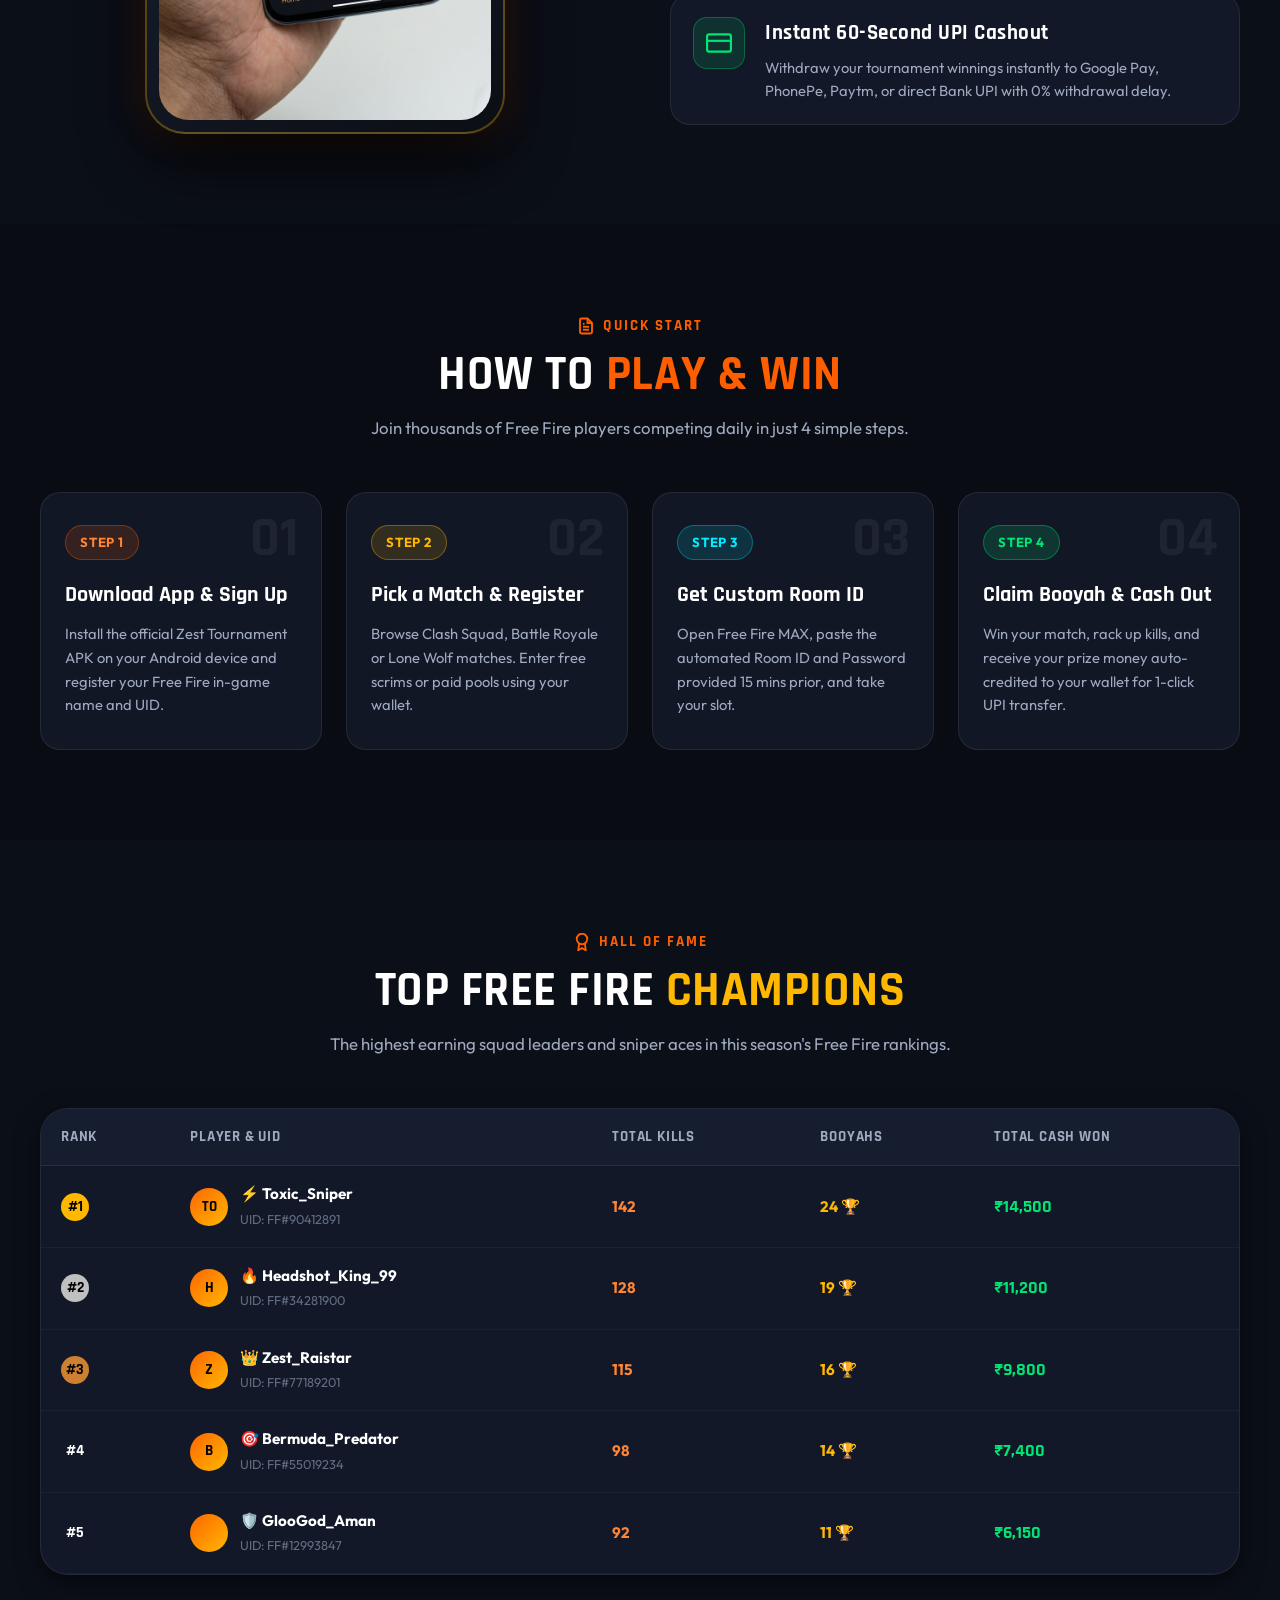
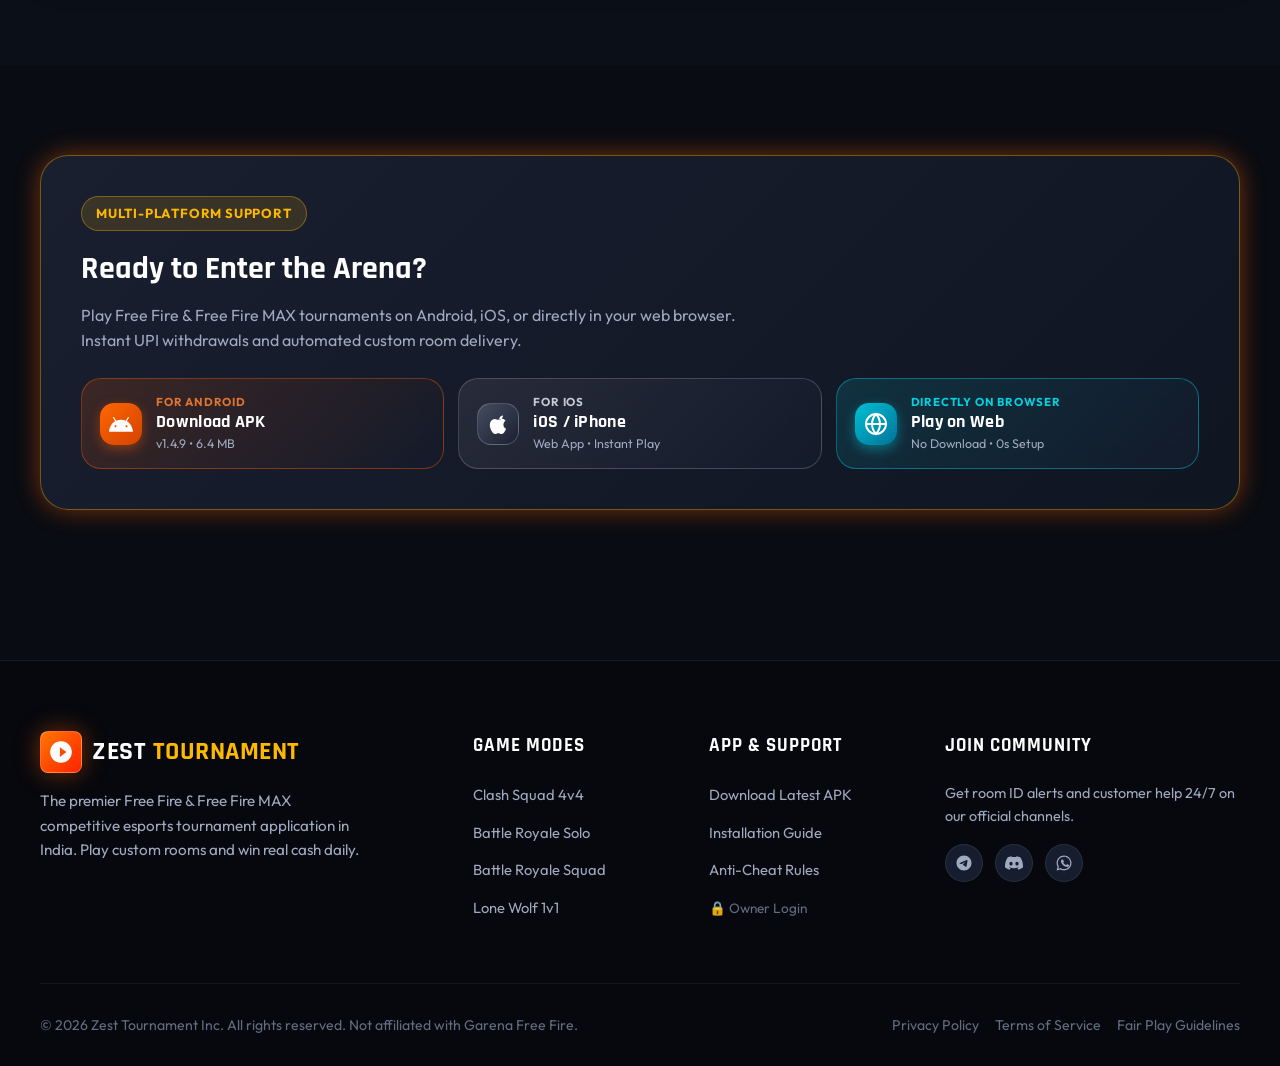
==== commit 9579cedf: "Update app release to v1.4.9 (6.4 MB)" ====
--- a/index.html
+++ b/index.html
@@ -87,7 +87,7 @@
               <div class="platform-details">
                 <span class="platform-label">For Android</span>
                 <span class="platform-title">Download APK</span>
-                <span class="platform-sub"><span class="app-version-val">v1.4.8</span> &bull; <span class="app-size-val">6.4 MB</span></span>
+                <span class="platform-sub"><span class="app-version-val">v1.4.9</span> &bull; <span class="app-size-val">6.4 MB</span></span>
               </div>
             </div>
 
@@ -372,7 +372,7 @@
             <div class="platform-details">
               <span class="platform-label">For Android</span>
               <span class="platform-title">Download APK</span>
-              <span class="platform-sub"><span class="app-version-val">v1.4.8</span> &bull; <span class="app-size-val">6.4 MB</span></span>
+              <span class="platform-sub"><span class="app-version-val">v1.4.9</span> &bull; <span class="app-size-val">6.4 MB</span></span>
             </div>
           </div>
 
